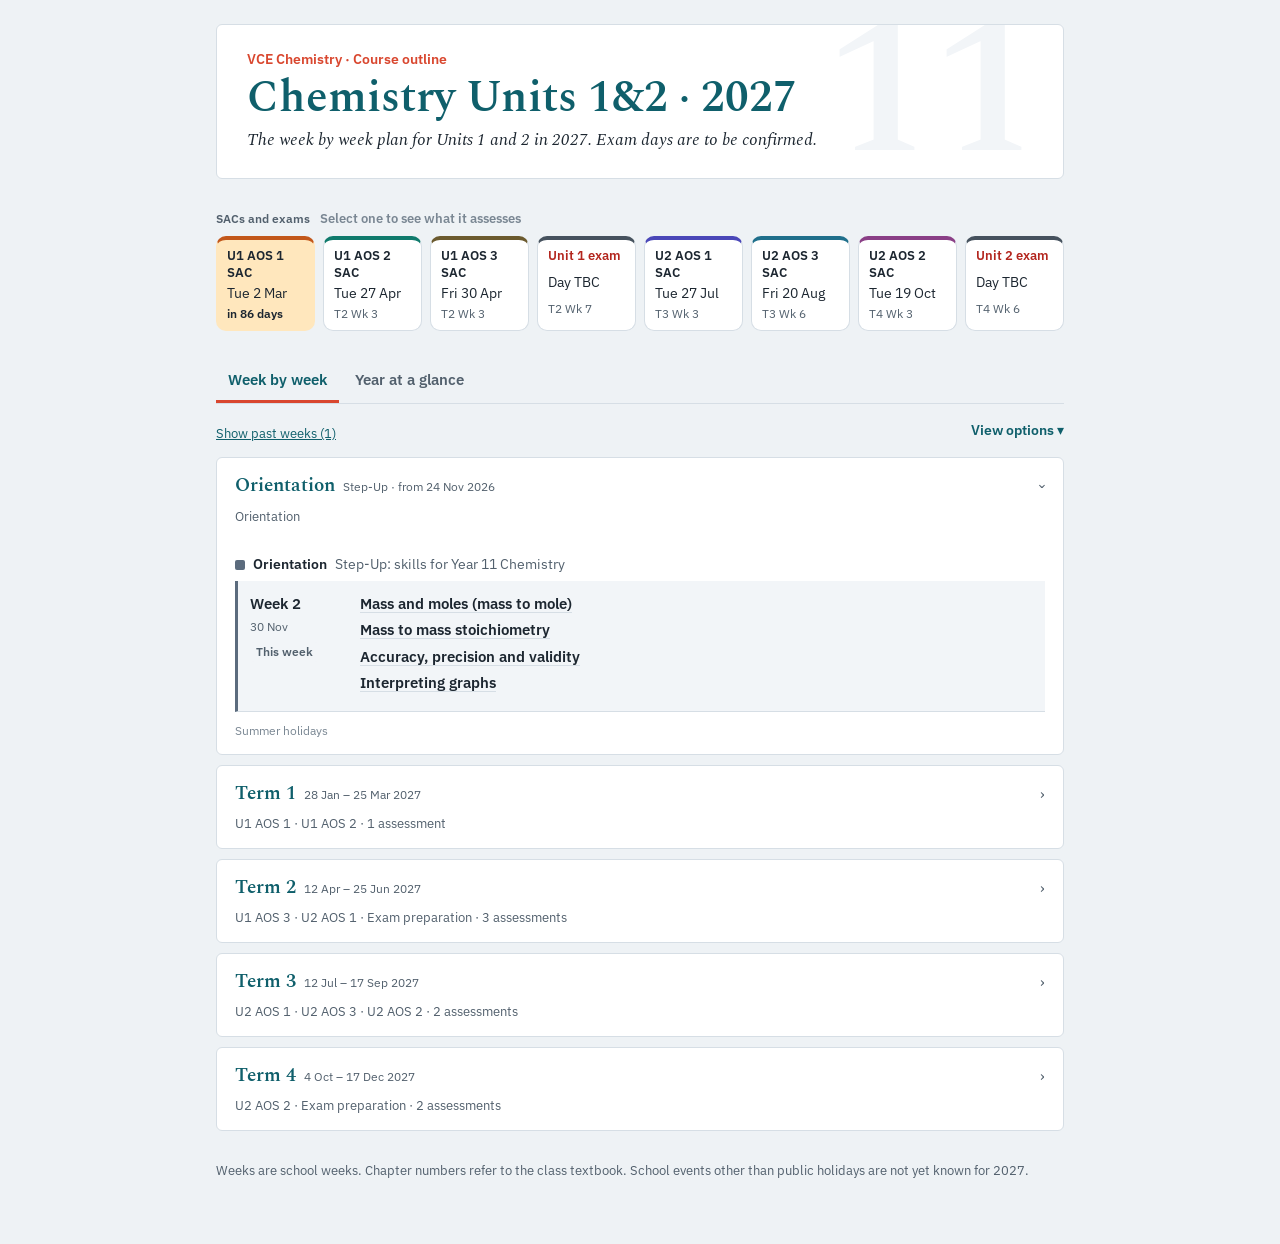
==== index.html @ 3f8f1bdf "Point resource links to the new Student and Teacher only folders" ====
<!doctype html><html><head><meta charset=utf8><meta name=viewport content="width=device-width,initial-scale=1,viewport-fit=cover"><style>:root{color-scheme:light;box-sizing:border-box;padding-top:env(safe-area-inset-top,0px);padding-bottom:env(safe-area-inset-bottom,0px)}html{scroll-padding-top:env(safe-area-inset-top,0px)}body{margin:0;padding:0;font:14px -apple-system,BlinkMacSystemFont,sans-serif;background:#fff;color:#000}img{max-width:100%}[hidden]:not([hidden=until-found i]){display:none!important}</style></head><body>
<title>Chemistry U1&amp;2 Course Outline 2027</title>
<meta name="robots" content="noindex">
<link rel="preconnect" href="https://fonts.googleapis.com">
<link rel="preconnect" href="https://fonts.gstatic.com" crossorigin>
<link rel="stylesheet" href="https://fonts.googleapis.com/css2?family=IBM+Plex+Sans:ital,wght@0,400;0,500;0,600;0,700;1,400&family=Spectral:ital,wght@0,400;0,600;1,400&display=swap">
<style>

:root{
  --bg:#f3f4f1; --surface:#ffffff; --ink:#1b2430; --muted:#5d6672; --faint:#9aa3ad; --line:#d9ddd6; --tint:#eceeea;
  --accent:#2c56c9; --accent-soft:#e3e9fa;
  --a31:#c2571a; --a31-bg:#fbe9dc; --a32:#0f7a6c; --a32-bg:#ddf1ec; --a41:#4a47b8; --a41-bg:#e8e7fa; --a42:#8a3f86; --a42-bg:#f4e4f2; --a43:#6b5a2e; --a43-bg:#f1ecda;
  --rev:#46525e; --rev-bg:#e7eaec;
  --sac:#9a5a00; --sac-bg:#ffe7bd; --exam:#b3261e; --exam-bg:#fbe1de;
  --on:#1f7a3d; --on-bg:#e1f2e6; --behind:#b4235a; --behind-bg:#fbe3ec; --ahead:#2c56c9; --ahead-bg:#e3e9fa;
  --display:"Bricolage Grotesque",ui-sans-serif,system-ui,sans-serif;
  --body:"IBM Plex Sans",ui-sans-serif,system-ui,sans-serif;
  --mono:"IBM Plex Mono",ui-monospace,SFMono-Regular,Menlo,monospace;
}
@media (prefers-color-scheme: dark){:root:not([data-theme="light"]){
  --bg:#12161c; --surface:#1a2028; --ink:#e7ebf0; --muted:#9aa4b0; --faint:#6b7580; --line:#2c3440; --tint:#222830; --accent:#86a5ff; --accent-soft:#25304a;
  --a31:#ff9d63; --a31-bg:#3a2416; --a32:#5fd1bf; --a32-bg:#15302c; --a41:#a7a4ff; --a41-bg:#24233f; --a42:#e29be0; --a42-bg:#3a2238; --a43:#d9c48a; --a43-bg:#2f2a1a;
  --rev:#b9c3cd; --rev-bg:#262d35; --sac:#ffc46b; --sac-bg:#3d2c10; --exam:#ff9a92; --exam-bg:#3f1d1b; --on:#7fd69a; --on-bg:#183323; --behind:#ff8fb6; --behind-bg:#3d1a28; --ahead:#86a5ff; --ahead-bg:#25304a; color-scheme:dark}}
:root[data-theme="dark"]{
  --bg:#12161c; --surface:#1a2028; --ink:#e7ebf0; --muted:#9aa4b0; --faint:#6b7580; --line:#2c3440; --tint:#222830; --accent:#86a5ff; --accent-soft:#25304a;
  --a31:#ff9d63; --a31-bg:#3a2416; --a32:#5fd1bf; --a32-bg:#15302c; --a41:#a7a4ff; --a41-bg:#24233f; --a42:#e29be0; --a42-bg:#3a2238; --a43:#d9c48a; --a43-bg:#2f2a1a;
  --rev:#b9c3cd; --rev-bg:#262d35; --sac:#ffc46b; --sac-bg:#3d2c10; --exam:#ff9a92; --exam-bg:#3f1d1b; --on:#7fd69a; --on-bg:#183323; --behind:#ff8fb6; --behind-bg:#3d1a28; --ahead:#86a5ff; --ahead-bg:#25304a; color-scheme:dark}
*{box-sizing:border-box}
body{background:var(--bg);color:var(--ink);font-family:var(--body);font-size:15px;line-height:1.5}
.wrap{max-width:880px;margin:0 auto;padding-left:max(16px,env(safe-area-inset-left,0px));padding-right:max(16px,env(safe-area-inset-right,0px));padding-block:24px 64px;display:grid;gap:30px}
.eyebrow{font-family:var(--mono);font-size:12px;letter-spacing:.08em;text-transform:uppercase;color:var(--muted)}
h1{font-family:var(--display);font-size:clamp(28px,5vw,38px);line-height:1.05;margin:4px 0 0;text-wrap:balance}
h2{font-family:var(--display);font-size:20px;margin:0}
a{color:var(--accent)}
:focus-visible{outline:2px solid var(--accent);outline-offset:2px}
section{display:grid;gap:12px}
.em{font-style:normal;flex:none;width:1.4em;text-align:center;line-height:1}

.next{background:var(--surface);border:1px solid var(--line);border-left:6px solid var(--sac);border-radius:12px;padding:18px 20px;display:grid;gap:4px}
.next.exam{border-left-color:var(--exam)}
.next .lab{font-family:var(--mono);font-size:12px;letter-spacing:.06em;text-transform:uppercase;color:var(--muted)}
.next .big{font-family:var(--display);font-size:clamp(22px,4vw,28px);line-height:1.15}
.next .sub{color:var(--muted)}
.counts{display:flex;flex-wrap:wrap;gap:6px 18px;font-size:14px;color:var(--muted)}
.counts span{display:inline-flex;gap:6px;align-items:center}
.counts b{color:var(--ink);font-variant-numeric:tabular-nums}

.dates{list-style:none;margin:0;padding:0;display:grid}
.dates li{display:grid;grid-template-columns:124px minmax(0,1fr) auto;gap:12px;align-items:baseline;padding:8px 0;border-bottom:1px solid var(--line)}
.dates li:last-child{border-bottom:0}
.dates .d{font-variant-numeric:tabular-nums;font-weight:600;color:var(--sac)}
.dates li.exam .d{color:var(--exam)}
.dates .w{font-family:var(--mono);font-size:12px;color:var(--muted)}
.dates li.past{color:var(--muted)} .dates li.past .d{font-weight:500;color:var(--muted)}
.dates li.upcoming{background:var(--sac-bg);margin:0 -10px;padding:8px 10px;border-radius:8px;border-bottom-color:transparent}
.dates li.upcoming.exam{background:var(--exam-bg)}
.dates .t{display:inline-flex;gap:8px;align-items:center}
.dates .aos{width:10px;height:10px;border-radius:3px;flex:none}

.stripwrap{overflow-x:auto;background:var(--surface);border:1px solid var(--line);border-radius:12px;padding:14px}
.strip{display:grid;gap:14px}
.term{display:grid;grid-template-columns:96px auto;gap:10px;align-items:center;padding-bottom:4px}
@media (max-width:640px){.term{grid-template-columns:1fr;gap:4px}}
.term .lab{font-family:var(--mono);font-size:11px;letter-spacing:.06em;text-transform:uppercase;color:var(--muted)}
.cells{display:flex;gap:3px}
.cell{appearance:none;border:0;width:28px;height:40px;border-radius:5px;position:relative;cursor:pointer;font-family:var(--mono);font-size:10px;color:var(--ink);display:flex;align-items:flex-end;justify-content:center;padding:0 0 3px;background:var(--rev-bg);box-shadow:inset 0 4px 0 var(--rev)}
.cell.a31{background:var(--a31-bg);box-shadow:inset 0 4px 0 var(--a31)} .cell.a32{background:var(--a32-bg);box-shadow:inset 0 4px 0 var(--a32)}
.cell.a41{background:var(--a41-bg);box-shadow:inset 0 4px 0 var(--a41)} .cell.a42{background:var(--a42-bg);box-shadow:inset 0 4px 0 var(--a42)}
.cell.a43{background:var(--a43-bg);box-shadow:inset 0 4px 0 var(--a43)}
.cell .mk{position:absolute;top:10px;left:50%;transform:translateX(-50%) rotate(45deg);width:10px;height:10px;background:var(--sac);border-radius:2px}
.cell .mk.exam{background:var(--exam)} .cell .mk.check{background:transparent;border:2px solid var(--muted)}
.cell .pr{position:absolute;bottom:-7px;left:50%;width:5px;height:5px;margin-left:-2.5px;border-radius:50%;background:var(--ink)}
.cell.now{outline:2px solid var(--ink);outline-offset:2px;font-weight:700}
.term .lab .nowl{display:block;font-size:10px;color:var(--ink);font-weight:600;letter-spacing:0;text-transform:none}
.cell.dim{opacity:.22}
.legend{display:flex;flex-wrap:wrap;gap:6px 14px;font-size:13px;color:var(--muted)}
.legend span{display:inline-flex;align-items:center;gap:6px}
.sw{width:12px;height:12px;border-radius:3px;display:inline-block}
.dia{width:10px;height:10px;transform:rotate(45deg);border-radius:2px;display:inline-block;margin:0 2px}

.filters{display:flex;flex-wrap:wrap;gap:6px;align-items:center}
.flab{font-family:var(--mono);font-size:12px;letter-spacing:.06em;text-transform:uppercase;color:var(--muted);margin-right:4px}
.fchip{appearance:none;font:inherit;font-size:13.5px;display:inline-flex;gap:6px;align-items:center;padding:5px 10px 5px 8px;border-radius:999px;border:1px solid var(--line);background:var(--surface);color:var(--faint);cursor:pointer}
.fchip[aria-pressed="true"]{color:var(--ink);border-color:var(--ink);background:var(--tint)}
.fchip.sac[aria-pressed="true"]{color:var(--sac);border-color:var(--sac);background:var(--sac-bg)}
.fchip.exam[aria-pressed="true"]{color:var(--exam);border-color:var(--exam);background:var(--exam-bg)}
.fchip[aria-pressed="false"] .em{filter:grayscale(1);opacity:.55}
.freset{appearance:none;font:inherit;font-size:13px;background:none;border:0;color:var(--accent);text-decoration:underline;cursor:pointer;padding:5px 4px}
.fnote{margin:0;font-size:13.5px;color:var(--muted)}

.toolbar{display:flex;justify-content:space-between;align-items:baseline;gap:10px;flex-wrap:wrap}
.btn{appearance:none;font:inherit;font-size:13px;font-weight:600;border:1px solid var(--line);background:var(--surface);color:var(--ink);border-radius:8px;padding:6px 10px;cursor:pointer}
details.term-d{background:var(--surface);border:1px solid var(--line);border-radius:12px}
details.term-d>summary{list-style:none;cursor:pointer;padding:14px 18px;display:grid;grid-template-columns:minmax(0,1fr) auto;gap:6px 12px;align-items:baseline}
details.term-d>summary::-webkit-details-marker{display:none}
summary .tn{font-family:var(--display);font-size:19px;font-weight:600}
summary .tn small{font-family:var(--mono);font-size:12px;font-weight:400;color:var(--muted);margin-left:8px}
summary .ts{grid-column:1/-1;font-size:13.5px;color:var(--muted);display:flex;flex-wrap:wrap;gap:4px 10px;align-items:center}
summary .chev{font-family:var(--mono);color:var(--muted);transition:transform .2s}
details[open] summary .chev{transform:rotate(90deg)}
.nowtag{font-family:var(--mono);font-size:11px;color:var(--ink);background:var(--tint);border-radius:4px;padding:1px 6px;margin-left:8px;font-weight:600}
.pill{display:inline-block;font-size:12px;padding:1px 8px;border-radius:999px;background:var(--rev-bg);color:var(--rev);font-weight:500}
.pill.a31{background:var(--a31-bg);color:var(--a31)} .pill.a32{background:var(--a32-bg);color:var(--a32)} .pill.a41{background:var(--a41-bg);color:var(--a41)} .pill.a42{background:var(--a42-bg);color:var(--a42)} .pill.a43{background:var(--a43-bg);color:var(--a43)}
.tbody{padding:0 18px 12px;display:grid}
.aoshead{font-size:13.5px;padding:7px 12px;margin:12px 0 4px;border-radius:8px;background:var(--rev-bg);color:var(--rev)}
.aoshead b{font-weight:600;margin-right:4px}
.aoshead.a31{background:var(--a31-bg);color:var(--a31)} .aoshead.a32{background:var(--a32-bg);color:var(--a32)} .aoshead.a41{background:var(--a41-bg);color:var(--a41)} .aoshead.a42{background:var(--a42-bg);color:var(--a42)} .aoshead.a43{background:var(--a43-bg);color:var(--a43)}
.wk{display:grid;grid-template-columns:96px minmax(0,1fr);gap:14px;padding:12px 0 12px 12px;border-bottom:1px solid var(--line);border-left:4px solid var(--rev);scroll-margin-top:16px}
.wk.a31{border-left-color:var(--a31)} .wk.a32{border-left-color:var(--a32)} .wk.a41{border-left-color:var(--a41)} .wk.a42{border-left-color:var(--a42)} .wk.a43{border-left-color:var(--a43)}
.wk:last-child{border-bottom:0}
.wk.now{background:var(--tint)}
.wk.flash{outline:2px solid var(--accent);outline-offset:-2px}
.wk .when b{display:block;font-weight:600}
.wk .when span{font-family:var(--mono);font-size:12px;color:var(--muted)}
.wk .when .nowtag{display:inline-block;margin:4px 0 0}
.items{list-style:none;margin:0;padding:0;display:grid;gap:4px}
.items li{display:flex;gap:8px;align-items:flex-start}
.items .code{font-family:var(--mono);font-size:12.5px;color:var(--muted);min-width:44px}
.items li.p .lbl,.items li.d .lbl{font-weight:600}
.items li.sac,.items li.exam,.items li.ox{font-weight:600}
.items li.sac{color:var(--sac)} .items li.exam{color:var(--exam)}
.items li .o{display:block;font-weight:400;font-size:13px;color:var(--muted)}
.items li.r,.items li.h{color:var(--muted)}
.empty{color:var(--faint);font-style:italic}
.ev{font-size:13px;color:var(--faint);margin-top:4px}
.hol{font-family:var(--mono);font-size:12px;color:var(--faint);padding:10px 0 2px}

.dates li{display:block;padding:0;border-bottom:1px solid var(--line)}
.dates details>summary{list-style:none;cursor:pointer;display:grid;grid-template-columns:124px minmax(0,1fr) auto 16px;gap:12px;align-items:baseline;padding:8px 0}
.dates details>summary::-webkit-details-marker{display:none}
.dates .chev{font-family:var(--mono);color:var(--muted);transition:transform .2s}
.dates details[open] .chev{transform:rotate(90deg)}
.dates li.upcoming>details>summary{background:var(--sac-bg);margin:0 -10px;padding:8px 10px;border-radius:8px}
.dates li.upcoming.exam>details>summary{background:var(--exam-bg)}
.dates li.upcoming{background:none;margin:0;padding:0;border-radius:0}
.cov{padding:4px 0 14px 136px;display:grid;gap:8px;font-size:14px}
.cov .lead{font-weight:600}
.cov .stmt{color:var(--muted);margin:0;max-width:65ch}
.cov h4{margin:4px 0 0;font-size:12px;font-family:var(--mono);letter-spacing:.06em;text-transform:uppercase;color:var(--muted);font-weight:500}
.cov ul{margin:0;padding-left:18px;display:grid;gap:5px;max-width:72ch}
.cov ul ul{margin-top:4px;list-style:circle}
.cov li{border:0;padding:0;display:list-item;line-height:1.45}
.cov .q{margin:0;font-style:italic}
.cov .src{margin:4px 0 0;font-size:12.5px;color:var(--faint)}
.cov sub,.cov sup{line-height:0}
.items li .cv{display:block;font-weight:400;font-size:13px;color:var(--muted)}
@media (max-width:640px){.dates details>summary{grid-template-columns:96px minmax(0,1fr) 16px}.dates .w{display:none}.cov{padding-left:0}}
details.gaps{font-size:14px;color:var(--muted);border-top:1px solid var(--line);padding-top:14px}
details.gaps summary{cursor:pointer;font-weight:600}
details.gaps ul{margin:8px 0 0;padding-left:18px;display:grid;gap:4px}
footer{font-size:13px;color:var(--muted);display:grid;gap:4px}
@media (max-width:640px){
  .wk{grid-template-columns:1fr;gap:6px}
  .wk .when{display:flex;gap:10px;align-items:baseline;flex-wrap:wrap}
  .dates li{grid-template-columns:100px minmax(0,1fr)}
  .dates .w{grid-column:2}
}
@media (prefers-reduced-motion:reduce){summary .chev{transition:none}}
</style>
<style>
:root{--ori:#5b6b7d;--ori-bg:#e6ebf0;--b23:#1f6f8b;--b23-bg:#dcedf3}
@media (prefers-color-scheme: dark){:root:not([data-theme="light"]){--ori:#a9b8c8;--ori-bg:#232b34;--b23:#6fc3df;--b23-bg:#142c35}}
:root[data-theme="dark"]{--ori:#a9b8c8;--ori-bg:#232b34;--b23:#6fc3df;--b23-bg:#142c35}
.pill.ori{background:var(--ori-bg);color:var(--ori)} .aoshead.ori{background:var(--ori-bg);color:var(--ori)} .wk.ori{border-left-color:var(--ori)}
.pill.b23{background:var(--b23-bg);color:var(--b23)} .aoshead.b23{background:var(--b23-bg);color:var(--b23)} .wk.b23{border-left-color:var(--b23)}
.pill.rev{background:var(--rev-bg);color:var(--rev)} .aoshead.rev{background:var(--rev-bg);color:var(--rev)} .wk.rev{border-left-color:var(--rev)}
.lede{margin:6px 0 0;color:var(--muted);font-size:14px;max-width:68ch}

.now2{display:grid;grid-template-columns:repeat(auto-fit,minmax(240px,1fr));gap:12px}
.nw{background:var(--surface);border:1px solid var(--line);border-radius:12px;padding:14px 16px;display:flex;flex-direction:column;gap:6px;min-width:0}
.nw .lab{font-family:var(--mono);font-size:11px;letter-spacing:.08em;text-transform:uppercase;color:var(--muted)}
.nw .ttl{font-weight:600}
.nw ul{margin:0;padding-left:18px;display:grid;gap:3px;font-size:14px}
.nw.sacbox{background:var(--sac-bg);border-color:transparent}
.nw.sacbox.exam{background:var(--exam-bg)}
.nw .big{font-family:var(--display);font-size:22px;font-weight:700;line-height:1.15}
.nw .sub{font-size:14px;color:var(--muted)}

.pacebox{background:var(--surface);border:1px solid var(--line);border-radius:12px;overflow:hidden}
.phead,.prow{display:grid;grid-template-columns:minmax(0,1.5fr) minmax(0,1fr) minmax(0,1fr);gap:4px 16px;align-items:baseline}
.phead{padding:10px 16px;font-family:var(--mono);font-size:11px;letter-spacing:.06em;text-transform:uppercase;color:var(--muted)}
.pacelist{list-style:none;margin:0;padding:0}
.pacelist>li{border-top:1px solid var(--line)}
.prow{padding:12px 16px}
.pacelist>li.now .prow{background:var(--accent-soft)}
.pname{display:flex;flex-direction:column;gap:2px;min-width:0}
.tog{all:unset;cursor:pointer;font-weight:600;display:inline-flex;align-items:center;gap:8px}
.tog:focus-visible{outline:2px solid var(--accent);outline-offset:2px;border-radius:4px}
.tog .sw{width:10px;height:10px;border-radius:2px;flex:none}
.tog .chev{color:var(--muted);transition:transform .15s}
.tog[aria-expanded="true"] .chev{transform:rotate(90deg)}
.pch,.pnote{font-size:13px;color:var(--muted);padding-left:18px}
.pwhen{font-variant-numeric:tabular-nums;min-width:0}
.pwhen a{color:inherit;text-decoration:underline;text-decoration-color:var(--line);text-underline-offset:3px}
.pwhen a:hover{text-decoration-color:currentColor}
.pwhen .wks{color:var(--muted)}
.pwhen .pnote{display:block;padding-left:0}
.psac{font-variant-numeric:tabular-nums;min-width:0}
.psac .none{color:var(--faint)}
.pacelist>li.soon .psac b{color:var(--sac)}
.pacelist .nowtag{margin-left:8px}
.pacelist .cov{margin:0 16px 14px;border-radius:10px}
@media (max-width:640px){.phead{display:none}.prow{grid-template-columns:1fr;gap:4px}.pwhen,.psac{padding-left:18px;font-size:14px}}

.seg{display:inline-flex;border:1px solid var(--line);border-radius:8px;overflow:hidden;background:var(--surface)}
.seg button{all:unset;cursor:pointer;padding:6px 12px;font-size:13px;font-weight:600;color:var(--muted)}
.seg button+button{border-left:1px solid var(--line)}
.seg button[aria-pressed="true"]{background:var(--accent-soft);color:var(--ink)}
.seg button:focus-visible{outline:2px solid var(--accent);outline-offset:-2px}
.calbox{overflow-x:auto;background:var(--surface);border:1px solid var(--line);border-radius:12px;padding:12px 0}
.cal{display:grid;grid-template-columns:170px repeat(var(--cols),minmax(16px,1fr));min-width:calc(170px + var(--cols)*16px);row-gap:6px;position:relative;padding-right:12px}
.cal .lab{position:sticky;left:0;z-index:2;background:var(--surface);padding:0 10px 0 14px;font-size:13px;font-weight:600;display:flex;align-items:center;gap:8px;min-height:30px;line-height:1.2}
.cal .lab .sw{width:10px;height:10px;border-radius:2px;flex:none}
.cal .th{font-family:var(--mono);font-size:11px;letter-spacing:.06em;text-transform:uppercase;color:var(--muted);border-left:2px solid var(--line);padding:0 6px;white-space:nowrap;overflow:hidden}
.cal .wn{font-family:var(--mono);font-size:9.5px;color:var(--faint);text-align:center;border-left:1px solid var(--line)}
.cal .wn.ts{border-left:2px solid var(--line)}
.cal .wn.now{color:var(--accent);font-weight:600}
.cal .gl{border-left:1px solid var(--tint);min-height:30px}
.cal .gl.ts{border-left:2px solid var(--line)}
.cal .gl.now{background:var(--accent-soft)}
.cal .bar{align-self:center;height:22px;border-radius:5px;margin:0 1px;cursor:pointer;position:relative;z-index:1;border:0;padding:0}
.cal .bar:focus-visible{outline:2px solid var(--accent);outline-offset:2px}
.cal .mk{align-self:center;justify-self:center;width:13px;height:13px;transform:rotate(45deg);border-radius:2px;background:var(--sac);z-index:3;box-shadow:0 0 0 2px var(--surface)}
.cal .mk.exam{background:var(--exam)}
.cal .mk.ox{background:var(--surface);border:2px solid var(--muted);width:11px;height:11px}
.calkey{display:flex;flex-wrap:wrap;gap:6px 16px;font-size:13px;color:var(--muted);margin-top:8px}
.calkey i{display:inline-block;width:11px;height:11px;transform:rotate(45deg);border-radius:2px;margin-right:6px;vertical-align:-1px}

.ico{width:16px;height:16px;fill:none;stroke:currentColor;stroke-width:1.8;stroke-linecap:round;stroke-linejoin:round;vertical-align:-3px}
.sr{position:absolute;width:1px;height:1px;overflow:hidden;clip:rect(0 0 0 0);white-space:nowrap}
.cue{color:var(--accent);margin-right:6px;display:inline-flex}
.nw .cue{margin-right:4px}
.nw .sacl{color:var(--sac)}
.aosb{display:flex;align-items:baseline;gap:8px;padding:14px 0 6px;font-size:13.5px;color:var(--muted)}
.aosb .sw{width:10px;height:10px;border-radius:2px;flex:none;align-self:center}
.aosb b{color:var(--ink);font-weight:600;white-space:nowrap}
.tbody .wk{border-left:3px solid var(--c)}
.items li{grid-template-columns:62px minmax(0,1fr)!important}
.items li>.em{display:none}
.items .code{font-family:var(--mono);font-size:12px;color:var(--muted)}
.items li.p .lbl,.items li.d .lbl{font-weight:500;color:var(--ink)}
.items li.h .lbl,.items li.r .lbl{color:var(--muted)}
.items li.as{background:var(--sac-bg);border-radius:6px;padding:3px 6px;margin:0 -6px}
.items li.as.exam{background:var(--exam-bg)}
.items li.as .code,.items li.as .lbl{color:var(--sac);font-weight:600}
.items li.as.exam .code,.items li.as.exam .lbl{color:var(--exam)}
.items .lbl a{color:inherit;text-decoration:underline;text-decoration-color:var(--line);text-underline-offset:3px}
.items .lbl a:hover{text-decoration-color:currentColor}
.hwlab{margin:6px 0 2px;font-family:var(--mono);font-size:11px;text-transform:uppercase;letter-spacing:.04em;color:var(--muted)}
summary .ts{color:var(--muted);font-size:13px}

.items li.rline .lbl{color:var(--muted)}
.hwl{display:inline-block;font-family:var(--mono);font-size:10.5px;letter-spacing:.04em;text-transform:uppercase;color:var(--muted);border:1px solid var(--line);border-radius:4px;padding:0 5px;margin-left:6px;vertical-align:1px;white-space:nowrap}
.items details summary{cursor:pointer;list-style:none}
.items details summary::-webkit-details-marker{display:none}
.items details summary .more{font-size:12.5px;color:var(--accent);margin-left:6px;white-space:nowrap}
.items details ul{margin:6px 0 2px;padding-left:18px;font-size:13.5px;color:var(--ink);display:grid;gap:4px}
.items details ul sub,.items details ul sup{font-size:.75em}
.tag{display:inline-flex;align-items:center;gap:4px;font-size:12px;font-weight:600;line-height:1;padding:3px 7px 3px 5px;border-radius:999px;margin-right:6px;vertical-align:1px;white-space:nowrap}
.tag .ico{width:14px;height:14px;vertical-align:0}
.tag.d{background:#fff1b8;color:#7a5600}
.tag.p{background:#d8f2dc;color:#1d6b33}
@media (prefers-color-scheme: dark){:root:not([data-theme="light"]) .tag.d{background:#3d3210;color:#ffd866}:root:not([data-theme="light"]) .tag.p{background:#173322;color:#86dca0}}
:root[data-theme="dark"] .tag.d{background:#3d3210;color:#ffd866}
:root[data-theme="dark"] .tag.p{background:#173322;color:#86dca0}
.terms-wrap.hidepast .wk.past,.terms-wrap.hidepast .aosb.past,.terms-wrap.hidepast details.term-d.past{display:none}
.pastbtn{appearance:none;font:inherit;font-size:13px;background:none;border:0;color:var(--accent);text-decoration:underline;cursor:pointer;padding:4px 0;justify-self:start}

.sr{position:absolute;width:1px;height:1px;overflow:hidden;clip:rect(0 0 0 0);white-space:nowrap}
.sacstrip{display:grid;grid-template-columns:repeat(auto-fit,minmax(94px,1fr));gap:8px}
.sc{appearance:none;font:inherit;text-align:left;cursor:pointer;background:var(--surface);border:1px solid var(--line);border-top:4px solid var(--c);border-radius:10px;padding:8px 10px;display:grid;gap:2px;color:var(--ink)}
.sc:hover{border-color:var(--muted);border-top-color:var(--c)}
.sc .sct{font-weight:600;font-size:13px;line-height:1.25}
.sc .scd{font-variant-numeric:tabular-nums;font-size:13.5px}
.sc .scw{font-family:var(--mono);font-size:11.5px;color:var(--muted)}
.sc.exam .sct{color:var(--exam)}
.sc.nx{background:var(--sac-bg);border-color:transparent;border-top-color:var(--c)}
.sc.nx .scw{color:var(--ink);font-weight:600}
.sc.past{opacity:.5}
.sc[aria-expanded="true"]{outline:2px solid var(--ink);outline-offset:1px}
.sackk{background:var(--surface);border:1px solid var(--line);border-radius:12px;padding:12px 16px}
.sackk .kkhead{display:flex;flex-wrap:wrap;gap:4px 8px;align-items:baseline;font-size:14px;color:var(--muted);padding-bottom:6px}
.sackk .kkhead b{color:var(--ink);font-size:15px}
.sackk .kkx{margin-left:auto;appearance:none;border:0;background:none;font-size:22px;line-height:1;color:var(--muted);cursor:pointer;padding:0 4px}
.sackk .cov{padding:0;margin:0;background:none}
.vtabs{display:flex;gap:4px;border-bottom:1px solid var(--line);margin-bottom:-14px}
.vtabs button{appearance:none;font:inherit;font-weight:600;font-size:15px;background:none;border:0;border-bottom:3px solid transparent;padding:8px 12px;color:var(--muted);cursor:pointer}
.vtabs button[aria-selected="true"]{color:var(--ink);border-bottom-color:var(--accent)}
.wkbar{display:flex;justify-content:space-between;align-items:flex-start;gap:10px;flex-wrap:wrap}
details.opts{margin-left:auto;font-size:14px}
.wkbar .optbody{position:absolute;right:0;z-index:5;min-width:280px;box-shadow:0 8px 24px rgb(0 0 0/.12)}
.wkbar details.opts{position:relative}
details.opts>summary{cursor:pointer;color:var(--accent);font-weight:600;list-style:none;text-align:right}
details.opts>summary::-webkit-details-marker{display:none}
details.opts>summary::after{content:" ▾"}
details.opts[open]>summary::after{content:" ▴"}
.optbody{margin-top:8px;background:var(--surface);border:1px solid var(--line);border-radius:10px;padding:12px;display:grid;gap:10px}
.optrow{display:flex;flex-wrap:wrap;gap:10px;align-items:center}
#panel-wk{display:grid;gap:10px}
#panel-wk[hidden]{display:none}
.items .cc{font-family:var(--mono);font-size:11.5px;color:var(--faint);margin-left:8px;white-space:nowrap}
.astag{display:inline-block;font-family:var(--mono);font-size:11px;font-weight:600;letter-spacing:.04em;text-transform:uppercase;margin-right:8px;padding:1px 6px;border-radius:4px;background:var(--surface)}
.hwline{display:flex;gap:8px;align-items:baseline;margin-top:6px;font-size:13.5px;color:var(--muted)}
.hwlab2{font-family:var(--mono);font-size:11px;letter-spacing:.05em;text-transform:uppercase;flex:none}
.hwitems{gap:2px}
.hwitems li{color:var(--muted)}
.items li{gap:0}
#sachead.stlab{font-family:var(--mono);font-size:12px;font-weight:500;letter-spacing:.08em;text-transform:uppercase;color:var(--muted);margin:0 0 -4px;display:flex;flex-wrap:wrap;gap:4px 10px;align-items:baseline}
#sachead.stlab span{font-family:var(--body);font-size:13px;letter-spacing:0;text-transform:none;color:var(--faint)}
@media (max-width:640px){.sacstrip{grid-template-columns:repeat(2,minmax(0,1fr))}.hwline{flex-direction:column;gap:2px}details.opts{justify-self:stretch}details.opts>summary{text-align:left}}
</style>
<style>
:root{--bg:#eef2f5;--surface:#ffffff;--ink:#1c2630;--muted:#52606d;--faint:#7a8793;--line:#d6dee5;--tint:#f2f5f8;--accent:#0f5f6b;--accent-soft:#dfeef0;--tomato:#d9472f;--display:"Spectral",Georgia,serif;--body:"IBM Plex Sans",ui-sans-serif,system-ui,sans-serif;--mono:"IBM Plex Sans",ui-sans-serif,system-ui,sans-serif}
@media (prefers-color-scheme: dark){:root:not([data-theme="light"]){--bg:#151d26;--surface:#1e2934;--ink:#eef3f6;--muted:#aab7c3;--faint:#8593a0;--line:#33424f;--tint:#25333f;--accent:#5cc8cc;--accent-soft:#1f3c43;--tomato:#ff7d61;color-scheme:dark}}
:root[data-theme="dark"]{--bg:#151d26;--surface:#1e2934;--ink:#eef3f6;--muted:#aab7c3;--faint:#8593a0;--line:#33424f;--tint:#25333f;--accent:#5cc8cc;--accent-soft:#1f3c43;--tomato:#ff7d61;color-scheme:dark}
.eyebrow,
.next .lab,
.term .lab,
.flab,
.cov h4,
.nw .lab,
.phead,
.cal .th,
.hwlab,
.hwl,
.astag,
.hwlab2,
#sachead.stlab{text-transform:none!important;letter-spacing:0!important;font-weight:600}
.next,
.stripwrap,
details.term-d,
.nw,
.pacebox,
.calbox,
.sackk{border-radius:6px}
h1,h2,summary .tn,.next .big,.nw .big{font-family:var(--display);font-weight:600;color:var(--accent)}
h1{font-size:clamp(32px,5vw,44px);line-height:1.1}
header{background:var(--surface);border:1px solid var(--line);border-radius:6px;padding:24px clamp(18px,3vw,30px);position:relative;overflow:hidden}
header::after{content:"11";position:absolute;right:24px;top:-34px;font-family:var(--display);font-weight:600;font-size:200px;line-height:1;color:var(--tint);pointer-events:none}
header>*{position:relative;z-index:1}
header .eyebrow{color:var(--tomato);font-size:14px}
header .lede{font-family:var(--display);font-style:italic;font-size:17px;color:var(--ink)}
@media (max-width:640px){header::after{font-size:130px;top:-16px}}
.vtabs button[aria-selected="true"]{color:var(--accent);border-bottom-color:var(--tomato)}
.items a{color:var(--accent);font-weight:600}
</style>

<div class="wrap">
  <header>
    <div class="eyebrow">VCE Chemistry · Course outline</div>
    <h1>Chemistry Units 1&amp;2 · 2027</h1>
    <p class="lede">The week by week plan for Units 1 and 2 in 2027. Exam days are to be confirmed.</p>
  </header>

  <section aria-labelledby="sachead">
    <h2 id="sachead" class="stlab">SACs and exams <span>Select one to see what it assesses</span></h2>
    <div class="sacstrip" id="sacstrip"></div>
    <div class="sackk" id="sackk" hidden></div>
  </section>

  <div class="vtabs" role="tablist" aria-label="View">
    <button type="button" role="tab" id="vt-wk" data-tab="wk" aria-selected="true">Week by week</button>
    <button type="button" role="tab" id="vt-yr" data-tab="yr" aria-selected="false">Year at a glance</button>
  </div>

  <section id="panel-yr" hidden>
    <div class="toolbar"><h2>Pacing and SACs</h2><div class="seg" role="group" aria-label="View"><button type="button" data-view="list" aria-pressed="true">List</button><button type="button" data-view="cal" aria-pressed="false">Calendar</button></div></div>
    <p class="lede" id="paceLede">Select an area of study to see its key knowledge.</p>
    <div class="calbox" id="calbox" hidden><div class="cal" id="cal"></div></div>
    <div class="calkey" id="calkey" hidden><span><i style="background:var(--sac)"></i>SAC</span><span><i style="background:var(--exam)"></i>Exam (day TBC)</span><span>Select a bar to open its first week</span></div>
    <div class="pacebox" id="pacebox"><div class="phead" aria-hidden="true"><span>Area of study</span><span>When</span><span>Assessed</span></div><ul class="pacelist" id="pace"></ul></div>
  </section>

  <section id="panel-wk">
    <div class="wkbar"><button class="pastbtn" id="pastBtn" type="button" hidden></button><details class="opts"><summary>View options</summary><div class="optbody">
    <div class="optrow"><button class="btn" id="toggleAll" type="button">Open all terms</button></div>
    <div class="filters" role="group" aria-label="Show only">
      <span class="flab">Show only</span>
      <button class="fchip" data-f="p" aria-pressed="false" type="button">Practicals and demos</button>
      <button class="fchip sac" data-f="sac" aria-pressed="false" type="button">SACs and exams</button>
      <button class="freset" id="freset" type="button" hidden>Show everything</button>
    </div></div></details></div>
    <p class="fnote" id="fnote" hidden></p>
    <div id="terms" style="display:grid;gap:10px"></div>
  </section>

  <footer>
    <span>Weeks are school weeks. Chapter numbers refer to the class textbook. School events other than public holidays are not yet known for 2027.</span>
  </footer>
</div>

<script>
(function(){
const TERMS=[{"name": "Orientation", "start": "2026-11-23", "range": "Step-Up · from 24 Nov 2026", "after": "Summer holidays", "weeks": [{"n": 1, "aos": "ori", "items": [{"c": "Ori", "t": "Orientation slides: Unit 1&2 Chemistry 2027", "k": "t", "u": "https://gamma.app/docs/Unit-12-Chemistry-2027-88hq5jxv5bsr544"}, {"c": "Ori", "t": "Welcome to Year 11 Chemistry", "k": "t", "u": "https://swsc-yr11chemistry.github.io/stepup/welcome/"}, {"c": "Ori", "t": "Unit conversions", "k": "t", "u": "https://swsc-yr11chemistry.github.io/stepup/lesson-1/"}, {"c": "Ori", "t": "Significant figures and rounding", "k": "t", "u": "https://swsc-yr11chemistry.github.io/stepup/lesson-2/"}, {"c": "Ori", "t": "Rearranging equations", "k": "t", "u": "https://swsc-yr11chemistry.github.io/stepup/lesson-3/"}, {"c": "Ori", "t": "Balancing equations", "k": "t", "u": "https://swsc-yr11chemistry.github.io/stepup/lesson-4/"}], "ev": ["No classes (Mon 23 Nov)", "Step-Up starts (Tue 24 Nov)"], "as": []}, {"n": 2, "aos": "ori", "items": [{"c": "Ori", "t": "Mass and moles (mass to mole)", "k": "t", "u": "https://swsc-yr11chemistry.github.io/stepup/lesson-5/"}, {"c": "Ori", "t": "Mass to mass stoichiometry", "k": "t", "u": "https://swsc-yr11chemistry.github.io/stepup/lesson-6/"}, {"c": "Ori", "t": "Accuracy, precision and validity", "k": "t", "u": "https://swsc-yr11chemistry.github.io/stepup/lesson-7/"}, {"c": "Ori", "t": "Interpreting graphs", "k": "t", "u": "https://swsc-yr11chemistry.github.io/stepup/lesson-8/"}], "ev": [], "as": []}]}, {"name": "Term 1", "start": "2027-01-25", "range": "28 Jan – 25 Mar 2027", "after": "Term 1 holidays", "weeks": [{"n": 1, "aos": "a31", "items": [{"c": "", "t": "Lesson to be planned", "k": "t"}, {"c": "Prac", "t": "Paper chromatography with R<sub>f</sub> values", "k": "p"}], "ev": ["Australia Day (Tue 26 Jan)", "Students start (Thu 28 Jan)"], "as": []}, {"n": 2, "aos": "a31", "items": [{"c": "2B", "t": "Electronegativity and polar bonds", "k": "t", "u": "https://eduvic.sharepoint.com/:f:/r/sites/ScienceFaculty567/Shared%20Documents/Chemistry%20Units%201%2C2/Student/1%20U1%20AOS1%20Materials/2B%20Polarity%20and%20intermolecular%20bonding"}, {"c": "2A", "t": "Lewis structures", "k": "t", "u": "https://eduvic.sharepoint.com/:f:/r/sites/ScienceFaculty567/Shared%20Documents/Chemistry%20Units%201%2C2/Student/1%20U1%20AOS1%20Materials/2A%20Covalent%20substances%20and%20shapes"}, {"c": "2A", "t": "Shapes of molecules (VSEPR)", "k": "t", "u": "https://eduvic.sharepoint.com/:f:/r/sites/ScienceFaculty567/Shared%20Documents/Chemistry%20Units%201%2C2/Student/1%20U1%20AOS1%20Materials/2A%20Covalent%20substances%20and%20shapes"}], "ev": [], "as": []}, {"n": 3, "aos": "a31", "items": [{"c": "2B", "t": "Polar and non-polar molecules", "k": "t", "u": "https://eduvic.sharepoint.com/:f:/r/sites/ScienceFaculty567/Shared%20Documents/Chemistry%20Units%201%2C2/Student/1%20U1%20AOS1%20Materials/2B%20Polarity%20and%20intermolecular%20bonding"}, {"c": "2B", "t": "Intermolecular forces", "k": "t", "u": "https://eduvic.sharepoint.com/:f:/r/sites/ScienceFaculty567/Shared%20Documents/Chemistry%20Units%201%2C2/Student/1%20U1%20AOS1%20Materials/2B%20Polarity%20and%20intermolecular%20bonding"}, {"c": "5A", "t": "Solubility and R<sub>f</sub> values explained", "k": "t", "u": "https://eduvic.sharepoint.com/:f:/r/sites/ScienceFaculty567/Shared%20Documents/Chemistry%20Units%201%2C2/Student/1%20U1%20AOS1%20Materials/5A%20Investigating%20solubility"}, {"c": "Prac", "t": "Chromatography with a different solvent", "k": "p"}], "ev": [], "as": []}, {"n": 4, "aos": "a31", "items": [{"c": "2B", "t": "Melting and boiling points of molecular substances", "k": "t", "u": "https://eduvic.sharepoint.com/:f:/r/sites/ScienceFaculty567/Shared%20Documents/Chemistry%20Units%201%2C2/Student/1%20U1%20AOS1%20Materials/2B%20Polarity%20and%20intermolecular%20bonding"}, {"c": "2C", "t": "Diamond and graphite", "k": "t", "u": "https://eduvic.sharepoint.com/:f:/r/sites/ScienceFaculty567/Shared%20Documents/Chemistry%20Units%201%2C2/Student/1%20U1%20AOS1%20Materials/2C%20Molecular%20substances%20%28HW%29"}, {"c": "4A", "t": "Ionic bonding", "k": "t", "u": "https://eduvic.sharepoint.com/:f:/r/sites/ScienceFaculty567/Shared%20Documents/Chemistry%20Units%201%2C2/Student/1%20U1%20AOS1%20Materials/4A%20Ionic%20bonding"}, {"c": "4B", "t": "Ionic compounds, formulas and polyatomic ions", "k": "t", "u": "https://eduvic.sharepoint.com/:f:/r/sites/ScienceFaculty567/Shared%20Documents/Chemistry%20Units%201%2C2/Student/1%20U1%20AOS1%20Materials/4B%20Ionic%20compounds%20and%20equations"}], "ev": [], "as": []}, {"n": 5, "aos": "a31", "items": [{"c": "4C", "t": "Precipitation and ionic equations", "k": "t", "u": "https://eduvic.sharepoint.com/:f:/r/sites/ScienceFaculty567/Shared%20Documents/Chemistry%20Units%201%2C2/Student/1%20U1%20AOS1%20Materials/4C%20Precipitation%20and%20ionic%20equations"}, {"c": "", "t": "Lesson to be planned", "k": "t"}, {"c": "Rev", "t": "U1 AOS 1 revision", "k": "r", "u": "https://eduvic.sharepoint.com/:f:/r/sites/ScienceFaculty567/Shared%20Documents/Chemistry%20Units%201%2C2/Student/1%20U1%20AOS1%20Materials/Revision"}], "ev": [], "as": []}, {"n": 6, "aos": "a32", "items": [{"c": "6A", "t": "Relative mass", "k": "t", "u": "https://eduvic.sharepoint.com/:f:/r/sites/ScienceFaculty567/Shared%20Documents/Chemistry%20Units%201%2C2/Student/2%20U1%20AOS2%20Quantifying/6A%20Relative%20mass"}, {"c": "6B", "t": "Avogadro's constant and the mole", "k": "t", "u": "https://eduvic.sharepoint.com/:f:/r/sites/ScienceFaculty567/Shared%20Documents/Chemistry%20Units%201%2C2/Student/2%20U1%20AOS2%20Quantifying/6B%20Avogadro%27s%20constant%20and%20the%20mole"}], "ev": [], "as": [{"t": "U1 AOS 1 SAC", "d": "Tue 2 Mar", "iso": "2027-03-02", "aos": "a31", "u": "https://eduvic.sharepoint.com/:f:/r/sites/ScienceFaculty567/Shared%20Documents/Chemistry%20Units%201%2C2/Teacher%20only/1%20U1%20AOS1%20Materials"}]}, {"n": 7, "aos": "a32", "items": [{"c": "6B", "t": "Avogadro's constant and the mole", "k": "t", "u": "https://eduvic.sharepoint.com/:f:/r/sites/ScienceFaculty567/Shared%20Documents/Chemistry%20Units%201%2C2/Student/2%20U1%20AOS2%20Quantifying/6B%20Avogadro%27s%20constant%20and%20the%20mole"}, {"c": "Prac", "t": "Experimentally determining the empirical formula of a compound", "k": "p", "u": "https://eduvic.sharepoint.com/:f:/r/sites/ScienceFaculty567/Shared%20Documents/Chemistry%20Units%201%2C2/Student/2%20U1%20AOS2%20Quantifying/6%20Prac%20Empirical%20formula%20of%20a%20compound"}], "ev": ["Labour Day (Mon 8 Mar)"], "as": []}, {"n": 8, "aos": "a32", "items": [{"c": "6C", "t": "Calculations involving mass", "k": "t", "u": "https://eduvic.sharepoint.com/:f:/r/sites/ScienceFaculty567/Shared%20Documents/Chemistry%20Units%201%2C2/Student/2%20U1%20AOS2%20Quantifying/6C%20Calculations%20involving%20mass"}, {"c": "7A/7B", "t": "Grouping hydrocarbons and nomenclature", "k": "t", "u": "https://eduvic.sharepoint.com/:f:/r/sites/ScienceFaculty567/Shared%20Documents/Chemistry%20Units%201%2C2/Student/2%20U1%20AOS2%20Quantifying/7A-7B%20Hydrocarbons%20and%20nomenclature"}], "ev": [], "as": []}, {"n": 9, "aos": "a32", "items": [{"c": "7C", "t": "Functional groups", "k": "t", "u": "https://eduvic.sharepoint.com/:f:/r/sites/ScienceFaculty567/Shared%20Documents/Chemistry%20Units%201%2C2/Student/2%20U1%20AOS2%20Quantifying/7C%20Functional%20groups"}, {"c": "Rev", "t": "U1 AOS 2 revision (Chapters 6 and 7)", "k": "r", "u": "https://eduvic.sharepoint.com/:f:/r/sites/ScienceFaculty567/Shared%20Documents/Chemistry%20Units%201%2C2/Student/2%20U1%20AOS2%20Quantifying/Revision"}], "ev": ["Last day of term (Thu 25 Mar)", "Good Friday (26 Mar)"], "as": []}]}, {"name": "Term 2", "start": "2027-04-12", "range": "12 Apr – 25 Jun 2027", "after": "Term 2 holidays", "weeks": [{"n": 1, "aos": "a43", "items": [{"c": "Inv", "t": "Understanding the task", "k": "t", "u": "https://eduvic.sharepoint.com/:f:/r/sites/ScienceFaculty567/Shared%20Documents/Chemistry%20Units%201%2C2/Student/3%20U1%20AOS3%20Research%20investigation/Understanding%20the%20task"}, {"c": "Rev", "t": "U1 AOS 2 revision", "k": "r", "u": "https://eduvic.sharepoint.com/:f:/r/sites/ScienceFaculty567/Shared%20Documents/Chemistry%20Units%201%2C2/Student/2%20U1%20AOS2%20Quantifying/Revision"}], "ev": [], "as": []}, {"n": 2, "aos": "a43", "items": [{"c": "Inv", "t": "Research investigation (in class)", "k": "t", "u": "https://eduvic.sharepoint.com/:f:/r/sites/ScienceFaculty567/Shared%20Documents/Chemistry%20Units%201%2C2/Student/3%20U1%20AOS3%20Research%20investigation/Research%20investigation"}, {"c": "Rev", "t": "Revision", "k": "r", "u": "https://eduvic.sharepoint.com/:f:/r/sites/ScienceFaculty567/Shared%20Documents/Chemistry%20Units%201%2C2/Student/2%20U1%20AOS2%20Quantifying/Revision"}], "ev": [], "as": []}, {"n": 3, "aos": "a41", "items": [{"c": "9A", "t": "Physical and thermal properties of water", "k": "t", "u": "https://eduvic.sharepoint.com/:f:/r/sites/ScienceFaculty567/Shared%20Documents/Chemistry%20Units%201%2C2/Student/5%20U2%20AOS1%20Water%2C%20acids%20and%20redox/9A%20Properties%20of%20water"}, {"c": "9A.1", "t": "How much energy is in junk food?", "k": "p", "u": "https://eduvic.sharepoint.com/:f:/r/sites/ScienceFaculty567/Shared%20Documents/Chemistry%20Units%201%2C2/Student/5%20U2%20AOS1%20Water%2C%20acids%20and%20redox/9A.1%20Prac%20How%20much%20energy%20is%20in%20junk%20food"}], "ev": [], "as": [{"t": "U1 AOS 2 SAC", "d": "Tue 27 Apr", "iso": "2027-04-27", "aos": "a32", "u": "https://eduvic.sharepoint.com/:f:/r/sites/ScienceFaculty567/Shared%20Documents/Chemistry%20Units%201%2C2/Teacher%20only/2%20U1%20AOS2%20Quantifying"}, {"t": "U1 AOS 3 SAC", "d": "Fri 30 Apr", "iso": "2027-04-30", "aos": "a43", "o": "Research investigation · response due", "u": "https://eduvic.sharepoint.com/:f:/r/sites/ScienceFaculty567/Shared%20Documents/Chemistry%20Units%201%2C2/Teacher%20only/3%20U1%20AOS3%20Research%20investigation"}]}, {"n": 4, "aos": "a41", "items": [{"c": "9A", "t": "Physical and thermal properties of water", "k": "t", "u": "https://eduvic.sharepoint.com/:f:/r/sites/ScienceFaculty567/Shared%20Documents/Chemistry%20Units%201%2C2/Student/5%20U2%20AOS1%20Water%2C%20acids%20and%20redox/9A%20Properties%20of%20water"}, {"c": "10A", "t": "Brønsted–Lowry acids and bases", "k": "t", "u": "https://eduvic.sharepoint.com/:f:/r/sites/ScienceFaculty567/Shared%20Documents/Chemistry%20Units%201%2C2/Student/5%20U2%20AOS1%20Water%2C%20acids%20and%20redox/10A%20Br%C3%B8nsted-Lowry%20acids%20and%20bases"}, {"c": "10B", "t": "Reactions of acids and bases", "k": "t", "u": "https://eduvic.sharepoint.com/:f:/r/sites/ScienceFaculty567/Shared%20Documents/Chemistry%20Units%201%2C2/Student/5%20U2%20AOS1%20Water%2C%20acids%20and%20redox/10B%20Reactions%20of%20acids%20and%20bases"}], "ev": [], "as": []}, {"n": 5, "aos": "a41", "items": [{"c": "11A", "t": "Redox reactions and equations", "k": "t", "u": "https://eduvic.sharepoint.com/:f:/r/sites/ScienceFaculty567/Shared%20Documents/Chemistry%20Units%201%2C2/Student/5%20U2%20AOS1%20Water%2C%20acids%20and%20redox/11A%20Redox%20reactions%20and%20equations"}, {"c": "Demo", "t": "Redox reactions", "k": "d", "u": "https://eduvic.sharepoint.com/:f:/r/sites/ScienceFaculty567/Shared%20Documents/Chemistry%20Units%201%2C2/Student/5%20U2%20AOS1%20Water%2C%20acids%20and%20redox/11A%20Demo%20Redox%20reactions"}, {"c": "11B", "t": "Reactivity of metals", "k": "t", "u": "https://eduvic.sharepoint.com/:f:/r/sites/ScienceFaculty567/Shared%20Documents/Chemistry%20Units%201%2C2/Student/5%20U2%20AOS1%20Water%2C%20acids%20and%20redox/11B%20Reactivity%20of%20metals"}], "ev": ["Last day for Unit 1 assessments (Fri)"], "as": []}, {"n": 6, "aos": "rev", "items": [{"c": "11B", "t": "Reactivity of metals", "k": "t", "u": "https://eduvic.sharepoint.com/:f:/r/sites/ScienceFaculty567/Shared%20Documents/Chemistry%20Units%201%2C2/Student/5%20U2%20AOS1%20Water%2C%20acids%20and%20redox/11B%20Reactivity%20of%20metals"}, {"c": "Rev", "t": "Unit 1 exam revision", "k": "r", "u": "https://eduvic.sharepoint.com/:f:/r/sites/ScienceFaculty567/Shared%20Documents/Chemistry%20Units%201%2C2/Student/4%20Unit%201%20exam/Revision"}], "ev": [], "as": []}, {"n": 7, "aos": "rev", "items": [{"c": "Rev", "t": "Unit 1 exam revision", "k": "r", "u": "https://eduvic.sharepoint.com/:f:/r/sites/ScienceFaculty567/Shared%20Documents/Chemistry%20Units%201%2C2/Student/4%20Unit%201%20exam/Revision"}], "ev": [], "as": [{"t": "Unit 1 exam", "d": "Exam period from Wk 7", "iso": "2027-05-26", "exam": true, "aos": "rev", "o": "Exam day to be confirmed", "u": "https://eduvic.sharepoint.com/:f:/r/sites/ScienceFaculty567/Shared%20Documents/Chemistry%20Units%201%2C2/Teacher%20only/4%20Unit%201%20exam"}]}, {"n": 8, "aos": "rev", "items": [], "ev": ["Unit 1 exams continue"], "as": []}, {"n": 9, "aos": "a41", "items": [{"c": "11C", "t": "Applications of redox reactions in society", "k": "t", "u": "https://eduvic.sharepoint.com/:f:/r/sites/ScienceFaculty567/Shared%20Documents/Chemistry%20Units%201%2C2/Student/5%20U2%20AOS1%20Water%2C%20acids%20and%20redox/11C%20Applications%20of%20redox%20reactions"}, {"c": "11C.3", "t": "How can half-cells turn chemical energy into electrical energy?", "k": "p", "u": "https://eduvic.sharepoint.com/:f:/r/sites/ScienceFaculty567/Shared%20Documents/Chemistry%20Units%201%2C2/Student/5%20U2%20AOS1%20Water%2C%20acids%20and%20redox/11C.3%20Prac%20Half-cells"}], "ev": [], "as": []}, {"n": 10, "aos": "a41", "items": [{"c": "11C", "t": "Applications of redox reactions in society", "k": "t", "u": "https://eduvic.sharepoint.com/:f:/r/sites/ScienceFaculty567/Shared%20Documents/Chemistry%20Units%201%2C2/Student/5%20U2%20AOS1%20Water%2C%20acids%20and%20redox/11C%20Applications%20of%20redox%20reactions"}, {"c": "Rev", "t": "U2 AOS 1 revision", "k": "r", "u": "https://eduvic.sharepoint.com/:f:/r/sites/ScienceFaculty567/Shared%20Documents/Chemistry%20Units%201%2C2/Student/5%20U2%20AOS1%20Water%2C%20acids%20and%20redox/Revision"}], "ev": [], "as": []}, {"n": 11, "aos": "a41", "items": [{"c": "Rev", "t": "U2 AOS 1 revision", "k": "r", "u": "https://eduvic.sharepoint.com/:f:/r/sites/ScienceFaculty567/Shared%20Documents/Chemistry%20Units%201%2C2/Student/5%20U2%20AOS1%20Water%2C%20acids%20and%20redox/Revision"}], "ev": ["This week is spare."], "as": []}]}, {"name": "Term 3", "start": "2027-07-12", "range": "12 Jul – 17 Sep 2027", "after": "Term 3 holidays", "weeks": [{"n": 1, "aos": "a41", "items": [{"c": "Rev", "t": "U2 AOS 1 review", "k": "r", "u": "https://eduvic.sharepoint.com/:f:/r/sites/ScienceFaculty567/Shared%20Documents/Chemistry%20Units%201%2C2/Student/5%20U2%20AOS1%20Water%2C%20acids%20and%20redox/Revision"}, {"c": "Rev", "t": "U2 AOS 1 revision", "k": "r", "u": "https://eduvic.sharepoint.com/:f:/r/sites/ScienceFaculty567/Shared%20Documents/Chemistry%20Units%201%2C2/Student/5%20U2%20AOS1%20Water%2C%20acids%20and%20redox/Revision"}], "ev": [], "as": []}, {"n": 2, "aos": "b23", "items": [{"c": "Rev", "t": "U2 AOS 1 revision", "k": "r", "u": "https://eduvic.sharepoint.com/:f:/r/sites/ScienceFaculty567/Shared%20Documents/Chemistry%20Units%201%2C2/Student/5%20U2%20AOS1%20Water%2C%20acids%20and%20redox/Revision"}, {"c": "Ch 16", "t": "Science investigation skills", "k": "t", "u": "https://eduvic.sharepoint.com/:f:/r/sites/ScienceFaculty567/Shared%20Documents/Chemistry%20Units%201%2C2/Student/7%20U2%20AOS3%20Investigation/16%20Science%20investigation%20skills"}], "ev": [], "as": []}, {"n": 3, "aos": "b23", "items": [{"c": "Ch 16", "t": "Science investigation skills", "k": "t", "u": "https://eduvic.sharepoint.com/:f:/r/sites/ScienceFaculty567/Shared%20Documents/Chemistry%20Units%201%2C2/Student/7%20U2%20AOS3%20Investigation/16%20Science%20investigation%20skills"}], "ev": [], "as": [{"t": "U2 AOS 1 SAC", "d": "Tue 27 Jul", "iso": "2027-07-27", "aos": "a41", "u": "https://eduvic.sharepoint.com/:f:/r/sites/ScienceFaculty567/Shared%20Documents/Chemistry%20Units%201%2C2/Teacher%20only/5%20U2%20AOS1%20Water%2C%20acids%20and%20redox"}]}, {"n": 4, "aos": "b23", "items": [{"c": "Inv", "t": "Understanding the task", "k": "p", "u": "https://eduvic.sharepoint.com/:f:/r/sites/ScienceFaculty567/Shared%20Documents/Chemistry%20Units%201%2C2/Student/7%20U2%20AOS3%20Investigation/Aluminium-air%20cell%20investigation"}, {"c": "Inv", "t": "Planning the investigation", "k": "p", "u": "https://eduvic.sharepoint.com/:f:/r/sites/ScienceFaculty567/Shared%20Documents/Chemistry%20Units%201%2C2/Student/7%20U2%20AOS3%20Investigation/Aluminium-air%20cell%20investigation"}], "ev": ["Parent–teacher interviews (date TBC)"], "as": []}, {"n": 5, "aos": "b23", "items": [{"c": "Inv", "t": "Conducting the investigation: aluminium–air cell", "k": "p", "u": "https://eduvic.sharepoint.com/:f:/r/sites/ScienceFaculty567/Shared%20Documents/Chemistry%20Units%201%2C2/Student/7%20U2%20AOS3%20Investigation/Aluminium-air%20cell%20investigation"}], "ev": [], "as": []}, {"n": 6, "aos": "b23", "items": [{"c": "Inv", "t": "Writing up the investigation", "k": "p", "u": "https://eduvic.sharepoint.com/:f:/r/sites/ScienceFaculty567/Shared%20Documents/Chemistry%20Units%201%2C2/Student/7%20U2%20AOS3%20Investigation/Aluminium-air%20cell%20investigation"}, {"c": "12A", "t": "Measuring solutions", "k": "t", "u": "https://eduvic.sharepoint.com/:f:/r/sites/ScienceFaculty567/Shared%20Documents/Chemistry%20Units%201%2C2/Student/6%20U2%20AOS2%20Measuring%20and%20analysing/12A%20Measuring%20solutions"}], "ev": [], "as": [{"t": "U2 AOS 3 SAC", "d": "Fri 20 Aug", "iso": "2027-08-20", "aos": "b23", "o": "Student-adapted or student-designed investigation · report due", "u": "https://eduvic.sharepoint.com/:f:/r/sites/ScienceFaculty567/Shared%20Documents/Chemistry%20Units%201%2C2/Teacher%20only/7%20U2%20AOS3%20Investigation"}]}, {"n": 7, "aos": "a42", "items": [{"c": "12A", "t": "Measuring solutions", "k": "t", "u": "https://eduvic.sharepoint.com/:f:/r/sites/ScienceFaculty567/Shared%20Documents/Chemistry%20Units%201%2C2/Student/6%20U2%20AOS2%20Measuring%20and%20analysing/12A%20Measuring%20solutions"}, {"c": "12B", "t": "Predicting solubility", "k": "t", "u": "https://eduvic.sharepoint.com/:f:/r/sites/ScienceFaculty567/Shared%20Documents/Chemistry%20Units%201%2C2/Student/6%20U2%20AOS2%20Measuring%20and%20analysing/12B%20Predicting%20solubility"}, {"c": "Demo", "t": "Supersaturated solution of sodium acetate", "k": "d", "u": "https://eduvic.sharepoint.com/:f:/r/sites/ScienceFaculty567/Shared%20Documents/Chemistry%20Units%201%2C2/Student/6%20U2%20AOS2%20Measuring%20and%20analysing/12B%20Demo%20Supersaturated%20sodium%20acetate"}], "ev": [], "as": []}, {"n": 8, "aos": "a42", "items": [{"c": "12B", "t": "Predicting solubility", "k": "t", "u": "https://eduvic.sharepoint.com/:f:/r/sites/ScienceFaculty567/Shared%20Documents/Chemistry%20Units%201%2C2/Student/6%20U2%20AOS2%20Measuring%20and%20analysing/12B%20Predicting%20solubility"}, {"c": "13A", "t": "Volumetric analysis", "k": "t", "u": "https://eduvic.sharepoint.com/:f:/r/sites/ScienceFaculty567/Shared%20Documents/Chemistry%20Units%201%2C2/Student/6%20U2%20AOS2%20Measuring%20and%20analysing/13A%20Volumetric%20analysis"}], "ev": [], "as": []}, {"n": 9, "aos": "a42", "items": [{"c": "Rev", "t": "Consolidation: Chapters 12 and 13", "k": "r", "u": "https://eduvic.sharepoint.com/:f:/r/sites/ScienceFaculty567/Shared%20Documents/Chemistry%20Units%201%2C2/Student/6%20U2%20AOS2%20Measuring%20and%20analysing/13%20Consolidation%20Chapters%2012%20and%2013"}, {"c": "13A.1", "t": "Preparing a standard solution and using it to find the concentration of an unknown", "k": "p", "u": "https://eduvic.sharepoint.com/:f:/r/sites/ScienceFaculty567/Shared%20Documents/Chemistry%20Units%201%2C2/Student/6%20U2%20AOS2%20Measuring%20and%20analysing/13A.1%20Prac%20Standard%20solution%20and%20unknown%20concentration"}], "ev": [], "as": []}, {"n": 10, "aos": "a42", "items": [{"c": "14A", "t": "Gases", "k": "t", "u": "https://eduvic.sharepoint.com/:f:/r/sites/ScienceFaculty567/Shared%20Documents/Chemistry%20Units%201%2C2/Student/6%20U2%20AOS2%20Measuring%20and%20analysing/14A%20Gases"}], "ev": [], "as": []}]}, {"name": "Term 4", "start": "2027-10-04", "range": "4 Oct – 17 Dec 2027", "after": "Year 12 Step-Up from late November", "weeks": [{"n": 1, "aos": "a42", "items": [{"c": "15B", "t": "Analysing ions using light", "k": "t", "u": "https://eduvic.sharepoint.com/:f:/r/sites/ScienceFaculty567/Shared%20Documents/Chemistry%20Units%201%2C2/Student/6%20U2%20AOS2%20Measuring%20and%20analysing/15B%20Analysing%20ions%20using%20light"}], "ev": [], "as": []}, {"n": 2, "aos": "a42", "items": [{"c": "Rev", "t": "Consolidation: Chapters 14 and 15", "k": "r", "u": "https://eduvic.sharepoint.com/:f:/r/sites/ScienceFaculty567/Shared%20Documents/Chemistry%20Units%201%2C2/Student/6%20U2%20AOS2%20Measuring%20and%20analysing/15%20Consolidation%20Chapters%2014%20and%2015"}, {"c": "Rev", "t": "U2 AOS 2 revision", "k": "r", "u": "https://eduvic.sharepoint.com/:f:/r/sites/ScienceFaculty567/Shared%20Documents/Chemistry%20Units%201%2C2/Student/6%20U2%20AOS2%20Measuring%20and%20analysing/Revision"}], "ev": [], "as": []}, {"n": 3, "aos": "rev", "items": [{"c": "Rev", "t": "Unit 2 exam revision", "k": "r", "u": "https://eduvic.sharepoint.com/:f:/r/sites/ScienceFaculty567/Shared%20Documents/Chemistry%20Units%201%2C2/Student/8%20Unit%202%20exam/Revision"}], "ev": [], "as": [{"t": "U2 AOS 2 SAC", "d": "Tue 19 Oct", "iso": "2027-10-19", "aos": "a42", "u": "https://eduvic.sharepoint.com/:f:/r/sites/ScienceFaculty567/Shared%20Documents/Chemistry%20Units%201%2C2/Teacher%20only/6%20U2%20AOS2%20Measuring%20and%20analysing"}]}, {"n": 4, "aos": "rev", "items": [{"c": "Rev", "t": "Unit 2 exam revision", "k": "r", "u": "https://eduvic.sharepoint.com/:f:/r/sites/ScienceFaculty567/Shared%20Documents/Chemistry%20Units%201%2C2/Student/8%20Unit%202%20exam/Revision"}], "ev": ["Last day for Unit 2 assessments (Fri 29 Oct)"], "as": []}, {"n": 5, "aos": "rev", "items": [{"c": "Rev", "t": "Unit 2 exam revision", "k": "r", "u": "https://eduvic.sharepoint.com/:f:/r/sites/ScienceFaculty567/Shared%20Documents/Chemistry%20Units%201%2C2/Student/8%20Unit%202%20exam/Revision"}], "ev": ["Melbourne Cup Day (Tue 2 Nov)"], "as": []}, {"n": 6, "aos": "rev", "items": [{"c": "Rev", "t": "Unit 2 exam revision", "k": "r", "u": "https://eduvic.sharepoint.com/:f:/r/sites/ScienceFaculty567/Shared%20Documents/Chemistry%20Units%201%2C2/Student/8%20Unit%202%20exam/Revision"}], "ev": [], "as": [{"t": "Unit 2 exam", "d": "Exam period from Wk 6", "iso": "2027-11-11", "exam": true, "aos": "rev", "o": "Exam day to be confirmed", "u": "https://eduvic.sharepoint.com/:f:/r/sites/ScienceFaculty567/Shared%20Documents/Chemistry%20Units%201%2C2/Teacher%20only/8%20Unit%202%20exam"}]}, {"n": 7, "aos": "rev", "items": [], "ev": ["Unit 2 exams continue"], "as": []}]}];
const KK={"a31": {"label": "Unit 1 Outcome 1", "q": "How do the chemical structures of materials explain their properties and reactions?", "ch": "Chapters 1–5", "stmt": "On completion of this unit the student should be able to explain how elements form carbon compounds, metallic lattices and ionic compounds, experimentally investigate and model the properties of different materials, and use chromatography to separate the components of mixtures.", "sec": [["Elements and the periodic table", [{"t": "the definitions of elements, isotopes and ions, including appropriate notation: atomic number; mass number; and number of protons, neutrons and electrons", "sub": []}, {"t": "the periodic table as an organisational tool to identify patterns and trends in, and relationships between, the structures (including shell and subshell electronic configurations and atomic radii) and properties (including electronegativity, first ionisation energy, metallic and non-metallic character and reactivity) of elements", "sub": []}, {"t": "critical elements (for example, helium, phosphorus, rare-earth elements and post-transition metals and metalloids) and the importance of recycling processes for element recovery", "sub": []}]], ["Covalent substances", [{"t": "the use of Lewis (electron dot) structures, structural formulas and molecular formulas to model the following molecules: hydrogen, oxygen, chlorine, nitrogen, hydrogen chloride, carbon dioxide, water, ammonia, methane, ethane and ethene", "sub": []}, {"t": "shapes of molecules (linear, bent, pyramidal, and tetrahedral, excluding bond angles) as determined by the repulsion of electron pairs according to valence shell electron pair repulsion (VSEPR) theory", "sub": []}, {"t": "polar and non-polar character with reference to the shape of the molecule", "sub": []}, {"t": "the relative strengths of intramolecular bonding (covalent bonding) and intermolecular forces (dispersion forces, dipole-dipole attraction and hydrogen bonding)", "sub": []}, {"t": "physical properties of molecular substances (including melting points and boiling points and non-conduction of electricity) with reference to their structure and bonding", "sub": []}, {"t": "the structure and bonding of diamond and graphite that explain their properties (including heat conductivity and electrical conductivity and hardness) and their suitability for diverse applications", "sub": []}]], ["Reactions of metals", [{"t": "the common properties of metals (lustre, malleability, ductility, melting point, heat conductivity and electrical conductivity) with reference to the nature of metallic bonding and the existence of metallic crystals", "sub": []}, {"t": "experimental determination of a reactivity series of metals based on their relative ability to undergo oxidation with water, acids and oxygen", "sub": []}, {"t": "metal recycling as an example of a circular economy where metal is mined, refined, made into a product, used, disposed of via recycling and then reprocessed as the same original product or repurposed as a new product", "sub": []}]], ["Reactions of ionic compounds", [{"t": "the common properties of ionic compounds (brittleness, hardness, melting point, difference in electrical conductivity in solid and molten liquid states), with reference to the nature of ionic bonding and crystal structure", "sub": []}, {"t": "deduction of the formula and name of an ionic compound from its component ions, including polyatomic ions (NH<sub>4</sub><sup>+</sup>, OH<sup>‾</sup>, NO<sub>3</sub><sup>‾</sup>, HCO<sub>3</sub><sup>‾</sup>, CO<sub>3</sub><sup>2‾</sup>, SO<sub>4</sub><sup>2‾</sup> and PO<sub>4</sub><sup>3‾</sup>)", "sub": []}, {"t": "the formation of ionic compounds through the transfer of electrons from metals to non-metals, and the writing of ionic compound formulas, including those containing polyatomic ions and transition metal ions", "sub": []}, {"t": "the use of solubility tables to predict and identify precipitation reactions between ions in solution, represented by balanced full and ionic equations including the state symbols: (s), (l), (aq) and (g)", "sub": []}]], ["Separation and identification of the components of mixtures", [{"t": "polar and non-polar character with reference to the solubility of polar solutes dissolving in polar solvents, and non-polar solutes dissolving in non-polar solvents", "sub": []}, {"t": "experimental application of chromatography as a technique to determine the composition and purity of different types of substances, including calculation of R<sub>f</sub> values", "sub": []}]]], "n": 18}, "a32": {"label": "Unit 1 Outcome 2", "q": "How are materials quantified and classified?", "ch": "Chapters 6–8", "stmt": "On completion of this unit the student should be able to calculate mole quantities, use systematic nomenclature to name organic compounds, explain how polymers can be designed for a purpose, and evaluate the consequences for human health and the environment of the production of organic materials and polymers.", "sec": [["Quantifying atoms and compounds", [{"t": "the relative isotopic masses of isotopes of elements and their values on the scale in which the relative isotopic mass of the carbon-12 isotope is assigned a value of 12 exactly", "sub": []}, {"t": "determination of the relative atomic mass of an element using mass spectrometry (details of instrument not required)", "sub": []}, {"t": "Avogadro’s constant as the number 6.02 × 10<sup>23</sup> indicating the number of atoms or molecules in a mole of any substance; determination of the amount, in moles, of atoms (or molecules) in a pure sample of known mass", "sub": []}, {"t": "determination of the molar mass of compounds, the percentage composition by mass of covalent compounds, and the empirical and molecular formula of a compound from its percentage composition by mass", "sub": []}]], ["Families of organic compounds", [{"t": "the grouping of hydrocarbon compounds into families (alkanes, haloalkanes, alkenes, alcohols, carboxylic acids) based upon similarities in their physical and chemical properties, including general formulas and general uses based on their properties", "sub": []}, {"t": "representations of organic compounds (structural formulas, semi-structural formulas) and naming according to the International Union of Pure and Applied Chemistry (IUPAC) systematic nomenclature (limited to non-cyclic compounds up to C<sub>8</sub>, and structural isomers up to C<sub>5</sub>)", "sub": []}, {"t": "plant-based biomass as an alternative renewable source of organic chemicals (for example, solvents, pharmaceuticals, adhesives, dyes and paints) traditionally derived from fossil fuels", "sub": []}, {"t": "materials and products used in everyday life that are made from organic compounds (for example, synthetic fabrics, foods, natural medicines, pesticides, cosmetics, organic solvents, car parts, artificial hearts), the benefits of those products for society, and the health and/or environmental hazards they pose", "sub": []}]], ["Polymers and society", [{"t": "the differences between addition and condensation reactions as processes for producing natural and manufactured polymers from monomers", "sub": []}, {"t": "the formation of addition polymers by the polymerisation of alkene monomers", "sub": []}, {"t": "the distinction between linear (thermoplastic) and cross-linked (thermosetting) addition polymers with reference to structure and properties", "sub": []}, {"t": "the features of linear addition polymers designed for a particular purpose, including the selection of a suitable monomer (structure and properties), chain length and degree of branching", "sub": []}, {"t": "the categorisation of different plastics as fossil fuel based (HDPE, PVC, LDPE, PP, PS) and as bioplastics (PLA, Bio-PE, Bio-PP); plastic recycling (mechanical, chemical, organic), compostability, circularity and renewability of raw ingredients", "sub": []}, {"t": "innovations in polymer manufacture using condensation reactions, and the breakdown of polymers using hydrolysis reactions, contributing to the transition from a linear economy towards a circular economy", "sub": []}]]], "n": 14}, "a43": {"label": "Unit 1 Outcome 3", "q": "How can chemical principles be applied to create a more sustainable future?", "ch": "Research investigation", "stmt": "On completion of this unit the student should be able to investigate and explain how chemical knowledge is used to create a more sustainable future in relation to the production or use of a selected material.", "sec": [["Scientific evidence", [{"t": "the distinction between primary and secondary data", "sub": []}, {"t": "the nature of evidence and information: distinction between opinion, anecdote and evidence; and scientific and non-scientific ideas", "sub": []}, {"t": "the quality of evidence, including validity and authority of data and sources of possible errors or bias", "sub": []}, {"t": "methods of organising, analysing and evaluating secondary data", "sub": []}, {"t": "the use of a logbook to authenticate collated data", "sub": []}]], ["Sustainability", [{"t": "sustainability concepts and principles: green chemistry principles, sustainable development, and the transition from a linear economy towards a circular economy", "sub": []}, {"t": "identification of sustainability concepts and principles relevant to the selected research question", "sub": []}]], ["Scientific communication", [{"t": "chemical concepts specific to the investigation: definitions of key terms; and use of appropriate chemical terminology, conventions and representations", "sub": []}, {"t": "characteristics of effective science communication: accuracy of chemical information; clarity of explanation of chemical concepts, ideas and models; contextual clarity with reference to importance and implications of findings; conciseness and coherence; and appropriateness for purpose and audience", "sub": []}, {"t": "the use of data representations, models and theories in organising and explaining observed phenomena and chemical concepts, and their limitations", "sub": []}, {"t": "the influence of social, economic, legal and/or political factors relevant to the selected research question", "sub": []}, {"t": "conventions for referencing and acknowledging sources of information", "sub": []}]]], "n": 12}, "a41": {"label": "Unit 2 Outcome 1", "q": "How do chemicals interact with water?", "ch": "Chapters 9–11", "stmt": "On completion of this unit the student should be able to explain the properties of water in terms of structure and bonding, and experimentally investigate and analyse applications of acid-base and redox reactions in society.", "sec": [["Water as a unique chemical", [{"t": "the existence of water in all three states at Earth’s surface, including the distribution and proportion of available drinking water", "sub": []}, {"t": "explanation of the anomalous properties of H<sub>2</sub>O (ice and water), with reference to hydrogen bonding:", "sub": ["trends in the boiling points of Group 16 hydrides", "the density of solid ice compared with liquid water at low temperatures", "specific heat capacity of water including units and symbols", "the relatively high latent heat of vaporisation of water and its impact on the regulation of the temperature of the oceans and aquatic life"]}]], ["Acid-base (proton transfer) reactions", [{"t": "the Brønsted-Lowry theory of acids and bases, including polyprotic acids and amphiprotic species, and the writing of balanced ionic and full equations, with states, for their reactions in water", "sub": []}, {"t": "the distinction between strong and weak acids and strong and weak bases, and between concentrated and dilute acids and bases, including common examples", "sub": []}, {"t": "neutralisation reactions to produce salts:", "sub": ["reactions of acids with metal carbonates and hydroxides, including balanced full and ionic equations, with states", "types of antacids and their use in the neutralisation of stomach acid"]}, {"t": "use of the logarithmic pH scale to rank solutions from most acidic to most basic; calculation of pH for strong acid and strong base solutions of known concentration using the ionic product of water (<i>K</i><sub>w</sub> at a given temperature)", "sub": []}, {"t": "accuracy and precision in measurement as illustrated by the comparison of natural indicators, commercial indicators, and pH meters to determine the relative strengths of acidic and basic solutions", "sub": []}, {"t": "applications of acid-base reactions in society: for example, natural acidity of rain due to dissolved CO<sub>2</sub> and the distinction between the natural acidity of rain and acid rain, or the action of CO<sub>2</sub> forming a weak acid in oceans and the consequences for shell growth in marine invertebrates", "sub": []}]], ["Redox (electron transfer) reactions", [{"t": "oxidising and reducing agents, and redox reactions, including writing of balanced half and overall redox equations (including in acidic conditions), with states", "sub": []}, {"t": "the reactivity series of metals and metal displacement reactions, including balanced redox equations, with states", "sub": []}, {"t": "applications of redox reactions in society: for example, corrosion or the use of simple primary cells in the production of electrical energy from chemical energy", "sub": []}]]], "n": 11}, "a42": {"label": "Unit 2 Outcome 2", "q": "How are chemicals measured and analysed?", "ch": "Chapters 12–15", "stmt": "On completion of this unit the student should be able to calculate solution concentrations and predict solubilities, use volumetric analysis and instrumental techniques to analyse for acids, bases and salts, and apply stoichiometry to calculate chemical quantities.", "sec": [["Measuring solubility and concentration", [{"t": "solution concentration as a measure of the quantity of solute dissolved in a given mass or volume of solution (mol L<sup>-1</sup>, g L<sup>-1</sup>, %(m/v), %(v/v), ppm), including unit conversions", "sub": []}, {"t": "the use of solubility tables and solubility graphs to predict experimental determination of ionic compound solubility; the effect of temperature on the solubility of a given solid, liquid or gas in water", "sub": []}, {"t": "the use of precipitation reactions to remove impurities from water", "sub": []}]], ["Analysis for acids and bases", [{"t": "volume-volume stoichiometry (solutions only) and application of volumetric analysis, including the use of indicators, calculations related to the preparation of standard solutions, dilution of solutions, and use of acid-base titrations (excluding back titrations) to determine the concentration of an acid or a base in a water sample", "sub": []}]], ["Measuring gases", [{"t": "CO<sub>2</sub>, CH<sub>4</sub> and H<sub>2</sub>O as three of the major gases that contribute to the natural and enhanced greenhouse effects due to their ability to absorb infrared radiation", "sub": []}, {"t": "the definitions of gas pressure and standard laboratory conditions (SLC) at 25 °C and 100 kPa", "sub": []}, {"t": "calculations using the ideal gas equation (<i>pV</i> = <i>nRT</i>), limited to the units kPa, Pa, atm, mL, L ,°C, and K (including unit conversions)", "sub": []}, {"t": "the use of stoichiometry to solve calculations related to chemical reactions involving gases (including moles, mass and volume of gases)", "sub": []}, {"t": "calculations of the molar volume or molar mass of a gas produced by a chemical reaction", "sub": []}]], ["Analysis for salts", [{"t": "sources of salts found in water or soil (which may include minerals, heavy metals, organo-metallic substances) and the use of electrical conductivity to assess the salinity and quality of water or soil samples", "sub": []}, {"t": "quantitative analysis of salts:", "sub": ["molar ratio of water of hydration for an ionic compound", "the application of mass-mass stoichiometry to determine the mass present of an ionic compound", "the application of colorimetry and/or UV-visible spectroscopy, including the use of a calibration curve to determine the concentration of ions or complexes in a water or soil sample"]}]]], "n": 11}, "b23": {"label": "Unit 2 Outcome 3", "q": "How do quantitative scientific investigations develop our understanding of chemical reactions?", "ch": "Chapter 16 + investigation", "stmt": "On completion of this unit the student should be able to draw an evidence-based conclusion from primary data generated from a student-adapted or student-designed scientific investigation related to the production of gases, acid-base or redox reactions or the analysis of substances in water.", "sec": [["Investigation design", [{"t": "chemical science concepts specific to the selected scientific investigation and their significance, including the definition of key terms", "sub": []}, {"t": "scientific methodology relevant to the selected scientific investigation, selected from the following: classification and identification; controlled experiment; fieldwork; modelling; product, process or system development; or simulation", "sub": []}, {"t": "techniques of primary qualitative and quantitative data generation relevant to the investigation", "sub": []}, {"t": "accuracy, precision, repeatability, reproducibility, resolution, and validity of measurements in relation to the investigation", "sub": []}, {"t": "health, safety and ethical guidelines relevant to the selected scientific investigation", "sub": []}]], ["Scientific evidence", [{"t": "the distinction between an aim, a hypothesis, a model, a theory and a law", "sub": []}, {"t": "observations and investigations that are consistent with, or challenge, current scientific models or theories", "sub": []}, {"t": "the characteristics of primary data", "sub": []}, {"t": "ways of organising, analysing and evaluating generated primary data to identify patterns and relationships, and to identify sources of error", "sub": []}, {"t": "the use of a logbook to authenticate generated primary data", "sub": []}, {"t": "the limitations of investigation methodologies and methods, and of data generation and/or analysis", "sub": []}]], ["Science communication", [{"t": "the conventions of scientific report writing, including scientific terminology and representations, standard abbreviations and units of measurement", "sub": []}, {"t": "ways of presenting key findings and implications of the selected scientific investigation", "sub": []}]]], "n": 13}};
const HWK={"Ch 1, 3": {"kk": ["the definitions of elements, isotopes and ions, including appropriate notation: atomic number; mass number; and number of protons, neutrons and electrons", "the periodic table as an organisational tool to identify patterns and trends in, and relationships between, the structures (including shell and subshell electronic configurations and atomic radii) and properties (including electronegativity, first ionisation energy, metallic and non-metallic character and reactivity) of elements", "critical elements (for example, helium, phosphorus, rare-earth elements and post-transition metals and metalloids) and the importance of recycling processes for element recovery", "the common properties of metals (lustre, malleability, ductility, melting point, heat conductivity and electrical conductivity) with reference to the nature of metallic bonding and the existence of metallic crystals", "experimental determination of a reactivity series of metals based on their relative ability to undergo oxidation with water, acids and oxygen", "metal recycling as an example of a circular economy where metal is mined, refined, made into a product, used, disposed of via recycling and then reprocessed as the same original product or repurposed as a new product"], "lab": "Self-paced, not assessed in the U1 AOS 1 SAC. Electronegativity is taught in class. The reactivity series is taught in Unit 2 redox (11B).", "aos": "a31"}, "7D/7E": {"kk": ["plant-based biomass as an alternative renewable source of organic chemicals (for example, solvents, pharmaceuticals, adhesives, dyes and paints) traditionally derived from fossil fuels", "materials and products used in everyday life that are made from organic compounds (for example, synthetic fabrics, foods, natural medicines, pesticides, cosmetics, organic solvents, car parts, artificial hearts), the benefits of those products for society, and the health and/or environmental hazards they pose"], "lab": "Not taught in class", "aos": "a32"}, "Ch 8": {"kk": ["the differences between addition and condensation reactions as processes for producing natural and manufactured polymers from monomers", "the formation of addition polymers by the polymerisation of alkene monomers", "the distinction between linear (thermoplastic) and cross-linked (thermosetting) addition polymers with reference to structure and properties", "the features of linear addition polymers designed for a particular purpose, including the selection of a suitable monomer (structure and properties), chain length and degree of branching", "the categorisation of different plastics as fossil fuel based (HDPE, PVC, LDPE, PP, PS) and as bioplastics (PLA, Bio-PE, Bio-PP); plastic recycling (mechanical, chemical, organic), compostability, circularity and renewability of raw ingredients", "innovations in polymer manufacture using condensation reactions, and the breakdown of polymers using hydrolysis reactions, contributing to the transition from a linear economy towards a circular economy"], "lab": "Not taught in class", "aos": "a32"}, "9A": {"kk": ["the relatively high latent heat of vaporisation of water and its impact on the regulation of the temperature of the oceans and aquatic life"], "lab": "Not taught in class", "aos": "a41"}, "10C/10D": {"kk": ["use of the logarithmic pH scale to rank solutions from most acidic to most basic; calculation of pH for strong acid and strong base solutions of known concentration using the ionic product of water (<i>K</i><sub>w</sub> at a given temperature)", "accuracy and precision in measurement as illustrated by the comparison of natural indicators, commercial indicators, and pH meters to determine the relative strengths of acidic and basic solutions"], "lab": "Not taught in class", "aos": "a41"}, "10E": {"kk": ["applications of acid-base reactions in society: for example, natural acidity of rain due to dissolved CO<sub>2</sub> and the distinction between the natural acidity of rain and acid rain, or the action of CO<sub>2</sub> forming a weak acid in oceans and the consequences for shell growth in marine invertebrates"], "lab": "Not taught in class", "aos": "a41"}, "15A": {"kk": ["molar ratio of water of hydration for an ionic compound", "the application of mass-mass stoichiometry to determine the mass present of an ionic compound"], "lab": "Not taught in class", "aos": "a42"}, "15B": {"kk": ["the application of colorimetry and/or UV-visible spectroscopy, including the use of a calibration curve to determine the concentration of ions or complexes in a water or soil sample"], "lab": "Taught, not assessed", "aos": "a42"}, "12B": {"kk": ["the use of solubility tables and solubility graphs to predict experimental determination of ionic compound solubility; the effect of temperature on the solubility of a given solid, liquid or gas in water"], "lab": "Taught, not assessed", "aos": "a42"}};
const PACE=[{"aos": "ori", "name": "Orientation (Step-Up)", "short": "Orientation", "spans": [[0, 1, 2]], "ch": "Skills", "sac": "None"}, {"aos": "a31", "name": "U1 AOS 1 · Materials", "short": "U1 AOS 1 Materials", "spans": [[1, 1, 5]], "ch": "1–5", "sac": "Tue 2 Mar · T1 Wk 6"}, {"aos": "a32", "name": "U1 AOS 2 · Quantifying and classifying", "short": "U1 AOS 2 Quantifying", "spans": [[1, 6, 9], [2, 1, 2]], "ch": "6–8", "sac": "Tue 27 Apr · T2 Wk 3", "note": "T2 Wk 1–2 is revision"}, {"aos": "a43", "name": "U1 AOS 3 · Research investigation", "short": "U1 AOS 3 Research", "spans": [[2, 1, 3]], "ch": "Investigation", "sac": "Fri 30 Apr · T2 Wk 3"}, {"aos": "rev", "name": "Unit 1 exam revision", "short": "Unit 1 exam", "spans": [[2, 6, 8]], "ch": "1–8", "sac": "from T2 Wk 7 · day TBC"}, {"aos": "a41", "name": "U2 AOS 1 · Water, acids and redox", "short": "U2 AOS 1 Water", "spans": [[2, 3, 5], [2, 9, 11], [3, 1, 2]], "ch": "9–11", "sac": "Tue 27 Jul · T3 Wk 3", "note": "Paused for Unit 1 exams"}, {"aos": "b23", "name": "U2 AOS 3 · Investigation", "short": "U2 AOS 3 Investigation", "spans": [[3, 2, 6]], "ch": "Chapter 16 + investigation", "sac": "Fri 20 Aug · T3 Wk 6"}, {"aos": "a42", "name": "U2 AOS 2 · Measuring and analysing", "short": "U2 AOS 2 Measuring", "spans": [[3, 6, 10], [4, 1, 2]], "ch": "12–15", "sac": "Tue 19 Oct · T4 Wk 3"}, {"aos": "rev", "name": "Unit 2 exam revision", "short": "Unit 2 exam", "spans": [[4, 3, 7]], "ch": "9–15", "sac": "from T4 Wk 6 · day TBC"}];
const AOS={"ori": ["Orientation", "Step-Up: skills for Year 11 Chemistry"], "a31": ["U1 AOS 1", "How do the chemical structures of materials explain their properties and reactions?"], "a32": ["U1 AOS 2", "How are materials quantified and classified?"], "a43": ["U1 AOS 3", "Research investigation: a more sustainable future"], "a41": ["U2 AOS 1", "How do chemicals interact with water?"], "a42": ["U2 AOS 2", "How are chemicals measured and analysed?"], "b23": ["U2 AOS 3", "Student-adapted or student-designed investigation"], "rev": ["Exam preparation", "Revision and end-of-semester exams"]};
const MON=["Jan","Feb","Mar","Apr","May","Jun","Jul","Aug","Sep","Oct","Nov","Dec"];
const today=new Date();today.setHours(0,0,0,0);
const parse=s=>{const [y,m,d]=s.split("-").map(Number);return new Date(y,m-1,d);};
const fmt=d=>`${d.getDate()} ${MON[d.getMonth()]}`;
const ICON={p:`<svg class="ico" viewBox="0 0 24 24" aria-hidden="true"><path d="M2.5 10.5c0-1.4 1.1-2.5 2.5-2.5h14c1.4 0 2.5 1.1 2.5 2.5v3.2c0 1.8-1.5 3.3-3.3 3.3h-2.4c-1 0-1.8-.6-2.2-1.5l-.4-.9c-.3-.7-1.2-.7-1.5 0l-.4.9c-.4.9-1.2 1.5-2.2 1.5H5.8c-1.8 0-3.3-1.5-3.3-3.3z"/><path d="M2.5 11H1M21.5 11H23"/></svg>`,
  d:`<svg class="ico" viewBox="0 0 24 24" aria-hidden="true"><path d="M2 12s3.6-7 10-7 10 7 10 7-3.6 7-10 7S2 12 2 12z"/><circle cx="12" cy="12" r="3"/></svg>`};
const TAG=k=>ICON[k]?`<span class="tag ${k}">${ICON[k]}${k==="d"?"Demo":"Practical"}</span>`:"";
const TN=["Orientation","Term 1","Term 2","Term 3","Term 4"],TS=["Step-Up","T1","T2","T3","T4"];

const weeks=[];
TERMS.forEach((t,ti)=>{const s=parse(t.start);t.weeks.forEach(w=>{w.mon=new Date(s.getFullYear(),s.getMonth(),s.getDate()+7*(w.n-1));w.end=new Date(w.mon);w.end.setDate(w.end.getDate()+7);
  w.ti=ti;w.now=today>=w.mon&&today<w.end;w.id=`t${ti}-w${w.n}`;(w.as||[]).forEach(a=>{a.k=a.exam?"exam":a.check?"ox":"sac";});weeks.push(w);});});
const cur=weeks.findIndex(w=>w.now);const startIdx=cur>=0?cur:weeks.findIndex(w=>w.mon>today);

const formal=[];weeks.forEach(w=>(w.as||[]).forEach(a=>{if(!a.check)formal.push({...a,w});}));
const nextA=formal.find(a=>a.iso&&parse(a.iso)>=today);

const wkBox=(w,lab)=>{if(!w)return "";const t=TERMS[w.ti];
  const lines=[...(w.as||[]).map(a=>`<b class="sacl">${a.t} · ${a.d}</b>`),...w.items.map(x=>TAG(x.k)+(x.k==="h"?"HW: ":"")+x.t)];
  return `<div class="nw"><span class="lab">${lab} · ${t.name} Week ${w.n} · from ${fmt(w.mon)}</span><span class="ttl">${AOS[w.aos][0]}${w.aos!=="rev"&&w.aos!=="ori"?" · "+AOS[w.aos][1]:""}</span>${lines.length?`<ul>${lines.map(l=>`<li>${l}</li>`).join("")}</ul>`:`<span class="sub">${(w.ev||[]).join(" · ")||"No lessons planned"}</span>`}</div>`;};
let html="";
if(startIdx>=0){html+=wkBox(weeks[startIdx],cur>=0?"This week":"Next up");html+=wkBox(weeks[startIdx+1],cur>=0?"Next week":"Then");}
if(nextA){const days=Math.round((parse(nextA.iso)-today)/864e5);
  html+=`<div class="nw sacbox${nextA.exam?" exam":""}"><span class="lab">Next assessment</span><span class="big">${nextA.t}</span><span class="sub">${nextA.d} · ${TN[nextA.w.ti]} Week ${nextA.w.n} · ${days===0?"today":days===1?"tomorrow":"in "+days+" days"}</span></div>`;}
else html+=`<div class="nw"><span class="lab">2027</span><span class="big">All assessments complete</span></div>`;

setTimeout(()=>{
const sacs=document.getElementById("sacstrip"),kk=document.getElementById("sackk");
sacs.innerHTML=formal.map((a,i)=>{const past=a.iso&&parse(a.iso)<today,nx=a===nextA;
  const days=a.iso?Math.round((parse(a.iso)-today)/864e5):null;
  const when=nx&&days!==null?(days===0?"today":days===1?"tomorrow":"in "+days+" days"):`${TS[a.w.ti]} Wk ${a.w.n}`;
  return `<button type="button" class="sc${a.exam?" exam":""}${past?" past":""}${nx?" nx":""}" data-i="${i}" aria-expanded="false" style="--c:var(--${a.aos||"rev"})"><span class="sct">${a.t}</span><span class="scd">${a.exam?"Day TBC":a.d}</span><span class="scw">${when}</span></button>`;}).join("");
const rowFor=a=>PACE.find(r=>a.exam?(r.aos==="rev"&&r.name.startsWith(a.t)):r.sac.startsWith(a.d));
let openSac=-1;
sacs.querySelectorAll(".sc").forEach(b=>b.onclick=()=>{const i=+b.dataset.i;sacs.querySelectorAll(".sc").forEach(x=>x.setAttribute("aria-expanded","false"));
  if(openSac===i){openSac=-1;kk.hidden=true;return}
  openSac=i;b.setAttribute("aria-expanded","true");const a=formal[i],r=rowFor(a);
  kk.innerHTML=`<div class="kkhead"><b>${a.t}</b> · ${a.d} · ${TN[a.w.ti]} Week ${a.w.n}${a.u?` · <a href="${a.u}" target="_blank" rel="noopener">Teacher folder</a>`:""}<button type="button" class="kkx" aria-label="Close">×</button></div>${r?covHTML(r):""}`;
  kk.hidden=false;kk.querySelector(".kkx").onclick=()=>b.click();});
},0);


const covHTML=r=>{
  if(r.aos==="rev"){const ks=/Unit 1/.test(r.name)?["a31","a32"]:["a41","a42"];return `<div class="cov"><span class="lead">Covers ${ks.map(k=>KK[k].label).join(" and ")} key knowledge (Chapters ${r.ch})</span></div>`;}
  const k=KK[r.aos];if(!k)return `<div class="cov"><span class="lead">Skills taught during Step-Up: significant figures, accuracy and precision, graphing, green chemistry and circular economies.</span></div>`;
  return `<div class="cov"><span class="lead">${k.label} · all ${k.n} key knowledge points</span><p class="q">${k.q}</p><p class="stmt">${k.stmt}</p>${k.sec.map(s=>`<h4>${s[0]}</h4><ul>${s[1].map(x=>`<li>${x.t}${x.sub.length?`<ul>${x.sub.map(y=>`<li>${y}</li>`).join("")}</ul>`:""}</li>`).join("")}</ul>`).join("")}</div>`;};
const nextRow=nextA?PACE.findIndex(r=>r.sac.startsWith(nextA.d)||(nextA.exam&&r.aos==="rev"&&r.name.startsWith(nextA.t))):-1;
document.getElementById("pace").innerHTML=PACE.map((r,i)=>{
  let n=0,now=false;const parts=r.spans.map(([ti,a,b])=>{n+=b-a+1;TERMS[ti].weeks.forEach(w=>{if(w.now&&w.n>=a&&w.n<=b)now=true;});return `${TS[ti]} Wk ${a}${b>a?"–"+b:""}`;});
  const go=`t${r.spans[0][0]}-w${r.spans[0][1]}`;
  const ch=/^\d/.test(r.ch)?`Chapters ${r.ch}`:r.ch;
  const kind=r.aos==="rev"?"Exam":"SAC";
  const sac=r.sac==="None"?`<span class="none">Not assessed</span>`:`<b>${kind}</b> ${r.sac}`;
  return `<li class="${now?"now ":""}${i===nextRow?"soon":""}"><div class="prow"><div class="pname"><button class="tog" type="button" aria-expanded="false" aria-controls="kk${i}"><i class="sw" style="background:var(--${r.aos})"></i>${r.name}<span class="chev">›</span></button><span class="pch">${ch}</span></div><div class="pwhen"><a href="#${go}" data-go="${go}">${parts.join(", ")}</a> <span class="wks">· ${n} wk${n>1?"s":""}</span>${now?`<span class="nowtag">Now</span>`:""}${r.note?`<span class="pnote">${r.note}</span>`:""}</div><div class="psac">${sac}</div></div><div class="kkrow" id="kk${i}" hidden>${covHTML(r)}</div></li>`;}).join("");
document.querySelectorAll("#pace .tog").forEach(b=>b.onclick=()=>{const row=document.getElementById(b.getAttribute("aria-controls"));const open=b.getAttribute("aria-expanded")!=="true";b.setAttribute("aria-expanded",open);row.hidden=!open;});


(function(){
  const cols=[];TERMS.forEach((t,ti)=>t.weeks.forEach(w=>cols.push({ti,w})));
  const colOf=(ti,n)=>cols.findIndex(c=>c.ti===ti&&c.w.n===n);
  const cal=document.getElementById("cal");cal.style.setProperty("--cols",cols.length);
  let h=`<div class="lab" style="grid-row:1;grid-column:1"></div>`;
  TERMS.forEach((t,ti)=>{const a=colOf(ti,t.weeks[0].n),b=colOf(ti,t.weeks[t.weeks.length-1].n);h+=`<div class="th" style="grid-row:1;grid-column:${a+2}/${b+3}">${ti===0?"2026":t.name}</div>`;});
  h+=`<div class="lab" style="grid-row:2;grid-column:1"></div>`;
  cols.forEach((c,i)=>{const ts=c.w.n===TERMS[c.ti].weeks[0].n;h+=`<div class="wn${ts?" ts":""}${c.w.now?" now":""}" style="grid-row:2;grid-column:${i+2}" title="${TERMS[c.ti].name} Week ${c.w.n} · ${fmt(c.w.mon)}">${c.w.n}</div>`;});
  const asOf=r=>{const out=[];cols.forEach((c,i)=>(c.w.as||[]).forEach(a=>{const ok=r.aos==="rev"?(a.exam&&r.name.startsWith(a.t)):(a.aos===r.aos);if(ok)out.push({a,i});}));return out;};
  PACE.forEach((r,ri)=>{const row=ri+3;
    h+=`<div class="lab" style="grid-row:${row};grid-column:1"><i class="sw" style="background:var(--${r.aos})"></i><span title="${r.name}">${r.short||r.name}</span></div>`;
    cols.forEach((c,i)=>{const ts=c.w.n===TERMS[c.ti].weeks[0].n;h+=`<div class="gl${ts?" ts":""}${c.w.now?" now":""}" style="grid-row:${row};grid-column:${i+2}"></div>`;});
    r.spans.forEach(([ti,a,b])=>{const s1=colOf(ti,a),s2=colOf(ti,b);h+=`<button type="button" class="bar" data-go="t${ti}-w${a}" style="grid-row:${row};grid-column:${s1+2}/${s2+3};background:var(--${r.aos})" title="${r.name}: ${TS[ti]} Wk ${a}${b>a?"–"+b:""}" aria-label="${r.name}, ${TERMS[ti].name} weeks ${a} to ${b}"></button>`;});
    asOf(r).forEach(({a,i})=>{h+=`<span class="mk ${a.k==="sac"?"":a.k}" style="grid-row:${row};grid-column:${i+2}" title="${a.t} · ${a.d}"></span>`;});
  });
  cal.innerHTML=h;
  cal.querySelectorAll("[data-go]").forEach(b=>b.onclick=e=>{const el=document.getElementById(b.dataset.go);if(!el)return;showTab("wk");revealPast(el);el.closest("details").open=true;el.scrollIntoView({behavior:"smooth",block:"center"});el.classList.add("flash");setTimeout(()=>el.classList.remove("flash"),1800);});
  const btns=[...document.querySelectorAll(".seg button")];
  const setView=v=>{btns.forEach(b=>b.setAttribute("aria-pressed",b.dataset.view===v?"true":"false"));
    document.getElementById("calbox").hidden=v!=="cal";document.getElementById("calkey").hidden=v!=="cal";document.getElementById("pacebox").hidden=v==="cal";
    document.getElementById("paceLede").textContent=v==="cal"?"Each lane is an area of study across the school year. Diamonds mark SACs and exams.":"Select an area of study to see its key knowledge.";
    try{localStorage.setItem("paceView",v);}catch(e){}};
  btns.forEach(b=>b.onclick=()=>setView(b.dataset.view));
  let v="list";try{v=localStorage.getItem("paceView")||"list";}catch(e){}
  setView(v);
})();

const KIND={p:"Practical",d:"Demo"};
const ttl=(x,t)=>x.u?`<a href="${x.u}" target="_blank" rel="noopener">${t}</a>`:t;
const itemHTML=x=>{
  if(x.k==="h"&&HWK[x.c]){const h=HWK[x.c];return `<li class="h" data-k="h"><span class="lbl"><details><summary>${ttl(x,x.c+" "+x.t)}<span class="more">Dot points</span></summary><p class="hwlab">${h.lab}</p><ul>${h.kk.map(y=>`<li>${y}</li>`).join("")}</ul></details></span></li>`;}
  if(x.k==="h")return `<li class="h" data-k="h"><span class="lbl">${ttl(x,x.t)}</span></li>`;
  const f=x.k==="d"?"p":x.k;const cue=TAG(x.k);
  const cc=x.k==="r"||!x.c||/^(Ori|Rev|Prac|Demo)$/.test(x.c)?"":`<span class="cc">${x.c}</span>`;
  return `<li class="${x.k}" data-k="${f}"><span class="lbl">${cue}${ttl(x,x.t)}${cc}</span></li>`;};
const asHTML=a=>`<li class="${a.k} as" data-k="sac"><span class="lbl"><span class="astag">${a.k==="sac"?"SAC":"Exam"}</span>${ttl(a,a.t+" · "+a.d)}${a.o?`<span class="o">${a.o}</span>`:""}</span></li>`;
const cur2=cur>=0?weeks[cur]:null;
document.getElementById("terms").innerHTML=TERMS.map((t,ti)=>{
  const pills=[...new Set(t.weeks.map(w=>w.aos))].map(a=>AOS[a][0]).join(" · ");
  const nAs=t.weeks.reduce((n,w)=>n+(w.as||[]).filter(a=>!a.check).length,0);
  const isOpen=cur2?cur2.ti===ti:(startIdx>=0&&weeks[startIdx].ti===ti);let last=null;
  const rows=t.weeks.map(w=>{
    let head="";if(w.aos!==last){head=`<div class="aosb"><i class="sw" style="background:var(--${w.aos})"></i><b>${AOS[w.aos][0]}</b><span>${AOS[w.aos][1]}</span></div>`;last=w.aos;}
    const revOnly=w.items.length&&w.items.every(x=>x.k==="r");
    const hw=w.items.filter(x=>x.k==="h"),cls=w.items.filter(x=>x.k!=="h");
    const its=revOnly?`<li class="r rline" data-k="r"><span class="lbl">${ttl(w.items[0],[...new Set(w.items.map(x=>x.t))].join("; "))}</span></li>`:cls.map(itemHTML).join("");
    const hwh=hw.length&&!revOnly?`<div class="hwline"><span class="hwlab2">Homework</span><ul class="items hwitems">${hw.map(itemHTML).join("")}</ul></div>`:"";
    const all=(w.as||[]).map(asHTML).join("")+its;
    const ev=w.ev?`<div class="ev">${w.ev.join(" · ")}</div>`:"";
    return head+`<article class="wk${w.now?" now":""}${w.end<=today?" past":""}" style="--c:var(--${w.aos})" id="${w.id}"><div class="when"><b>Week ${w.n}</b><span>${fmt(w.mon)}</span>${w.now?`<span class="nowtag">This week</span>`:""}</div><div>${all?`<ul class="items">${all}</ul>`:`<span class="empty">No lessons planned</span>`}${hwh}${ev}</div></article>`;}).join("");
  return `<details class="term-d${t.weeks.every(w=>w.end<=today)?" past":""}" id="term-${ti}"${isOpen?" open":""}><summary><span class="tn">${t.name}<small>${t.range}</small></span><span class="chev">›</span><span class="ts"><span>${pills}${nAs?` · ${nAs} assessment${nAs>1?"s":""}`:""}</span></span></summary><div class="tbody">${rows}${t.after?`<div class="hol">${t.after}</div>`:""}</div></details>`;}).join("");


const termsEl=document.getElementById("terms");termsEl.classList.add("terms-wrap");
termsEl.querySelectorAll(".aosb").forEach(h=>{let n=h.nextElementSibling,all=true,any=false;while(n&&!n.classList.contains("aosb")){if(n.classList.contains("wk")){any=true;if(!n.classList.contains("past"))all=false;}n=n.nextElementSibling;}if(any&&all)h.classList.add("past");});
const nPast=termsEl.querySelectorAll(".wk.past").length,pb=document.getElementById("pastBtn");
let hidePast=true;try{hidePast=localStorage.getItem("showPast")!=="1";}catch(e){}
const setPast=h=>{hidePast=h;termsEl.classList.toggle("hidepast",h);pb.textContent=h?`Show past weeks (${nPast})`:"Hide past weeks";try{localStorage.setItem("showPast",h?"0":"1");}catch(e){}};
if(nPast){pb.hidden=false;pb.onclick=()=>setPast(!hidePast);setPast(hidePast);}
function revealPast(el){if(el.classList.contains("past")&&hidePast)setPast(false);}
function showTab(t){["wk","yr"].forEach(k=>{document.getElementById("panel-"+k).hidden=k!==t;document.getElementById("vt-"+k).setAttribute("aria-selected",k===t?"true":"false")});try{localStorage.setItem("outlineTab",t)}catch(e){}}
document.querySelectorAll(".vtabs [data-tab]").forEach(b=>b.onclick=()=>showTab(b.dataset.tab));
{let t="wk";try{t=localStorage.getItem("outlineTab")||"wk"}catch(e){}showTab(t==="yr"?"yr":"wk");}
const reduce=!!(window.matchMedia&&matchMedia("(prefers-reduced-motion: reduce)").matches);
document.querySelectorAll("[data-go]").forEach(b=>b.onclick=e=>{e.preventDefault();const el=document.getElementById(b.dataset.go);if(!el)return;showTab("wk");revealPast(el);el.closest("details").open=true;
  el.scrollIntoView({behavior:reduce?"auto":"smooth",block:"center"});el.classList.add("flash");setTimeout(()=>el.classList.remove("flash"),1800);});
const tg=document.getElementById("toggleAll");
tg.onclick=()=>{const ds=[...document.querySelectorAll("details.term-d")];const open=!ds.every(d=>d.open);ds.forEach(d=>d.open=open);tg.textContent=open?"Close all terms":"Open all terms";};

let active=new Set();const chips=[...document.querySelectorAll(".fchip")];
function apply(){const all=active.size===0;chips.forEach(c=>c.setAttribute("aria-pressed",active.has(c.dataset.f)?"true":"false"));document.getElementById("freset").hidden=all;let shown=0;
  document.querySelectorAll("details.term-d").forEach(d=>{let any=false;const kids=[...d.querySelectorAll(".tbody > *")];
    kids.forEach(el=>{if(!el.classList.contains("wk"))return;let m=false;el.querySelectorAll("li[data-k]").forEach(li=>{const on=all||active.has(li.dataset.k);li.hidden=!on;if(on)m=true;});
      el.hidden=!all&&!m;if(!el.hidden){any=true;if(m)shown++;}});
    kids.forEach((el,i)=>{if(el.classList.contains("aosb")){let vis=false;for(let j=i+1;j<kids.length&&!kids[j].classList.contains("aosb");j++){if(kids[j].classList.contains("wk")&&!kids[j].hidden){vis=true;break;}}el.hidden=!vis;}if(el.classList.contains("hol"))el.hidden=!all;});
    d.hidden=!any;if(!all&&any)d.open=true;});
  const fn=document.getElementById("fnote");fn.hidden=all;if(!all)fn.textContent=shown?`${shown} week${shown>1?"s":""} match.`:"Nothing matches.";}
chips.forEach(c=>c.onclick=()=>{const f=c.dataset.f;active.has(f)?active.delete(f):active.add(f);apply();});
document.getElementById("freset").onclick=()=>{active=new Set();apply();};
apply();
})();
</script>
</body></html>
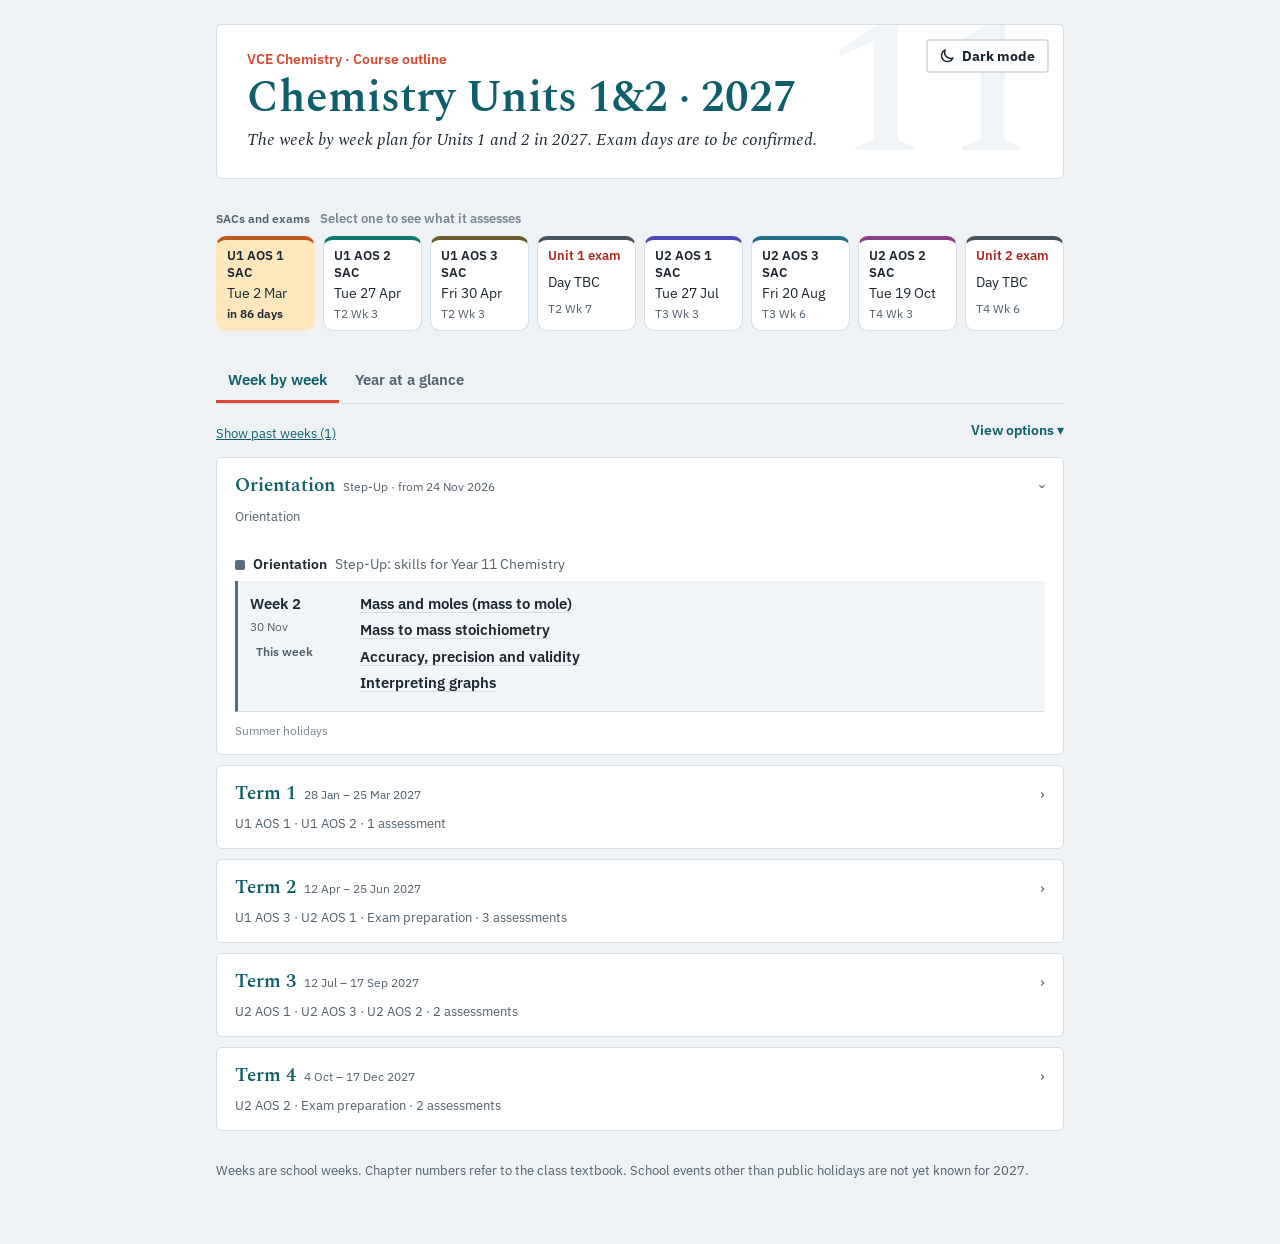
==== commit cd0b343d: "Add light and dark mode switch to every page" ====
--- a/index.html
+++ b/index.html
@@ -1,4 +1,4 @@
-<!doctype html><html><head><meta charset=utf8><meta name=viewport content="width=device-width,initial-scale=1,viewport-fit=cover"><style>:root{color-scheme:light;box-sizing:border-box;padding-top:env(safe-area-inset-top,0px);padding-bottom:env(safe-area-inset-bottom,0px)}html{scroll-padding-top:env(safe-area-inset-top,0px)}body{margin:0;padding:0;font:14px -apple-system,BlinkMacSystemFont,sans-serif;background:#fff;color:#000}img{max-width:100%}[hidden]:not([hidden=until-found i]){display:none!important}</style></head><body>
+<!doctype html><html><head><meta charset=utf8><meta name=viewport content="width=device-width,initial-scale=1,viewport-fit=cover"><style>:root{color-scheme:light;box-sizing:border-box;padding-top:env(safe-area-inset-top,0px);padding-bottom:env(safe-area-inset-bottom,0px)}html{scroll-padding-top:env(safe-area-inset-top,0px)}body{margin:0;padding:0;font:14px -apple-system,BlinkMacSystemFont,sans-serif;background:#fff;color:#000}img{max-width:100%}[hidden]:not([hidden=until-found i]){display:none!important}</style><script src="assets/theme.js?v=1"></script></head><body>
 <title>Chemistry U1&amp;2 Course Outline 2027</title>
 <meta name="robots" content="noindex">
 <link rel="preconnect" href="https://fonts.googleapis.com">
@@ -391,7 +391,7 @@
 
 <script>
 (function(){
-const TERMS=[{"name": "Orientation", "start": "2026-11-23", "range": "Step-Up · from 24 Nov 2026", "after": "Summer holidays", "weeks": [{"n": 1, "aos": "ori", "items": [{"c": "Ori", "t": "Orientation slides: Unit 1&2 Chemistry 2027", "k": "t", "u": "https://gamma.app/docs/Unit-12-Chemistry-2027-88hq5jxv5bsr544"}, {"c": "Ori", "t": "Welcome to Year 11 Chemistry", "k": "t", "u": "https://swsc-yr11chemistry.github.io/stepup/welcome/"}, {"c": "Ori", "t": "Unit conversions", "k": "t", "u": "https://swsc-yr11chemistry.github.io/stepup/lesson-1/"}, {"c": "Ori", "t": "Significant figures and rounding", "k": "t", "u": "https://swsc-yr11chemistry.github.io/stepup/lesson-2/"}, {"c": "Ori", "t": "Rearranging equations", "k": "t", "u": "https://swsc-yr11chemistry.github.io/stepup/lesson-3/"}, {"c": "Ori", "t": "Balancing equations", "k": "t", "u": "https://swsc-yr11chemistry.github.io/stepup/lesson-4/"}], "ev": ["No classes (Mon 23 Nov)", "Step-Up starts (Tue 24 Nov)"], "as": []}, {"n": 2, "aos": "ori", "items": [{"c": "Ori", "t": "Mass and moles (mass to mole)", "k": "t", "u": "https://swsc-yr11chemistry.github.io/stepup/lesson-5/"}, {"c": "Ori", "t": "Mass to mass stoichiometry", "k": "t", "u": "https://swsc-yr11chemistry.github.io/stepup/lesson-6/"}, {"c": "Ori", "t": "Accuracy, precision and validity", "k": "t", "u": "https://swsc-yr11chemistry.github.io/stepup/lesson-7/"}, {"c": "Ori", "t": "Interpreting graphs", "k": "t", "u": "https://swsc-yr11chemistry.github.io/stepup/lesson-8/"}], "ev": [], "as": []}]}, {"name": "Term 1", "start": "2027-01-25", "range": "28 Jan – 25 Mar 2027", "after": "Term 1 holidays", "weeks": [{"n": 1, "aos": "a31", "items": [{"c": "", "t": "Lesson to be planned", "k": "t"}, {"c": "Prac", "t": "Paper chromatography with R<sub>f</sub> values", "k": "p"}], "ev": ["Australia Day (Tue 26 Jan)", "Students start (Thu 28 Jan)"], "as": []}, {"n": 2, "aos": "a31", "items": [{"c": "2B", "t": "Electronegativity and polar bonds", "k": "t", "u": "https://eduvic.sharepoint.com/:f:/r/sites/ScienceFaculty567/Shared%20Documents/Chemistry%20Units%201%2C2/Student/1%20U1%20AOS1%20Materials/2B%20Polarity%20and%20intermolecular%20bonding"}, {"c": "2A", "t": "Lewis structures", "k": "t", "u": "https://eduvic.sharepoint.com/:f:/r/sites/ScienceFaculty567/Shared%20Documents/Chemistry%20Units%201%2C2/Student/1%20U1%20AOS1%20Materials/2A%20Covalent%20substances%20and%20shapes"}, {"c": "2A", "t": "Shapes of molecules (VSEPR)", "k": "t", "u": "https://eduvic.sharepoint.com/:f:/r/sites/ScienceFaculty567/Shared%20Documents/Chemistry%20Units%201%2C2/Student/1%20U1%20AOS1%20Materials/2A%20Covalent%20substances%20and%20shapes"}], "ev": [], "as": []}, {"n": 3, "aos": "a31", "items": [{"c": "2B", "t": "Polar and non-polar molecules", "k": "t", "u": "https://eduvic.sharepoint.com/:f:/r/sites/ScienceFaculty567/Shared%20Documents/Chemistry%20Units%201%2C2/Student/1%20U1%20AOS1%20Materials/2B%20Polarity%20and%20intermolecular%20bonding"}, {"c": "2B", "t": "Intermolecular forces", "k": "t", "u": "https://eduvic.sharepoint.com/:f:/r/sites/ScienceFaculty567/Shared%20Documents/Chemistry%20Units%201%2C2/Student/1%20U1%20AOS1%20Materials/2B%20Polarity%20and%20intermolecular%20bonding"}, {"c": "5A", "t": "Solubility and R<sub>f</sub> values explained", "k": "t", "u": "https://eduvic.sharepoint.com/:f:/r/sites/ScienceFaculty567/Shared%20Documents/Chemistry%20Units%201%2C2/Student/1%20U1%20AOS1%20Materials/5A%20Investigating%20solubility"}, {"c": "Prac", "t": "Chromatography with a different solvent", "k": "p"}], "ev": [], "as": []}, {"n": 4, "aos": "a31", "items": [{"c": "2B", "t": "Melting and boiling points of molecular substances", "k": "t", "u": "https://eduvic.sharepoint.com/:f:/r/sites/ScienceFaculty567/Shared%20Documents/Chemistry%20Units%201%2C2/Student/1%20U1%20AOS1%20Materials/2B%20Polarity%20and%20intermolecular%20bonding"}, {"c": "2C", "t": "Diamond and graphite", "k": "t", "u": "https://eduvic.sharepoint.com/:f:/r/sites/ScienceFaculty567/Shared%20Documents/Chemistry%20Units%201%2C2/Student/1%20U1%20AOS1%20Materials/2C%20Molecular%20substances%20%28HW%29"}, {"c": "4A", "t": "Ionic bonding", "k": "t", "u": "https://eduvic.sharepoint.com/:f:/r/sites/ScienceFaculty567/Shared%20Documents/Chemistry%20Units%201%2C2/Student/1%20U1%20AOS1%20Materials/4A%20Ionic%20bonding"}, {"c": "4B", "t": "Ionic compounds, formulas and polyatomic ions", "k": "t", "u": "https://eduvic.sharepoint.com/:f:/r/sites/ScienceFaculty567/Shared%20Documents/Chemistry%20Units%201%2C2/Student/1%20U1%20AOS1%20Materials/4B%20Ionic%20compounds%20and%20equations"}], "ev": [], "as": []}, {"n": 5, "aos": "a31", "items": [{"c": "4C", "t": "Precipitation and ionic equations", "k": "t", "u": "https://eduvic.sharepoint.com/:f:/r/sites/ScienceFaculty567/Shared%20Documents/Chemistry%20Units%201%2C2/Student/1%20U1%20AOS1%20Materials/4C%20Precipitation%20and%20ionic%20equations"}, {"c": "", "t": "Lesson to be planned", "k": "t"}, {"c": "Rev", "t": "U1 AOS 1 revision", "k": "r", "u": "https://eduvic.sharepoint.com/:f:/r/sites/ScienceFaculty567/Shared%20Documents/Chemistry%20Units%201%2C2/Student/1%20U1%20AOS1%20Materials/Revision"}], "ev": [], "as": []}, {"n": 6, "aos": "a32", "items": [{"c": "6A", "t": "Relative mass", "k": "t", "u": "https://eduvic.sharepoint.com/:f:/r/sites/ScienceFaculty567/Shared%20Documents/Chemistry%20Units%201%2C2/Student/2%20U1%20AOS2%20Quantifying/6A%20Relative%20mass"}, {"c": "6B", "t": "Avogadro's constant and the mole", "k": "t", "u": "https://eduvic.sharepoint.com/:f:/r/sites/ScienceFaculty567/Shared%20Documents/Chemistry%20Units%201%2C2/Student/2%20U1%20AOS2%20Quantifying/6B%20Avogadro%27s%20constant%20and%20the%20mole"}], "ev": [], "as": [{"t": "U1 AOS 1 SAC", "d": "Tue 2 Mar", "iso": "2027-03-02", "aos": "a31", "u": "https://eduvic.sharepoint.com/:f:/r/sites/ScienceFaculty567/Shared%20Documents/Chemistry%20Units%201%2C2/Teacher%20only/1%20U1%20AOS1%20Materials"}]}, {"n": 7, "aos": "a32", "items": [{"c": "6B", "t": "Avogadro's constant and the mole", "k": "t", "u": "https://eduvic.sharepoint.com/:f:/r/sites/ScienceFaculty567/Shared%20Documents/Chemistry%20Units%201%2C2/Student/2%20U1%20AOS2%20Quantifying/6B%20Avogadro%27s%20constant%20and%20the%20mole"}, {"c": "Prac", "t": "Experimentally determining the empirical formula of a compound", "k": "p", "u": "https://eduvic.sharepoint.com/:f:/r/sites/ScienceFaculty567/Shared%20Documents/Chemistry%20Units%201%2C2/Student/2%20U1%20AOS2%20Quantifying/6%20Prac%20Empirical%20formula%20of%20a%20compound"}], "ev": ["Labour Day (Mon 8 Mar)"], "as": []}, {"n": 8, "aos": "a32", "items": [{"c": "6C", "t": "Calculations involving mass", "k": "t", "u": "https://eduvic.sharepoint.com/:f:/r/sites/ScienceFaculty567/Shared%20Documents/Chemistry%20Units%201%2C2/Student/2%20U1%20AOS2%20Quantifying/6C%20Calculations%20involving%20mass"}, {"c": "7A/7B", "t": "Grouping hydrocarbons and nomenclature", "k": "t", "u": "https://eduvic.sharepoint.com/:f:/r/sites/ScienceFaculty567/Shared%20Documents/Chemistry%20Units%201%2C2/Student/2%20U1%20AOS2%20Quantifying/7A-7B%20Hydrocarbons%20and%20nomenclature"}], "ev": [], "as": []}, {"n": 9, "aos": "a32", "items": [{"c": "7C", "t": "Functional groups", "k": "t", "u": "https://eduvic.sharepoint.com/:f:/r/sites/ScienceFaculty567/Shared%20Documents/Chemistry%20Units%201%2C2/Student/2%20U1%20AOS2%20Quantifying/7C%20Functional%20groups"}, {"c": "Rev", "t": "U1 AOS 2 revision (Chapters 6 and 7)", "k": "r", "u": "https://eduvic.sharepoint.com/:f:/r/sites/ScienceFaculty567/Shared%20Documents/Chemistry%20Units%201%2C2/Student/2%20U1%20AOS2%20Quantifying/Revision"}], "ev": ["Last day of term (Thu 25 Mar)", "Good Friday (26 Mar)"], "as": []}]}, {"name": "Term 2", "start": "2027-04-12", "range": "12 Apr – 25 Jun 2027", "after": "Term 2 holidays", "weeks": [{"n": 1, "aos": "a43", "items": [{"c": "Inv", "t": "Understanding the task", "k": "t", "u": "https://eduvic.sharepoint.com/:f:/r/sites/ScienceFaculty567/Shared%20Documents/Chemistry%20Units%201%2C2/Student/3%20U1%20AOS3%20Research%20investigation/Understanding%20the%20task"}, {"c": "Rev", "t": "U1 AOS 2 revision", "k": "r", "u": "https://eduvic.sharepoint.com/:f:/r/sites/ScienceFaculty567/Shared%20Documents/Chemistry%20Units%201%2C2/Student/2%20U1%20AOS2%20Quantifying/Revision"}], "ev": [], "as": []}, {"n": 2, "aos": "a43", "items": [{"c": "Inv", "t": "Research investigation (in class)", "k": "t", "u": "https://eduvic.sharepoint.com/:f:/r/sites/ScienceFaculty567/Shared%20Documents/Chemistry%20Units%201%2C2/Student/3%20U1%20AOS3%20Research%20investigation/Research%20investigation"}, {"c": "Rev", "t": "Revision", "k": "r", "u": "https://eduvic.sharepoint.com/:f:/r/sites/ScienceFaculty567/Shared%20Documents/Chemistry%20Units%201%2C2/Student/2%20U1%20AOS2%20Quantifying/Revision"}], "ev": [], "as": []}, {"n": 3, "aos": "a41", "items": [{"c": "9A", "t": "Physical and thermal properties of water", "k": "t", "u": "https://eduvic.sharepoint.com/:f:/r/sites/ScienceFaculty567/Shared%20Documents/Chemistry%20Units%201%2C2/Student/5%20U2%20AOS1%20Water%2C%20acids%20and%20redox/9A%20Properties%20of%20water"}, {"c": "9A.1", "t": "How much energy is in junk food?", "k": "p", "u": "https://eduvic.sharepoint.com/:f:/r/sites/ScienceFaculty567/Shared%20Documents/Chemistry%20Units%201%2C2/Student/5%20U2%20AOS1%20Water%2C%20acids%20and%20redox/9A.1%20Prac%20How%20much%20energy%20is%20in%20junk%20food"}], "ev": [], "as": [{"t": "U1 AOS 2 SAC", "d": "Tue 27 Apr", "iso": "2027-04-27", "aos": "a32", "u": "https://eduvic.sharepoint.com/:f:/r/sites/ScienceFaculty567/Shared%20Documents/Chemistry%20Units%201%2C2/Teacher%20only/2%20U1%20AOS2%20Quantifying"}, {"t": "U1 AOS 3 SAC", "d": "Fri 30 Apr", "iso": "2027-04-30", "aos": "a43", "o": "Research investigation · response due", "u": "https://eduvic.sharepoint.com/:f:/r/sites/ScienceFaculty567/Shared%20Documents/Chemistry%20Units%201%2C2/Teacher%20only/3%20U1%20AOS3%20Research%20investigation"}]}, {"n": 4, "aos": "a41", "items": [{"c": "9A", "t": "Physical and thermal properties of water", "k": "t", "u": "https://eduvic.sharepoint.com/:f:/r/sites/ScienceFaculty567/Shared%20Documents/Chemistry%20Units%201%2C2/Student/5%20U2%20AOS1%20Water%2C%20acids%20and%20redox/9A%20Properties%20of%20water"}, {"c": "10A", "t": "Brønsted–Lowry acids and bases", "k": "t", "u": "https://eduvic.sharepoint.com/:f:/r/sites/ScienceFaculty567/Shared%20Documents/Chemistry%20Units%201%2C2/Student/5%20U2%20AOS1%20Water%2C%20acids%20and%20redox/10A%20Br%C3%B8nsted-Lowry%20acids%20and%20bases"}, {"c": "10B", "t": "Reactions of acids and bases", "k": "t", "u": "https://eduvic.sharepoint.com/:f:/r/sites/ScienceFaculty567/Shared%20Documents/Chemistry%20Units%201%2C2/Student/5%20U2%20AOS1%20Water%2C%20acids%20and%20redox/10B%20Reactions%20of%20acids%20and%20bases"}], "ev": [], "as": []}, {"n": 5, "aos": "a41", "items": [{"c": "11A", "t": "Redox reactions and equations", "k": "t", "u": "https://eduvic.sharepoint.com/:f:/r/sites/ScienceFaculty567/Shared%20Documents/Chemistry%20Units%201%2C2/Student/5%20U2%20AOS1%20Water%2C%20acids%20and%20redox/11A%20Redox%20reactions%20and%20equations"}, {"c": "Demo", "t": "Redox reactions", "k": "d", "u": "https://eduvic.sharepoint.com/:f:/r/sites/ScienceFaculty567/Shared%20Documents/Chemistry%20Units%201%2C2/Student/5%20U2%20AOS1%20Water%2C%20acids%20and%20redox/11A%20Demo%20Redox%20reactions"}, {"c": "11B", "t": "Reactivity of metals", "k": "t", "u": "https://eduvic.sharepoint.com/:f:/r/sites/ScienceFaculty567/Shared%20Documents/Chemistry%20Units%201%2C2/Student/5%20U2%20AOS1%20Water%2C%20acids%20and%20redox/11B%20Reactivity%20of%20metals"}], "ev": ["Last day for Unit 1 assessments (Fri)"], "as": []}, {"n": 6, "aos": "rev", "items": [{"c": "11B", "t": "Reactivity of metals", "k": "t", "u": "https://eduvic.sharepoint.com/:f:/r/sites/ScienceFaculty567/Shared%20Documents/Chemistry%20Units%201%2C2/Student/5%20U2%20AOS1%20Water%2C%20acids%20and%20redox/11B%20Reactivity%20of%20metals"}, {"c": "Rev", "t": "Unit 1 exam revision", "k": "r", "u": "https://eduvic.sharepoint.com/:f:/r/sites/ScienceFaculty567/Shared%20Documents/Chemistry%20Units%201%2C2/Student/4%20Unit%201%20exam/Revision"}], "ev": [], "as": []}, {"n": 7, "aos": "rev", "items": [{"c": "Rev", "t": "Unit 1 exam revision", "k": "r", "u": "https://eduvic.sharepoint.com/:f:/r/sites/ScienceFaculty567/Shared%20Documents/Chemistry%20Units%201%2C2/Student/4%20Unit%201%20exam/Revision"}], "ev": [], "as": [{"t": "Unit 1 exam", "d": "Exam period from Wk 7", "iso": "2027-05-26", "exam": true, "aos": "rev", "o": "Exam day to be confirmed", "u": "https://eduvic.sharepoint.com/:f:/r/sites/ScienceFaculty567/Shared%20Documents/Chemistry%20Units%201%2C2/Teacher%20only/4%20Unit%201%20exam"}]}, {"n": 8, "aos": "rev", "items": [], "ev": ["Unit 1 exams continue"], "as": []}, {"n": 9, "aos": "a41", "items": [{"c": "11C", "t": "Applications of redox reactions in society", "k": "t", "u": "https://eduvic.sharepoint.com/:f:/r/sites/ScienceFaculty567/Shared%20Documents/Chemistry%20Units%201%2C2/Student/5%20U2%20AOS1%20Water%2C%20acids%20and%20redox/11C%20Applications%20of%20redox%20reactions"}, {"c": "11C.3", "t": "How can half-cells turn chemical energy into electrical energy?", "k": "p", "u": "https://eduvic.sharepoint.com/:f:/r/sites/ScienceFaculty567/Shared%20Documents/Chemistry%20Units%201%2C2/Student/5%20U2%20AOS1%20Water%2C%20acids%20and%20redox/11C.3%20Prac%20Half-cells"}], "ev": [], "as": []}, {"n": 10, "aos": "a41", "items": [{"c": "11C", "t": "Applications of redox reactions in society", "k": "t", "u": "https://eduvic.sharepoint.com/:f:/r/sites/ScienceFaculty567/Shared%20Documents/Chemistry%20Units%201%2C2/Student/5%20U2%20AOS1%20Water%2C%20acids%20and%20redox/11C%20Applications%20of%20redox%20reactions"}, {"c": "Rev", "t": "U2 AOS 1 revision", "k": "r", "u": "https://eduvic.sharepoint.com/:f:/r/sites/ScienceFaculty567/Shared%20Documents/Chemistry%20Units%201%2C2/Student/5%20U2%20AOS1%20Water%2C%20acids%20and%20redox/Revision"}], "ev": [], "as": []}, {"n": 11, "aos": "a41", "items": [{"c": "Rev", "t": "U2 AOS 1 revision", "k": "r", "u": "https://eduvic.sharepoint.com/:f:/r/sites/ScienceFaculty567/Shared%20Documents/Chemistry%20Units%201%2C2/Student/5%20U2%20AOS1%20Water%2C%20acids%20and%20redox/Revision"}], "ev": ["This week is spare."], "as": []}]}, {"name": "Term 3", "start": "2027-07-12", "range": "12 Jul – 17 Sep 2027", "after": "Term 3 holidays", "weeks": [{"n": 1, "aos": "a41", "items": [{"c": "Rev", "t": "U2 AOS 1 review", "k": "r", "u": "https://eduvic.sharepoint.com/:f:/r/sites/ScienceFaculty567/Shared%20Documents/Chemistry%20Units%201%2C2/Student/5%20U2%20AOS1%20Water%2C%20acids%20and%20redox/Revision"}, {"c": "Rev", "t": "U2 AOS 1 revision", "k": "r", "u": "https://eduvic.sharepoint.com/:f:/r/sites/ScienceFaculty567/Shared%20Documents/Chemistry%20Units%201%2C2/Student/5%20U2%20AOS1%20Water%2C%20acids%20and%20redox/Revision"}], "ev": [], "as": []}, {"n": 2, "aos": "b23", "items": [{"c": "Rev", "t": "U2 AOS 1 revision", "k": "r", "u": "https://eduvic.sharepoint.com/:f:/r/sites/ScienceFaculty567/Shared%20Documents/Chemistry%20Units%201%2C2/Student/5%20U2%20AOS1%20Water%2C%20acids%20and%20redox/Revision"}, {"c": "Ch 16", "t": "Science investigation skills", "k": "t", "u": "https://eduvic.sharepoint.com/:f:/r/sites/ScienceFaculty567/Shared%20Documents/Chemistry%20Units%201%2C2/Student/7%20U2%20AOS3%20Investigation/16%20Science%20investigation%20skills"}], "ev": [], "as": []}, {"n": 3, "aos": "b23", "items": [{"c": "Ch 16", "t": "Science investigation skills", "k": "t", "u": "https://eduvic.sharepoint.com/:f:/r/sites/ScienceFaculty567/Shared%20Documents/Chemistry%20Units%201%2C2/Student/7%20U2%20AOS3%20Investigation/16%20Science%20investigation%20skills"}], "ev": [], "as": [{"t": "U2 AOS 1 SAC", "d": "Tue 27 Jul", "iso": "2027-07-27", "aos": "a41", "u": "https://eduvic.sharepoint.com/:f:/r/sites/ScienceFaculty567/Shared%20Documents/Chemistry%20Units%201%2C2/Teacher%20only/5%20U2%20AOS1%20Water%2C%20acids%20and%20redox"}]}, {"n": 4, "aos": "b23", "items": [{"c": "Inv", "t": "Understanding the task", "k": "p", "u": "https://eduvic.sharepoint.com/:f:/r/sites/ScienceFaculty567/Shared%20Documents/Chemistry%20Units%201%2C2/Student/7%20U2%20AOS3%20Investigation/Aluminium-air%20cell%20investigation"}, {"c": "Inv", "t": "Planning the investigation", "k": "p", "u": "https://eduvic.sharepoint.com/:f:/r/sites/ScienceFaculty567/Shared%20Documents/Chemistry%20Units%201%2C2/Student/7%20U2%20AOS3%20Investigation/Aluminium-air%20cell%20investigation"}], "ev": ["Parent–teacher interviews (date TBC)"], "as": []}, {"n": 5, "aos": "b23", "items": [{"c": "Inv", "t": "Conducting the investigation: aluminium–air cell", "k": "p", "u": "https://eduvic.sharepoint.com/:f:/r/sites/ScienceFaculty567/Shared%20Documents/Chemistry%20Units%201%2C2/Student/7%20U2%20AOS3%20Investigation/Aluminium-air%20cell%20investigation"}], "ev": [], "as": []}, {"n": 6, "aos": "b23", "items": [{"c": "Inv", "t": "Writing up the investigation", "k": "p", "u": "https://eduvic.sharepoint.com/:f:/r/sites/ScienceFaculty567/Shared%20Documents/Chemistry%20Units%201%2C2/Student/7%20U2%20AOS3%20Investigation/Aluminium-air%20cell%20investigation"}, {"c": "12A", "t": "Measuring solutions", "k": "t", "u": "https://eduvic.sharepoint.com/:f:/r/sites/ScienceFaculty567/Shared%20Documents/Chemistry%20Units%201%2C2/Student/6%20U2%20AOS2%20Measuring%20and%20analysing/12A%20Measuring%20solutions"}], "ev": [], "as": [{"t": "U2 AOS 3 SAC", "d": "Fri 20 Aug", "iso": "2027-08-20", "aos": "b23", "o": "Student-adapted or student-designed investigation · report due", "u": "https://eduvic.sharepoint.com/:f:/r/sites/ScienceFaculty567/Shared%20Documents/Chemistry%20Units%201%2C2/Teacher%20only/7%20U2%20AOS3%20Investigation"}]}, {"n": 7, "aos": "a42", "items": [{"c": "12A", "t": "Measuring solutions", "k": "t", "u": "https://eduvic.sharepoint.com/:f:/r/sites/ScienceFaculty567/Shared%20Documents/Chemistry%20Units%201%2C2/Student/6%20U2%20AOS2%20Measuring%20and%20analysing/12A%20Measuring%20solutions"}, {"c": "12B", "t": "Predicting solubility", "k": "t", "u": "https://eduvic.sharepoint.com/:f:/r/sites/ScienceFaculty567/Shared%20Documents/Chemistry%20Units%201%2C2/Student/6%20U2%20AOS2%20Measuring%20and%20analysing/12B%20Predicting%20solubility"}, {"c": "Demo", "t": "Supersaturated solution of sodium acetate", "k": "d", "u": "https://eduvic.sharepoint.com/:f:/r/sites/ScienceFaculty567/Shared%20Documents/Chemistry%20Units%201%2C2/Student/6%20U2%20AOS2%20Measuring%20and%20analysing/12B%20Demo%20Supersaturated%20sodium%20acetate"}], "ev": [], "as": []}, {"n": 8, "aos": "a42", "items": [{"c": "12B", "t": "Predicting solubility", "k": "t", "u": "https://eduvic.sharepoint.com/:f:/r/sites/ScienceFaculty567/Shared%20Documents/Chemistry%20Units%201%2C2/Student/6%20U2%20AOS2%20Measuring%20and%20analysing/12B%20Predicting%20solubility"}, {"c": "13A", "t": "Volumetric analysis", "k": "t", "u": "https://eduvic.sharepoint.com/:f:/r/sites/ScienceFaculty567/Shared%20Documents/Chemistry%20Units%201%2C2/Student/6%20U2%20AOS2%20Measuring%20and%20analysing/13A%20Volumetric%20analysis"}], "ev": [], "as": []}, {"n": 9, "aos": "a42", "items": [{"c": "Rev", "t": "Consolidation: Chapters 12 and 13", "k": "r", "u": "https://eduvic.sharepoint.com/:f:/r/sites/ScienceFaculty567/Shared%20Documents/Chemistry%20Units%201%2C2/Student/6%20U2%20AOS2%20Measuring%20and%20analysing/13%20Consolidation%20Chapters%2012%20and%2013"}, {"c": "13A.1", "t": "Preparing a standard solution and using it to find the concentration of an unknown", "k": "p", "u": "https://eduvic.sharepoint.com/:f:/r/sites/ScienceFaculty567/Shared%20Documents/Chemistry%20Units%201%2C2/Student/6%20U2%20AOS2%20Measuring%20and%20analysing/13A.1%20Prac%20Standard%20solution%20and%20unknown%20concentration"}], "ev": [], "as": []}, {"n": 10, "aos": "a42", "items": [{"c": "14A", "t": "Gases", "k": "t", "u": "https://eduvic.sharepoint.com/:f:/r/sites/ScienceFaculty567/Shared%20Documents/Chemistry%20Units%201%2C2/Student/6%20U2%20AOS2%20Measuring%20and%20analysing/14A%20Gases"}], "ev": [], "as": []}]}, {"name": "Term 4", "start": "2027-10-04", "range": "4 Oct – 17 Dec 2027", "after": "Year 12 Step-Up from late November", "weeks": [{"n": 1, "aos": "a42", "items": [{"c": "15B", "t": "Analysing ions using light", "k": "t", "u": "https://eduvic.sharepoint.com/:f:/r/sites/ScienceFaculty567/Shared%20Documents/Chemistry%20Units%201%2C2/Student/6%20U2%20AOS2%20Measuring%20and%20analysing/15B%20Analysing%20ions%20using%20light"}], "ev": [], "as": []}, {"n": 2, "aos": "a42", "items": [{"c": "Rev", "t": "Consolidation: Chapters 14 and 15", "k": "r", "u": "https://eduvic.sharepoint.com/:f:/r/sites/ScienceFaculty567/Shared%20Documents/Chemistry%20Units%201%2C2/Student/6%20U2%20AOS2%20Measuring%20and%20analysing/15%20Consolidation%20Chapters%2014%20and%2015"}, {"c": "Rev", "t": "U2 AOS 2 revision", "k": "r", "u": "https://eduvic.sharepoint.com/:f:/r/sites/ScienceFaculty567/Shared%20Documents/Chemistry%20Units%201%2C2/Student/6%20U2%20AOS2%20Measuring%20and%20analysing/Revision"}], "ev": [], "as": []}, {"n": 3, "aos": "rev", "items": [{"c": "Rev", "t": "Unit 2 exam revision", "k": "r", "u": "https://eduvic.sharepoint.com/:f:/r/sites/ScienceFaculty567/Shared%20Documents/Chemistry%20Units%201%2C2/Student/8%20Unit%202%20exam/Revision"}], "ev": [], "as": [{"t": "U2 AOS 2 SAC", "d": "Tue 19 Oct", "iso": "2027-10-19", "aos": "a42", "u": "https://eduvic.sharepoint.com/:f:/r/sites/ScienceFaculty567/Shared%20Documents/Chemistry%20Units%201%2C2/Teacher%20only/6%20U2%20AOS2%20Measuring%20and%20analysing"}]}, {"n": 4, "aos": "rev", "items": [{"c": "Rev", "t": "Unit 2 exam revision", "k": "r", "u": "https://eduvic.sharepoint.com/:f:/r/sites/ScienceFaculty567/Shared%20Documents/Chemistry%20Units%201%2C2/Student/8%20Unit%202%20exam/Revision"}], "ev": ["Last day for Unit 2 assessments (Fri 29 Oct)"], "as": []}, {"n": 5, "aos": "rev", "items": [{"c": "Rev", "t": "Unit 2 exam revision", "k": "r", "u": "https://eduvic.sharepoint.com/:f:/r/sites/ScienceFaculty567/Shared%20Documents/Chemistry%20Units%201%2C2/Student/8%20Unit%202%20exam/Revision"}], "ev": ["Melbourne Cup Day (Tue 2 Nov)"], "as": []}, {"n": 6, "aos": "rev", "items": [{"c": "Rev", "t": "Unit 2 exam revision", "k": "r", "u": "https://eduvic.sharepoint.com/:f:/r/sites/ScienceFaculty567/Shared%20Documents/Chemistry%20Units%201%2C2/Student/8%20Unit%202%20exam/Revision"}], "ev": [], "as": [{"t": "Unit 2 exam", "d": "Exam period from Wk 6", "iso": "2027-11-11", "exam": true, "aos": "rev", "o": "Exam day to be confirmed", "u": "https://eduvic.sharepoint.com/:f:/r/sites/ScienceFaculty567/Shared%20Documents/Chemistry%20Units%201%2C2/Teacher%20only/8%20Unit%202%20exam"}]}, {"n": 7, "aos": "rev", "items": [], "ev": ["Unit 2 exams continue"], "as": []}]}];
+const TERMS=[{"name": "Orientation", "start": "2026-11-23", "range": "Step-Up · from 24 Nov 2026", "after": "Summer holidays", "weeks": [{"n": 1, "aos": "ori", "items": [{"c": "Ori", "t": "Orientation slides: Unit 1&2 Chemistry 2027", "k": "t", "u": "https://gamma.app/docs/Unit-12-Chemistry-2027-88hq5jxv5bsr544"}, {"c": "Ori", "t": "Welcome to Year 11 Chemistry", "k": "t", "u": "https://swsc-yr11chemistry.github.io/stepup/welcome/"}, {"c": "Ori", "t": "Getting to know you", "k": "t", "u": "https://swsc-yr11chemistry.github.io/stepup/getting-to-know-you/"}, {"c": "Ori", "t": "Unit conversions", "k": "t", "u": "https://swsc-yr11chemistry.github.io/stepup/lesson-1/"}, {"c": "Ori", "t": "Significant figures and rounding", "k": "t", "u": "https://swsc-yr11chemistry.github.io/stepup/lesson-2/"}, {"c": "Ori", "t": "Rearranging equations", "k": "t", "u": "https://swsc-yr11chemistry.github.io/stepup/lesson-3/"}, {"c": "Ori", "t": "Balancing equations", "k": "t", "u": "https://swsc-yr11chemistry.github.io/stepup/lesson-4/"}], "ev": ["No classes (Mon 23 Nov)", "Step-Up starts (Tue 24 Nov)"], "as": []}, {"n": 2, "aos": "ori", "items": [{"c": "Ori", "t": "Mass and moles (mass to mole)", "k": "t", "u": "https://swsc-yr11chemistry.github.io/stepup/lesson-5/"}, {"c": "Ori", "t": "Mass to mass stoichiometry", "k": "t", "u": "https://swsc-yr11chemistry.github.io/stepup/lesson-6/"}, {"c": "Ori", "t": "Accuracy, precision and validity", "k": "t", "u": "https://swsc-yr11chemistry.github.io/stepup/lesson-7/"}, {"c": "Ori", "t": "Interpreting graphs", "k": "t", "u": "https://swsc-yr11chemistry.github.io/stepup/lesson-8/"}], "ev": [], "as": []}]}, {"name": "Term 1", "start": "2027-01-25", "range": "28 Jan – 25 Mar 2027", "after": "Term 1 holidays", "weeks": [{"n": 1, "aos": "a31", "items": [{"c": "", "t": "Lesson to be planned", "k": "t"}, {"c": "Prac", "t": "Paper chromatography with R<sub>f</sub> values", "k": "p"}], "ev": ["Australia Day (Tue 26 Jan)", "Students start (Thu 28 Jan)"], "as": []}, {"n": 2, "aos": "a31", "items": [{"c": "2B", "t": "Electronegativity and polar bonds", "k": "t", "u": "https://eduvic.sharepoint.com/:f:/r/sites/202711CHESWSC/Class%20Materials/1%20U1%20AOS1%20Materials/2B%20Polarity%20and%20intermolecular%20bonding"}, {"c": "2A", "t": "Lewis structures", "k": "t", "u": "https://eduvic.sharepoint.com/:f:/r/sites/202711CHESWSC/Class%20Materials/1%20U1%20AOS1%20Materials/2A%20Covalent%20substances%20and%20shapes"}, {"c": "2A", "t": "Shapes of molecules (VSEPR)", "k": "t", "u": "https://eduvic.sharepoint.com/:f:/r/sites/202711CHESWSC/Class%20Materials/1%20U1%20AOS1%20Materials/2A%20Covalent%20substances%20and%20shapes"}], "ev": [], "as": []}, {"n": 3, "aos": "a31", "items": [{"c": "2B", "t": "Polar and non-polar molecules", "k": "t", "u": "https://eduvic.sharepoint.com/:f:/r/sites/202711CHESWSC/Class%20Materials/1%20U1%20AOS1%20Materials/2B%20Polarity%20and%20intermolecular%20bonding"}, {"c": "2B", "t": "Intermolecular forces", "k": "t", "u": "https://eduvic.sharepoint.com/:f:/r/sites/202711CHESWSC/Class%20Materials/1%20U1%20AOS1%20Materials/2B%20Polarity%20and%20intermolecular%20bonding"}, {"c": "5A", "t": "Solubility and R<sub>f</sub> values explained", "k": "t", "u": "https://eduvic.sharepoint.com/:f:/r/sites/202711CHESWSC/Class%20Materials/1%20U1%20AOS1%20Materials/5A%20Investigating%20solubility"}, {"c": "Prac", "t": "Chromatography with a different solvent", "k": "p"}], "ev": [], "as": []}, {"n": 4, "aos": "a31", "items": [{"c": "2B", "t": "Melting and boiling points of molecular substances", "k": "t", "u": "https://eduvic.sharepoint.com/:f:/r/sites/202711CHESWSC/Class%20Materials/1%20U1%20AOS1%20Materials/2B%20Polarity%20and%20intermolecular%20bonding"}, {"c": "2C", "t": "Diamond and graphite", "k": "t", "u": "https://eduvic.sharepoint.com/:f:/r/sites/202711CHESWSC/Class%20Materials/1%20U1%20AOS1%20Materials/2C%20Molecular%20substances%20%28HW%29"}, {"c": "4A", "t": "Ionic bonding", "k": "t", "u": "https://eduvic.sharepoint.com/:f:/r/sites/202711CHESWSC/Class%20Materials/1%20U1%20AOS1%20Materials/4A%20Ionic%20bonding"}, {"c": "4B", "t": "Ionic compounds, formulas and polyatomic ions", "k": "t", "u": "https://eduvic.sharepoint.com/:f:/r/sites/202711CHESWSC/Class%20Materials/1%20U1%20AOS1%20Materials/4B%20Ionic%20compounds%20and%20equations"}], "ev": [], "as": []}, {"n": 5, "aos": "a31", "items": [{"c": "4C", "t": "Precipitation and ionic equations", "k": "t", "u": "https://eduvic.sharepoint.com/:f:/r/sites/202711CHESWSC/Class%20Materials/1%20U1%20AOS1%20Materials/4C%20Precipitation%20and%20ionic%20equations"}, {"c": "", "t": "Lesson to be planned", "k": "t"}, {"c": "Rev", "t": "U1 AOS 1 revision", "k": "r", "u": "https://eduvic.sharepoint.com/:f:/r/sites/202711CHESWSC/Class%20Materials/1%20U1%20AOS1%20Materials/Revision"}], "ev": [], "as": []}, {"n": 6, "aos": "a32", "items": [{"c": "6A", "t": "Relative mass", "k": "t", "u": "https://eduvic.sharepoint.com/:f:/r/sites/202711CHESWSC/Class%20Materials/2%20U1%20AOS2%20Quantifying/6A%20Relative%20mass"}, {"c": "6B", "t": "Avogadro's constant and the mole", "k": "t", "u": "https://eduvic.sharepoint.com/:f:/r/sites/202711CHESWSC/Class%20Materials/2%20U1%20AOS2%20Quantifying/6B%20Avogadro%27s%20constant%20and%20the%20mole"}], "ev": [], "as": [{"t": "U1 AOS 1 SAC", "d": "Tue 2 Mar", "iso": "2027-03-02", "aos": "a31", "u": "https://eduvic.sharepoint.com/:f:/r/sites/ScienceFaculty567/Shared%20Documents/Chemistry%20Units%201%2C2/Teacher%20only/1%20U1%20AOS1%20Materials"}]}, {"n": 7, "aos": "a32", "items": [{"c": "6B", "t": "Avogadro's constant and the mole", "k": "t", "u": "https://eduvic.sharepoint.com/:f:/r/sites/202711CHESWSC/Class%20Materials/2%20U1%20AOS2%20Quantifying/6B%20Avogadro%27s%20constant%20and%20the%20mole"}, {"c": "Prac", "t": "Experimentally determining the empirical formula of a compound", "k": "p", "u": "https://eduvic.sharepoint.com/:f:/r/sites/202711CHESWSC/Class%20Materials/2%20U1%20AOS2%20Quantifying/6%20Prac%20Empirical%20formula%20of%20a%20compound"}], "ev": ["Labour Day (Mon 8 Mar)"], "as": []}, {"n": 8, "aos": "a32", "items": [{"c": "6C", "t": "Calculations involving mass", "k": "t", "u": "https://eduvic.sharepoint.com/:f:/r/sites/202711CHESWSC/Class%20Materials/2%20U1%20AOS2%20Quantifying/6C%20Calculations%20involving%20mass"}, {"c": "7A/7B", "t": "Grouping hydrocarbons and nomenclature", "k": "t", "u": "https://eduvic.sharepoint.com/:f:/r/sites/202711CHESWSC/Class%20Materials/2%20U1%20AOS2%20Quantifying/7A-7B%20Hydrocarbons%20and%20nomenclature"}], "ev": [], "as": []}, {"n": 9, "aos": "a32", "items": [{"c": "7C", "t": "Functional groups", "k": "t", "u": "https://eduvic.sharepoint.com/:f:/r/sites/202711CHESWSC/Class%20Materials/2%20U1%20AOS2%20Quantifying/7C%20Functional%20groups"}, {"c": "Rev", "t": "U1 AOS 2 revision (Chapters 6 and 7)", "k": "r", "u": "https://eduvic.sharepoint.com/:f:/r/sites/202711CHESWSC/Class%20Materials/2%20U1%20AOS2%20Quantifying/Revision"}], "ev": ["Last day of term (Thu 25 Mar)", "Good Friday (26 Mar)"], "as": []}]}, {"name": "Term 2", "start": "2027-04-12", "range": "12 Apr – 25 Jun 2027", "after": "Term 2 holidays", "weeks": [{"n": 1, "aos": "a43", "items": [{"c": "Inv", "t": "Understanding the task", "k": "t", "u": "https://eduvic.sharepoint.com/:f:/r/sites/202711CHESWSC/Class%20Materials/3%20U1%20AOS3%20Research%20investigation/Understanding%20the%20task"}, {"c": "Rev", "t": "U1 AOS 2 revision", "k": "r", "u": "https://eduvic.sharepoint.com/:f:/r/sites/202711CHESWSC/Class%20Materials/2%20U1%20AOS2%20Quantifying/Revision"}], "ev": [], "as": []}, {"n": 2, "aos": "a43", "items": [{"c": "Inv", "t": "Research investigation (in class)", "k": "t", "u": "https://eduvic.sharepoint.com/:f:/r/sites/202711CHESWSC/Class%20Materials/3%20U1%20AOS3%20Research%20investigation/Research%20investigation"}, {"c": "Rev", "t": "Revision", "k": "r", "u": "https://eduvic.sharepoint.com/:f:/r/sites/202711CHESWSC/Class%20Materials/2%20U1%20AOS2%20Quantifying/Revision"}], "ev": [], "as": []}, {"n": 3, "aos": "a41", "items": [{"c": "9A", "t": "Physical and thermal properties of water", "k": "t", "u": "https://eduvic.sharepoint.com/:f:/r/sites/202711CHESWSC/Class%20Materials/5%20U2%20AOS1%20Water%2C%20acids%20and%20redox/9A%20Properties%20of%20water"}, {"c": "9A.1", "t": "How much energy is in junk food?", "k": "p", "u": "https://eduvic.sharepoint.com/:f:/r/sites/202711CHESWSC/Class%20Materials/5%20U2%20AOS1%20Water%2C%20acids%20and%20redox/9A.1%20Prac%20How%20much%20energy%20is%20in%20junk%20food"}], "ev": [], "as": [{"t": "U1 AOS 2 SAC", "d": "Tue 27 Apr", "iso": "2027-04-27", "aos": "a32", "u": "https://eduvic.sharepoint.com/:f:/r/sites/ScienceFaculty567/Shared%20Documents/Chemistry%20Units%201%2C2/Teacher%20only/2%20U1%20AOS2%20Quantifying"}, {"t": "U1 AOS 3 SAC", "d": "Fri 30 Apr", "iso": "2027-04-30", "aos": "a43", "o": "Research investigation · response due", "u": "https://eduvic.sharepoint.com/:f:/r/sites/ScienceFaculty567/Shared%20Documents/Chemistry%20Units%201%2C2/Teacher%20only/3%20U1%20AOS3%20Research%20investigation"}]}, {"n": 4, "aos": "a41", "items": [{"c": "9A", "t": "Physical and thermal properties of water", "k": "t", "u": "https://eduvic.sharepoint.com/:f:/r/sites/202711CHESWSC/Class%20Materials/5%20U2%20AOS1%20Water%2C%20acids%20and%20redox/9A%20Properties%20of%20water"}, {"c": "10A", "t": "Brønsted–Lowry acids and bases", "k": "t", "u": "https://eduvic.sharepoint.com/:f:/r/sites/202711CHESWSC/Class%20Materials/5%20U2%20AOS1%20Water%2C%20acids%20and%20redox/10A%20Br%C3%B8nsted-Lowry%20acids%20and%20bases"}, {"c": "10B", "t": "Reactions of acids and bases", "k": "t", "u": "https://eduvic.sharepoint.com/:f:/r/sites/202711CHESWSC/Class%20Materials/5%20U2%20AOS1%20Water%2C%20acids%20and%20redox/10B%20Reactions%20of%20acids%20and%20bases"}], "ev": [], "as": []}, {"n": 5, "aos": "a41", "items": [{"c": "11A", "t": "Redox reactions and equations", "k": "t", "u": "https://eduvic.sharepoint.com/:f:/r/sites/202711CHESWSC/Class%20Materials/5%20U2%20AOS1%20Water%2C%20acids%20and%20redox/11A%20Redox%20reactions%20and%20equations"}, {"c": "Demo", "t": "Redox reactions", "k": "d", "u": "https://eduvic.sharepoint.com/:f:/r/sites/202711CHESWSC/Class%20Materials/5%20U2%20AOS1%20Water%2C%20acids%20and%20redox/11A%20Demo%20Redox%20reactions"}, {"c": "11B", "t": "Reactivity of metals", "k": "t", "u": "https://eduvic.sharepoint.com/:f:/r/sites/202711CHESWSC/Class%20Materials/5%20U2%20AOS1%20Water%2C%20acids%20and%20redox/11B%20Reactivity%20of%20metals"}], "ev": ["Last day for Unit 1 assessments (Fri)"], "as": []}, {"n": 6, "aos": "rev", "items": [{"c": "11B", "t": "Reactivity of metals", "k": "t", "u": "https://eduvic.sharepoint.com/:f:/r/sites/202711CHESWSC/Class%20Materials/5%20U2%20AOS1%20Water%2C%20acids%20and%20redox/11B%20Reactivity%20of%20metals"}, {"c": "Rev", "t": "Unit 1 exam revision", "k": "r", "u": "https://eduvic.sharepoint.com/:f:/r/sites/202711CHESWSC/Class%20Materials/4%20Unit%201%20exam/Revision"}], "ev": [], "as": []}, {"n": 7, "aos": "rev", "items": [{"c": "Rev", "t": "Unit 1 exam revision", "k": "r", "u": "https://eduvic.sharepoint.com/:f:/r/sites/202711CHESWSC/Class%20Materials/4%20Unit%201%20exam/Revision"}], "ev": [], "as": [{"t": "Unit 1 exam", "d": "Exam period from Wk 7", "iso": "2027-05-26", "exam": true, "aos": "rev", "o": "Exam day to be confirmed", "u": "https://eduvic.sharepoint.com/:f:/r/sites/ScienceFaculty567/Shared%20Documents/Chemistry%20Units%201%2C2/Teacher%20only/4%20Unit%201%20exam"}]}, {"n": 8, "aos": "rev", "items": [], "ev": ["Unit 1 exams continue"], "as": []}, {"n": 9, "aos": "a41", "items": [{"c": "11C", "t": "Applications of redox reactions in society", "k": "t", "u": "https://eduvic.sharepoint.com/:f:/r/sites/202711CHESWSC/Class%20Materials/5%20U2%20AOS1%20Water%2C%20acids%20and%20redox/11C%20Applications%20of%20redox%20reactions"}, {"c": "11C.3", "t": "How can half-cells turn chemical energy into electrical energy?", "k": "p", "u": "https://eduvic.sharepoint.com/:f:/r/sites/202711CHESWSC/Class%20Materials/5%20U2%20AOS1%20Water%2C%20acids%20and%20redox/11C.3%20Prac%20Half-cells"}], "ev": [], "as": []}, {"n": 10, "aos": "a41", "items": [{"c": "11C", "t": "Applications of redox reactions in society", "k": "t", "u": "https://eduvic.sharepoint.com/:f:/r/sites/202711CHESWSC/Class%20Materials/5%20U2%20AOS1%20Water%2C%20acids%20and%20redox/11C%20Applications%20of%20redox%20reactions"}, {"c": "Rev", "t": "U2 AOS 1 revision", "k": "r", "u": "https://eduvic.sharepoint.com/:f:/r/sites/202711CHESWSC/Class%20Materials/5%20U2%20AOS1%20Water%2C%20acids%20and%20redox/Revision"}], "ev": [], "as": []}, {"n": 11, "aos": "a41", "items": [{"c": "Rev", "t": "U2 AOS 1 revision", "k": "r", "u": "https://eduvic.sharepoint.com/:f:/r/sites/202711CHESWSC/Class%20Materials/5%20U2%20AOS1%20Water%2C%20acids%20and%20redox/Revision"}], "ev": ["This week is spare."], "as": []}]}, {"name": "Term 3", "start": "2027-07-12", "range": "12 Jul – 17 Sep 2027", "after": "Term 3 holidays", "weeks": [{"n": 1, "aos": "a41", "items": [{"c": "Rev", "t": "U2 AOS 1 review", "k": "r", "u": "https://eduvic.sharepoint.com/:f:/r/sites/202711CHESWSC/Class%20Materials/5%20U2%20AOS1%20Water%2C%20acids%20and%20redox/Revision"}, {"c": "Rev", "t": "U2 AOS 1 revision", "k": "r", "u": "https://eduvic.sharepoint.com/:f:/r/sites/202711CHESWSC/Class%20Materials/5%20U2%20AOS1%20Water%2C%20acids%20and%20redox/Revision"}], "ev": [], "as": []}, {"n": 2, "aos": "b23", "items": [{"c": "Rev", "t": "U2 AOS 1 revision", "k": "r", "u": "https://eduvic.sharepoint.com/:f:/r/sites/202711CHESWSC/Class%20Materials/5%20U2%20AOS1%20Water%2C%20acids%20and%20redox/Revision"}, {"c": "Ch 16", "t": "Science investigation skills", "k": "t", "u": "https://eduvic.sharepoint.com/:f:/r/sites/202711CHESWSC/Class%20Materials/7%20U2%20AOS3%20Investigation/16%20Science%20investigation%20skills"}], "ev": [], "as": []}, {"n": 3, "aos": "b23", "items": [{"c": "Ch 16", "t": "Science investigation skills", "k": "t", "u": "https://eduvic.sharepoint.com/:f:/r/sites/202711CHESWSC/Class%20Materials/7%20U2%20AOS3%20Investigation/16%20Science%20investigation%20skills"}], "ev": [], "as": [{"t": "U2 AOS 1 SAC", "d": "Tue 27 Jul", "iso": "2027-07-27", "aos": "a41", "u": "https://eduvic.sharepoint.com/:f:/r/sites/ScienceFaculty567/Shared%20Documents/Chemistry%20Units%201%2C2/Teacher%20only/5%20U2%20AOS1%20Water%2C%20acids%20and%20redox"}]}, {"n": 4, "aos": "b23", "items": [{"c": "Inv", "t": "Understanding the task", "k": "p", "u": "https://eduvic.sharepoint.com/:f:/r/sites/202711CHESWSC/Class%20Materials/7%20U2%20AOS3%20Investigation/Aluminium-air%20cell%20investigation"}, {"c": "Inv", "t": "Planning the investigation", "k": "p", "u": "https://eduvic.sharepoint.com/:f:/r/sites/202711CHESWSC/Class%20Materials/7%20U2%20AOS3%20Investigation/Aluminium-air%20cell%20investigation"}], "ev": ["Parent–teacher interviews (date TBC)"], "as": []}, {"n": 5, "aos": "b23", "items": [{"c": "Inv", "t": "Conducting the investigation: aluminium–air cell", "k": "p", "u": "https://eduvic.sharepoint.com/:f:/r/sites/202711CHESWSC/Class%20Materials/7%20U2%20AOS3%20Investigation/Aluminium-air%20cell%20investigation"}], "ev": [], "as": []}, {"n": 6, "aos": "b23", "items": [{"c": "Inv", "t": "Writing up the investigation", "k": "p", "u": "https://eduvic.sharepoint.com/:f:/r/sites/202711CHESWSC/Class%20Materials/7%20U2%20AOS3%20Investigation/Aluminium-air%20cell%20investigation"}, {"c": "12A", "t": "Measuring solutions", "k": "t", "u": "https://eduvic.sharepoint.com/:f:/r/sites/202711CHESWSC/Class%20Materials/6%20U2%20AOS2%20Measuring%20and%20analysing/12A%20Measuring%20solutions"}], "ev": [], "as": [{"t": "U2 AOS 3 SAC", "d": "Fri 20 Aug", "iso": "2027-08-20", "aos": "b23", "o": "Student-adapted or student-designed investigation · report due", "u": "https://eduvic.sharepoint.com/:f:/r/sites/ScienceFaculty567/Shared%20Documents/Chemistry%20Units%201%2C2/Teacher%20only/7%20U2%20AOS3%20Investigation"}]}, {"n": 7, "aos": "a42", "items": [{"c": "12A", "t": "Measuring solutions", "k": "t", "u": "https://eduvic.sharepoint.com/:f:/r/sites/202711CHESWSC/Class%20Materials/6%20U2%20AOS2%20Measuring%20and%20analysing/12A%20Measuring%20solutions"}, {"c": "12B", "t": "Predicting solubility", "k": "t", "u": "https://eduvic.sharepoint.com/:f:/r/sites/202711CHESWSC/Class%20Materials/6%20U2%20AOS2%20Measuring%20and%20analysing/12B%20Predicting%20solubility"}, {"c": "Demo", "t": "Supersaturated solution of sodium acetate", "k": "d", "u": "https://eduvic.sharepoint.com/:f:/r/sites/202711CHESWSC/Class%20Materials/6%20U2%20AOS2%20Measuring%20and%20analysing/12B%20Demo%20Supersaturated%20sodium%20acetate"}], "ev": [], "as": []}, {"n": 8, "aos": "a42", "items": [{"c": "12B", "t": "Predicting solubility", "k": "t", "u": "https://eduvic.sharepoint.com/:f:/r/sites/202711CHESWSC/Class%20Materials/6%20U2%20AOS2%20Measuring%20and%20analysing/12B%20Predicting%20solubility"}, {"c": "13A", "t": "Volumetric analysis", "k": "t", "u": "https://eduvic.sharepoint.com/:f:/r/sites/202711CHESWSC/Class%20Materials/6%20U2%20AOS2%20Measuring%20and%20analysing/13A%20Volumetric%20analysis"}], "ev": [], "as": []}, {"n": 9, "aos": "a42", "items": [{"c": "Rev", "t": "Consolidation: Chapters 12 and 13", "k": "r", "u": "https://eduvic.sharepoint.com/:f:/r/sites/202711CHESWSC/Class%20Materials/6%20U2%20AOS2%20Measuring%20and%20analysing/13%20Consolidation%20Chapters%2012%20and%2013"}, {"c": "13A.1", "t": "Preparing a standard solution and using it to find the concentration of an unknown", "k": "p", "u": "https://eduvic.sharepoint.com/:f:/r/sites/202711CHESWSC/Class%20Materials/6%20U2%20AOS2%20Measuring%20and%20analysing/13A.1%20Prac%20Standard%20solution%20and%20unknown%20concentration"}], "ev": [], "as": []}, {"n": 10, "aos": "a42", "items": [{"c": "14A", "t": "Gases", "k": "t", "u": "https://eduvic.sharepoint.com/:f:/r/sites/202711CHESWSC/Class%20Materials/6%20U2%20AOS2%20Measuring%20and%20analysing/14A%20Gases"}], "ev": [], "as": []}]}, {"name": "Term 4", "start": "2027-10-04", "range": "4 Oct – 17 Dec 2027", "after": "Year 12 Step-Up from late November", "weeks": [{"n": 1, "aos": "a42", "items": [{"c": "15B", "t": "Analysing ions using light", "k": "t", "u": "https://eduvic.sharepoint.com/:f:/r/sites/202711CHESWSC/Class%20Materials/6%20U2%20AOS2%20Measuring%20and%20analysing/15B%20Analysing%20ions%20using%20light"}], "ev": [], "as": []}, {"n": 2, "aos": "a42", "items": [{"c": "Rev", "t": "Consolidation: Chapters 14 and 15", "k": "r", "u": "https://eduvic.sharepoint.com/:f:/r/sites/202711CHESWSC/Class%20Materials/6%20U2%20AOS2%20Measuring%20and%20analysing/15%20Consolidation%20Chapters%2014%20and%2015"}, {"c": "Rev", "t": "U2 AOS 2 revision", "k": "r", "u": "https://eduvic.sharepoint.com/:f:/r/sites/202711CHESWSC/Class%20Materials/6%20U2%20AOS2%20Measuring%20and%20analysing/Revision"}], "ev": [], "as": []}, {"n": 3, "aos": "rev", "items": [{"c": "Rev", "t": "Unit 2 exam revision", "k": "r", "u": "https://eduvic.sharepoint.com/:f:/r/sites/202711CHESWSC/Class%20Materials/8%20Unit%202%20exam/Revision"}], "ev": [], "as": [{"t": "U2 AOS 2 SAC", "d": "Tue 19 Oct", "iso": "2027-10-19", "aos": "a42", "u": "https://eduvic.sharepoint.com/:f:/r/sites/ScienceFaculty567/Shared%20Documents/Chemistry%20Units%201%2C2/Teacher%20only/6%20U2%20AOS2%20Measuring%20and%20analysing"}]}, {"n": 4, "aos": "rev", "items": [{"c": "Rev", "t": "Unit 2 exam revision", "k": "r", "u": "https://eduvic.sharepoint.com/:f:/r/sites/202711CHESWSC/Class%20Materials/8%20Unit%202%20exam/Revision"}], "ev": ["Last day for Unit 2 assessments (Fri 29 Oct)"], "as": []}, {"n": 5, "aos": "rev", "items": [{"c": "Rev", "t": "Unit 2 exam revision", "k": "r", "u": "https://eduvic.sharepoint.com/:f:/r/sites/202711CHESWSC/Class%20Materials/8%20Unit%202%20exam/Revision"}], "ev": ["Melbourne Cup Day (Tue 2 Nov)"], "as": []}, {"n": 6, "aos": "rev", "items": [{"c": "Rev", "t": "Unit 2 exam revision", "k": "r", "u": "https://eduvic.sharepoint.com/:f:/r/sites/202711CHESWSC/Class%20Materials/8%20Unit%202%20exam/Revision"}], "ev": [], "as": [{"t": "Unit 2 exam", "d": "Exam period from Wk 6", "iso": "2027-11-11", "exam": true, "aos": "rev", "o": "Exam day to be confirmed", "u": "https://eduvic.sharepoint.com/:f:/r/sites/ScienceFaculty567/Shared%20Documents/Chemistry%20Units%201%2C2/Teacher%20only/8%20Unit%202%20exam"}]}, {"n": 7, "aos": "rev", "items": [], "ev": ["Unit 2 exams continue"], "as": []}]}];
 const KK={"a31": {"label": "Unit 1 Outcome 1", "q": "How do the chemical structures of materials explain their properties and reactions?", "ch": "Chapters 1–5", "stmt": "On completion of this unit the student should be able to explain how elements form carbon compounds, metallic lattices and ionic compounds, experimentally investigate and model the properties of different materials, and use chromatography to separate the components of mixtures.", "sec": [["Elements and the periodic table", [{"t": "the definitions of elements, isotopes and ions, including appropriate notation: atomic number; mass number; and number of protons, neutrons and electrons", "sub": []}, {"t": "the periodic table as an organisational tool to identify patterns and trends in, and relationships between, the structures (including shell and subshell electronic configurations and atomic radii) and properties (including electronegativity, first ionisation energy, metallic and non-metallic character and reactivity) of elements", "sub": []}, {"t": "critical elements (for example, helium, phosphorus, rare-earth elements and post-transition metals and metalloids) and the importance of recycling processes for element recovery", "sub": []}]], ["Covalent substances", [{"t": "the use of Lewis (electron dot) structures, structural formulas and molecular formulas to model the following molecules: hydrogen, oxygen, chlorine, nitrogen, hydrogen chloride, carbon dioxide, water, ammonia, methane, ethane and ethene", "sub": []}, {"t": "shapes of molecules (linear, bent, pyramidal, and tetrahedral, excluding bond angles) as determined by the repulsion of electron pairs according to valence shell electron pair repulsion (VSEPR) theory", "sub": []}, {"t": "polar and non-polar character with reference to the shape of the molecule", "sub": []}, {"t": "the relative strengths of intramolecular bonding (covalent bonding) and intermolecular forces (dispersion forces, dipole-dipole attraction and hydrogen bonding)", "sub": []}, {"t": "physical properties of molecular substances (including melting points and boiling points and non-conduction of electricity) with reference to their structure and bonding", "sub": []}, {"t": "the structure and bonding of diamond and graphite that explain their properties (including heat conductivity and electrical conductivity and hardness) and their suitability for diverse applications", "sub": []}]], ["Reactions of metals", [{"t": "the common properties of metals (lustre, malleability, ductility, melting point, heat conductivity and electrical conductivity) with reference to the nature of metallic bonding and the existence of metallic crystals", "sub": []}, {"t": "experimental determination of a reactivity series of metals based on their relative ability to undergo oxidation with water, acids and oxygen", "sub": []}, {"t": "metal recycling as an example of a circular economy where metal is mined, refined, made into a product, used, disposed of via recycling and then reprocessed as the same original product or repurposed as a new product", "sub": []}]], ["Reactions of ionic compounds", [{"t": "the common properties of ionic compounds (brittleness, hardness, melting point, difference in electrical conductivity in solid and molten liquid states), with reference to the nature of ionic bonding and crystal structure", "sub": []}, {"t": "deduction of the formula and name of an ionic compound from its component ions, including polyatomic ions (NH<sub>4</sub><sup>+</sup>, OH<sup>‾</sup>, NO<sub>3</sub><sup>‾</sup>, HCO<sub>3</sub><sup>‾</sup>, CO<sub>3</sub><sup>2‾</sup>, SO<sub>4</sub><sup>2‾</sup> and PO<sub>4</sub><sup>3‾</sup>)", "sub": []}, {"t": "the formation of ionic compounds through the transfer of electrons from metals to non-metals, and the writing of ionic compound formulas, including those containing polyatomic ions and transition metal ions", "sub": []}, {"t": "the use of solubility tables to predict and identify precipitation reactions between ions in solution, represented by balanced full and ionic equations including the state symbols: (s), (l), (aq) and (g)", "sub": []}]], ["Separation and identification of the components of mixtures", [{"t": "polar and non-polar character with reference to the solubility of polar solutes dissolving in polar solvents, and non-polar solutes dissolving in non-polar solvents", "sub": []}, {"t": "experimental application of chromatography as a technique to determine the composition and purity of different types of substances, including calculation of R<sub>f</sub> values", "sub": []}]]], "n": 18}, "a32": {"label": "Unit 1 Outcome 2", "q": "How are materials quantified and classified?", "ch": "Chapters 6–8", "stmt": "On completion of this unit the student should be able to calculate mole quantities, use systematic nomenclature to name organic compounds, explain how polymers can be designed for a purpose, and evaluate the consequences for human health and the environment of the production of organic materials and polymers.", "sec": [["Quantifying atoms and compounds", [{"t": "the relative isotopic masses of isotopes of elements and their values on the scale in which the relative isotopic mass of the carbon-12 isotope is assigned a value of 12 exactly", "sub": []}, {"t": "determination of the relative atomic mass of an element using mass spectrometry (details of instrument not required)", "sub": []}, {"t": "Avogadro’s constant as the number 6.02 × 10<sup>23</sup> indicating the number of atoms or molecules in a mole of any substance; determination of the amount, in moles, of atoms (or molecules) in a pure sample of known mass", "sub": []}, {"t": "determination of the molar mass of compounds, the percentage composition by mass of covalent compounds, and the empirical and molecular formula of a compound from its percentage composition by mass", "sub": []}]], ["Families of organic compounds", [{"t": "the grouping of hydrocarbon compounds into families (alkanes, haloalkanes, alkenes, alcohols, carboxylic acids) based upon similarities in their physical and chemical properties, including general formulas and general uses based on their properties", "sub": []}, {"t": "representations of organic compounds (structural formulas, semi-structural formulas) and naming according to the International Union of Pure and Applied Chemistry (IUPAC) systematic nomenclature (limited to non-cyclic compounds up to C<sub>8</sub>, and structural isomers up to C<sub>5</sub>)", "sub": []}, {"t": "plant-based biomass as an alternative renewable source of organic chemicals (for example, solvents, pharmaceuticals, adhesives, dyes and paints) traditionally derived from fossil fuels", "sub": []}, {"t": "materials and products used in everyday life that are made from organic compounds (for example, synthetic fabrics, foods, natural medicines, pesticides, cosmetics, organic solvents, car parts, artificial hearts), the benefits of those products for society, and the health and/or environmental hazards they pose", "sub": []}]], ["Polymers and society", [{"t": "the differences between addition and condensation reactions as processes for producing natural and manufactured polymers from monomers", "sub": []}, {"t": "the formation of addition polymers by the polymerisation of alkene monomers", "sub": []}, {"t": "the distinction between linear (thermoplastic) and cross-linked (thermosetting) addition polymers with reference to structure and properties", "sub": []}, {"t": "the features of linear addition polymers designed for a particular purpose, including the selection of a suitable monomer (structure and properties), chain length and degree of branching", "sub": []}, {"t": "the categorisation of different plastics as fossil fuel based (HDPE, PVC, LDPE, PP, PS) and as bioplastics (PLA, Bio-PE, Bio-PP); plastic recycling (mechanical, chemical, organic), compostability, circularity and renewability of raw ingredients", "sub": []}, {"t": "innovations in polymer manufacture using condensation reactions, and the breakdown of polymers using hydrolysis reactions, contributing to the transition from a linear economy towards a circular economy", "sub": []}]]], "n": 14}, "a43": {"label": "Unit 1 Outcome 3", "q": "How can chemical principles be applied to create a more sustainable future?", "ch": "Research investigation", "stmt": "On completion of this unit the student should be able to investigate and explain how chemical knowledge is used to create a more sustainable future in relation to the production or use of a selected material.", "sec": [["Scientific evidence", [{"t": "the distinction between primary and secondary data", "sub": []}, {"t": "the nature of evidence and information: distinction between opinion, anecdote and evidence; and scientific and non-scientific ideas", "sub": []}, {"t": "the quality of evidence, including validity and authority of data and sources of possible errors or bias", "sub": []}, {"t": "methods of organising, analysing and evaluating secondary data", "sub": []}, {"t": "the use of a logbook to authenticate collated data", "sub": []}]], ["Sustainability", [{"t": "sustainability concepts and principles: green chemistry principles, sustainable development, and the transition from a linear economy towards a circular economy", "sub": []}, {"t": "identification of sustainability concepts and principles relevant to the selected research question", "sub": []}]], ["Scientific communication", [{"t": "chemical concepts specific to the investigation: definitions of key terms; and use of appropriate chemical terminology, conventions and representations", "sub": []}, {"t": "characteristics of effective science communication: accuracy of chemical information; clarity of explanation of chemical concepts, ideas and models; contextual clarity with reference to importance and implications of findings; conciseness and coherence; and appropriateness for purpose and audience", "sub": []}, {"t": "the use of data representations, models and theories in organising and explaining observed phenomena and chemical concepts, and their limitations", "sub": []}, {"t": "the influence of social, economic, legal and/or political factors relevant to the selected research question", "sub": []}, {"t": "conventions for referencing and acknowledging sources of information", "sub": []}]]], "n": 12}, "a41": {"label": "Unit 2 Outcome 1", "q": "How do chemicals interact with water?", "ch": "Chapters 9–11", "stmt": "On completion of this unit the student should be able to explain the properties of water in terms of structure and bonding, and experimentally investigate and analyse applications of acid-base and redox reactions in society.", "sec": [["Water as a unique chemical", [{"t": "the existence of water in all three states at Earth’s surface, including the distribution and proportion of available drinking water", "sub": []}, {"t": "explanation of the anomalous properties of H<sub>2</sub>O (ice and water), with reference to hydrogen bonding:", "sub": ["trends in the boiling points of Group 16 hydrides", "the density of solid ice compared with liquid water at low temperatures", "specific heat capacity of water including units and symbols", "the relatively high latent heat of vaporisation of water and its impact on the regulation of the temperature of the oceans and aquatic life"]}]], ["Acid-base (proton transfer) reactions", [{"t": "the Brønsted-Lowry theory of acids and bases, including polyprotic acids and amphiprotic species, and the writing of balanced ionic and full equations, with states, for their reactions in water", "sub": []}, {"t": "the distinction between strong and weak acids and strong and weak bases, and between concentrated and dilute acids and bases, including common examples", "sub": []}, {"t": "neutralisation reactions to produce salts:", "sub": ["reactions of acids with metal carbonates and hydroxides, including balanced full and ionic equations, with states", "types of antacids and their use in the neutralisation of stomach acid"]}, {"t": "use of the logarithmic pH scale to rank solutions from most acidic to most basic; calculation of pH for strong acid and strong base solutions of known concentration using the ionic product of water (<i>K</i><sub>w</sub> at a given temperature)", "sub": []}, {"t": "accuracy and precision in measurement as illustrated by the comparison of natural indicators, commercial indicators, and pH meters to determine the relative strengths of acidic and basic solutions", "sub": []}, {"t": "applications of acid-base reactions in society: for example, natural acidity of rain due to dissolved CO<sub>2</sub> and the distinction between the natural acidity of rain and acid rain, or the action of CO<sub>2</sub> forming a weak acid in oceans and the consequences for shell growth in marine invertebrates", "sub": []}]], ["Redox (electron transfer) reactions", [{"t": "oxidising and reducing agents, and redox reactions, including writing of balanced half and overall redox equations (including in acidic conditions), with states", "sub": []}, {"t": "the reactivity series of metals and metal displacement reactions, including balanced redox equations, with states", "sub": []}, {"t": "applications of redox reactions in society: for example, corrosion or the use of simple primary cells in the production of electrical energy from chemical energy", "sub": []}]]], "n": 11}, "a42": {"label": "Unit 2 Outcome 2", "q": "How are chemicals measured and analysed?", "ch": "Chapters 12–15", "stmt": "On completion of this unit the student should be able to calculate solution concentrations and predict solubilities, use volumetric analysis and instrumental techniques to analyse for acids, bases and salts, and apply stoichiometry to calculate chemical quantities.", "sec": [["Measuring solubility and concentration", [{"t": "solution concentration as a measure of the quantity of solute dissolved in a given mass or volume of solution (mol L<sup>-1</sup>, g L<sup>-1</sup>, %(m/v), %(v/v), ppm), including unit conversions", "sub": []}, {"t": "the use of solubility tables and solubility graphs to predict experimental determination of ionic compound solubility; the effect of temperature on the solubility of a given solid, liquid or gas in water", "sub": []}, {"t": "the use of precipitation reactions to remove impurities from water", "sub": []}]], ["Analysis for acids and bases", [{"t": "volume-volume stoichiometry (solutions only) and application of volumetric analysis, including the use of indicators, calculations related to the preparation of standard solutions, dilution of solutions, and use of acid-base titrations (excluding back titrations) to determine the concentration of an acid or a base in a water sample", "sub": []}]], ["Measuring gases", [{"t": "CO<sub>2</sub>, CH<sub>4</sub> and H<sub>2</sub>O as three of the major gases that contribute to the natural and enhanced greenhouse effects due to their ability to absorb infrared radiation", "sub": []}, {"t": "the definitions of gas pressure and standard laboratory conditions (SLC) at 25 °C and 100 kPa", "sub": []}, {"t": "calculations using the ideal gas equation (<i>pV</i> = <i>nRT</i>), limited to the units kPa, Pa, atm, mL, L ,°C, and K (including unit conversions)", "sub": []}, {"t": "the use of stoichiometry to solve calculations related to chemical reactions involving gases (including moles, mass and volume of gases)", "sub": []}, {"t": "calculations of the molar volume or molar mass of a gas produced by a chemical reaction", "sub": []}]], ["Analysis for salts", [{"t": "sources of salts found in water or soil (which may include minerals, heavy metals, organo-metallic substances) and the use of electrical conductivity to assess the salinity and quality of water or soil samples", "sub": []}, {"t": "quantitative analysis of salts:", "sub": ["molar ratio of water of hydration for an ionic compound", "the application of mass-mass stoichiometry to determine the mass present of an ionic compound", "the application of colorimetry and/or UV-visible spectroscopy, including the use of a calibration curve to determine the concentration of ions or complexes in a water or soil sample"]}]]], "n": 11}, "b23": {"label": "Unit 2 Outcome 3", "q": "How do quantitative scientific investigations develop our understanding of chemical reactions?", "ch": "Chapter 16 + investigation", "stmt": "On completion of this unit the student should be able to draw an evidence-based conclusion from primary data generated from a student-adapted or student-designed scientific investigation related to the production of gases, acid-base or redox reactions or the analysis of substances in water.", "sec": [["Investigation design", [{"t": "chemical science concepts specific to the selected scientific investigation and their significance, including the definition of key terms", "sub": []}, {"t": "scientific methodology relevant to the selected scientific investigation, selected from the following: classification and identification; controlled experiment; fieldwork; modelling; product, process or system development; or simulation", "sub": []}, {"t": "techniques of primary qualitative and quantitative data generation relevant to the investigation", "sub": []}, {"t": "accuracy, precision, repeatability, reproducibility, resolution, and validity of measurements in relation to the investigation", "sub": []}, {"t": "health, safety and ethical guidelines relevant to the selected scientific investigation", "sub": []}]], ["Scientific evidence", [{"t": "the distinction between an aim, a hypothesis, a model, a theory and a law", "sub": []}, {"t": "observations and investigations that are consistent with, or challenge, current scientific models or theories", "sub": []}, {"t": "the characteristics of primary data", "sub": []}, {"t": "ways of organising, analysing and evaluating generated primary data to identify patterns and relationships, and to identify sources of error", "sub": []}, {"t": "the use of a logbook to authenticate generated primary data", "sub": []}, {"t": "the limitations of investigation methodologies and methods, and of data generation and/or analysis", "sub": []}]], ["Science communication", [{"t": "the conventions of scientific report writing, including scientific terminology and representations, standard abbreviations and units of measurement", "sub": []}, {"t": "ways of presenting key findings and implications of the selected scientific investigation", "sub": []}]]], "n": 13}};
 const HWK={"Ch 1, 3": {"kk": ["the definitions of elements, isotopes and ions, including appropriate notation: atomic number; mass number; and number of protons, neutrons and electrons", "the periodic table as an organisational tool to identify patterns and trends in, and relationships between, the structures (including shell and subshell electronic configurations and atomic radii) and properties (including electronegativity, first ionisation energy, metallic and non-metallic character and reactivity) of elements", "critical elements (for example, helium, phosphorus, rare-earth elements and post-transition metals and metalloids) and the importance of recycling processes for element recovery", "the common properties of metals (lustre, malleability, ductility, melting point, heat conductivity and electrical conductivity) with reference to the nature of metallic bonding and the existence of metallic crystals", "experimental determination of a reactivity series of metals based on their relative ability to undergo oxidation with water, acids and oxygen", "metal recycling as an example of a circular economy where metal is mined, refined, made into a product, used, disposed of via recycling and then reprocessed as the same original product or repurposed as a new product"], "lab": "Self-paced, not assessed in the U1 AOS 1 SAC. Electronegativity is taught in class. The reactivity series is taught in Unit 2 redox (11B).", "aos": "a31"}, "7D/7E": {"kk": ["plant-based biomass as an alternative renewable source of organic chemicals (for example, solvents, pharmaceuticals, adhesives, dyes and paints) traditionally derived from fossil fuels", "materials and products used in everyday life that are made from organic compounds (for example, synthetic fabrics, foods, natural medicines, pesticides, cosmetics, organic solvents, car parts, artificial hearts), the benefits of those products for society, and the health and/or environmental hazards they pose"], "lab": "Not taught in class", "aos": "a32"}, "Ch 8": {"kk": ["the differences between addition and condensation reactions as processes for producing natural and manufactured polymers from monomers", "the formation of addition polymers by the polymerisation of alkene monomers", "the distinction between linear (thermoplastic) and cross-linked (thermosetting) addition polymers with reference to structure and properties", "the features of linear addition polymers designed for a particular purpose, including the selection of a suitable monomer (structure and properties), chain length and degree of branching", "the categorisation of different plastics as fossil fuel based (HDPE, PVC, LDPE, PP, PS) and as bioplastics (PLA, Bio-PE, Bio-PP); plastic recycling (mechanical, chemical, organic), compostability, circularity and renewability of raw ingredients", "innovations in polymer manufacture using condensation reactions, and the breakdown of polymers using hydrolysis reactions, contributing to the transition from a linear economy towards a circular economy"], "lab": "Not taught in class", "aos": "a32"}, "9A": {"kk": ["the relatively high latent heat of vaporisation of water and its impact on the regulation of the temperature of the oceans and aquatic life"], "lab": "Not taught in class", "aos": "a41"}, "10C/10D": {"kk": ["use of the logarithmic pH scale to rank solutions from most acidic to most basic; calculation of pH for strong acid and strong base solutions of known concentration using the ionic product of water (<i>K</i><sub>w</sub> at a given temperature)", "accuracy and precision in measurement as illustrated by the comparison of natural indicators, commercial indicators, and pH meters to determine the relative strengths of acidic and basic solutions"], "lab": "Not taught in class", "aos": "a41"}, "10E": {"kk": ["applications of acid-base reactions in society: for example, natural acidity of rain due to dissolved CO<sub>2</sub> and the distinction between the natural acidity of rain and acid rain, or the action of CO<sub>2</sub> forming a weak acid in oceans and the consequences for shell growth in marine invertebrates"], "lab": "Not taught in class", "aos": "a41"}, "15A": {"kk": ["molar ratio of water of hydration for an ionic compound", "the application of mass-mass stoichiometry to determine the mass present of an ionic compound"], "lab": "Not taught in class", "aos": "a42"}, "15B": {"kk": ["the application of colorimetry and/or UV-visible spectroscopy, including the use of a calibration curve to determine the concentration of ions or complexes in a water or soil sample"], "lab": "Taught, not assessed", "aos": "a42"}, "12B": {"kk": ["the use of solubility tables and solubility graphs to predict experimental determination of ionic compound solubility; the effect of temperature on the solubility of a given solid, liquid or gas in water"], "lab": "Taught, not assessed", "aos": "a42"}};
 const PACE=[{"aos": "ori", "name": "Orientation (Step-Up)", "short": "Orientation", "spans": [[0, 1, 2]], "ch": "Skills", "sac": "None"}, {"aos": "a31", "name": "U1 AOS 1 · Materials", "short": "U1 AOS 1 Materials", "spans": [[1, 1, 5]], "ch": "1–5", "sac": "Tue 2 Mar · T1 Wk 6"}, {"aos": "a32", "name": "U1 AOS 2 · Quantifying and classifying", "short": "U1 AOS 2 Quantifying", "spans": [[1, 6, 9], [2, 1, 2]], "ch": "6–8", "sac": "Tue 27 Apr · T2 Wk 3", "note": "T2 Wk 1–2 is revision"}, {"aos": "a43", "name": "U1 AOS 3 · Research investigation", "short": "U1 AOS 3 Research", "spans": [[2, 1, 3]], "ch": "Investigation", "sac": "Fri 30 Apr · T2 Wk 3"}, {"aos": "rev", "name": "Unit 1 exam revision", "short": "Unit 1 exam", "spans": [[2, 6, 8]], "ch": "1–8", "sac": "from T2 Wk 7 · day TBC"}, {"aos": "a41", "name": "U2 AOS 1 · Water, acids and redox", "short": "U2 AOS 1 Water", "spans": [[2, 3, 5], [2, 9, 11], [3, 1, 2]], "ch": "9–11", "sac": "Tue 27 Jul · T3 Wk 3", "note": "Paused for Unit 1 exams"}, {"aos": "b23", "name": "U2 AOS 3 · Investigation", "short": "U2 AOS 3 Investigation", "spans": [[3, 2, 6]], "ch": "Chapter 16 + investigation", "sac": "Fri 20 Aug · T3 Wk 6"}, {"aos": "a42", "name": "U2 AOS 2 · Measuring and analysing", "short": "U2 AOS 2 Measuring", "spans": [[3, 6, 10], [4, 1, 2]], "ch": "12–15", "sac": "Tue 19 Oct · T4 Wk 3"}, {"aos": "rev", "name": "Unit 2 exam revision", "short": "Unit 2 exam", "spans": [[4, 3, 7]], "ch": "9–15", "sac": "from T4 Wk 6 · day TBC"}];
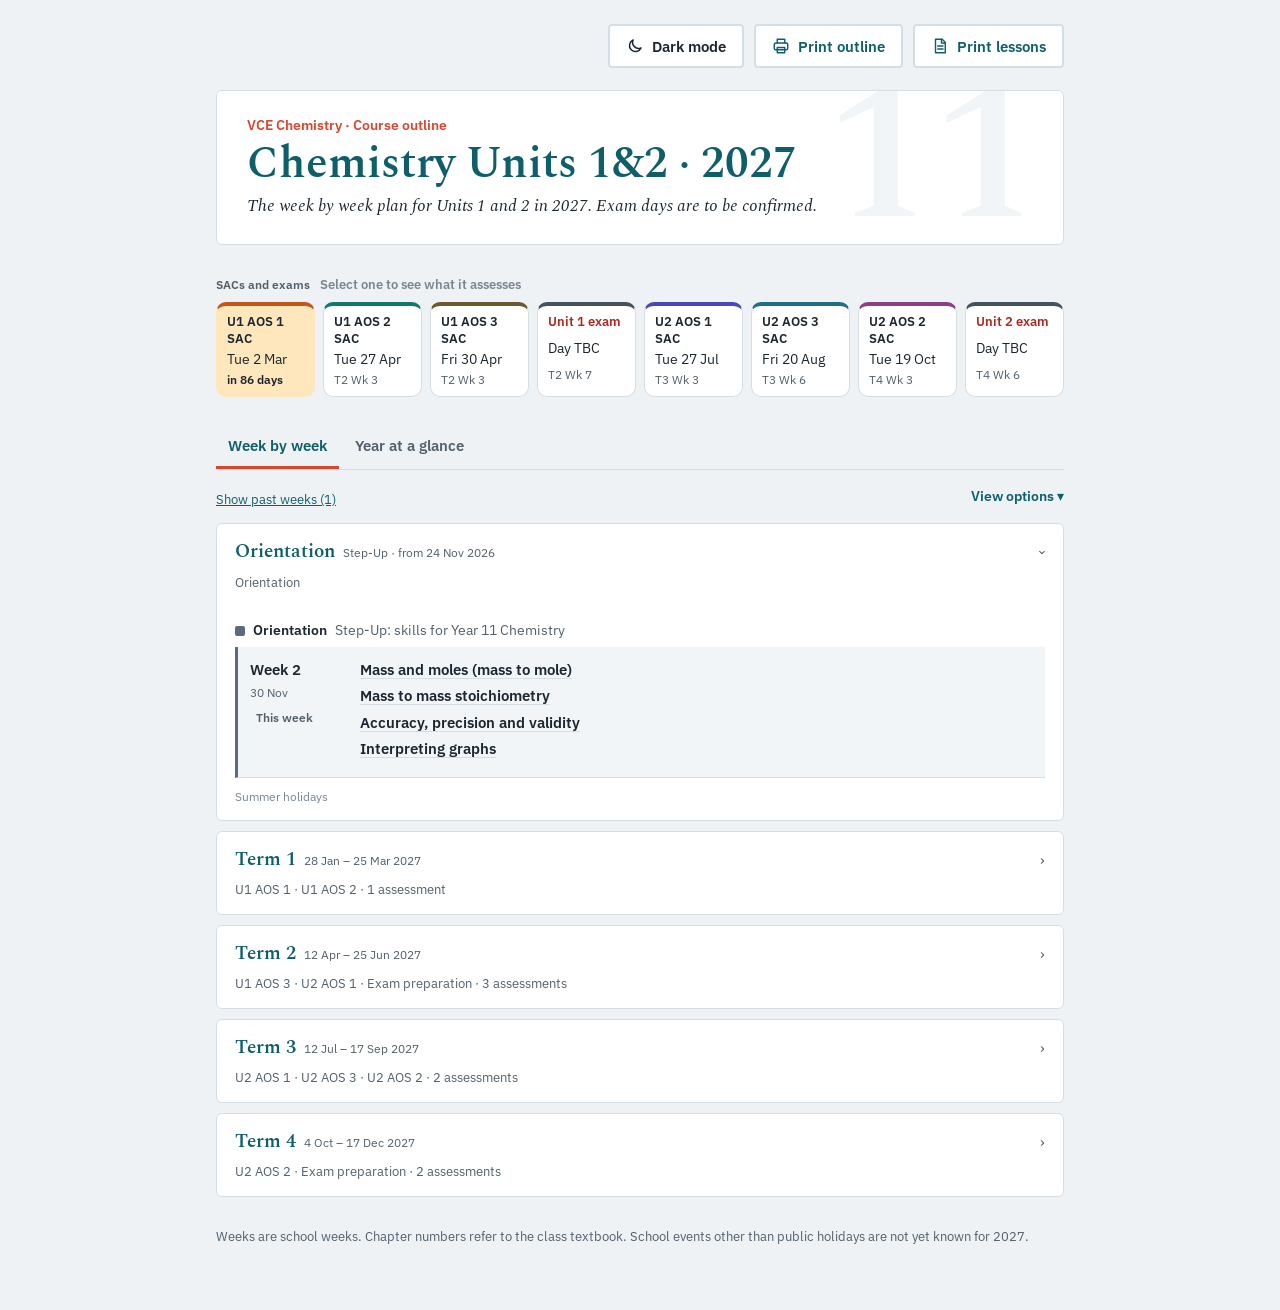
==== commit b04af27b: "Add printing and save as PDF to the outline and lesson pages" ====
--- a/index.html
+++ b/index.html
@@ -343,9 +343,53 @@
 @media (max-width:640px){header::after{font-size:130px;top:-16px}}
 .vtabs button[aria-selected="true"]{color:var(--accent);border-bottom-color:var(--tomato)}
 .items a{color:var(--accent);font-weight:600}
+.toprow{display:flex;justify-content:flex-end;gap:10px;flex-wrap:wrap;margin-bottom:-8px}
+.toprow .r{display:flex;gap:10px;flex-wrap:wrap}
+.pbtn,.toprow .btn{appearance:none;display:inline-flex;align-items:center;gap:8px;min-height:44px;padding:0 16px;border-radius:4px;border:2px solid var(--line);background:var(--surface);color:var(--accent);font:600 14.5px var(--body);text-decoration:none;cursor:pointer}
+.toprow .btn{color:var(--ink)}
+.pbtn:hover,.toprow .btn:hover{border-color:var(--tomato)}
+.pbtn svg{width:18px;height:18px;fill:none;stroke:currentColor;stroke-width:1.9;stroke-linecap:round;stroke-linejoin:round}
+@media print{
+  @page{size:A4;margin:12mm}
+  :root{--bg:#fff;--surface:#fff;--ink:#1c2630;--muted:#52606d;--line:#d6dee5;--tint:#fff;--accent-soft:#fff;--sac-bg:#fff;--exam-bg:#fff}
+  html,body{background:#fff!important}
+  body{font-size:10pt}
+  .wrap{max-width:none!important;padding:0!important;gap:10px!important}
+  .toprow,.vtabs,.wkbar,.fnote,.sackk,#calbox,#calkey,.seg,.pastbtn,.chev,.stlab span,.items details summary .more{display:none!important}
+  header{border:0!important;border-bottom:2px solid var(--accent)!important;border-radius:0!important;padding:0 0 6px!important}
+  header::after{display:none!important}
+  header h1{font-size:20pt!important}
+  header .lede{font-size:10.5pt!important}
+  .sacstrip{gap:6px!important}
+  .sacstrip .sc{border:1px solid var(--line)!important;background:#fff!important;padding:6px 8px!important}
+  #panel-yr{display:grid!important;break-after:page}
+  #panel-yr .toolbar,#paceLede{display:none!important}
+  #panel-yr::before{content:"Pacing and SACs";font-family:var(--display);font-size:14pt;font-weight:600;color:var(--accent)}
+  #pacebox{display:block!important}
+  .pacelist .cov,.pacelist [id^="kk"]{display:none!important}
+  #panel-wk{display:grid!important}
+  details.term-d{border:0!important;border-radius:0!important;break-before:auto}
+  details.term-d>summary{padding:8px 0 4px!important;border-bottom:1px solid var(--accent);border-radius:0!important;break-after:avoid}
+  .tbody{padding:0!important}
+  .wk{break-inside:avoid;padding:6px 4px 6px 14px!important;grid-template-columns:80px minmax(0,1fr)!important}
+  .wk.now{background:none!important}
+  .nowtag{display:none!important}
+  .aosb{break-after:avoid;padding:10px 0 4px!important}
+  #terms .wk[hidden]{display:grid!important}
+  #terms li[hidden]{display:flex!important}
+  #terms .aosb[hidden]{display:flex!important}
+  #terms details.term-d[hidden],#terms .hol[hidden]{display:block!important}
+  .items li.as{background:none!important;border:1px solid var(--line);padding:3px 8px!important;margin:0!important}
+  .items .lbl a{text-decoration:none!important}
+  .tag{border:1px solid currentColor;background:none!important}
+  footer{margin-top:8px;font-size:8.5pt}
+}
+.themebtn{appearance:none;width:44px;height:44px;border-radius:50%;border:1px solid var(--line);background:var(--surface);color:var(--accent);display:grid;place-items:center;cursor:pointer;padding:0}
+
 </style>
 
 <div class="wrap">
+  <div class="toprow"><div class="r"><button class="pbtn" id="printOutline" type="button"><svg viewBox="0 0 24 24" aria-hidden="true"><path d="M7 8V3h10v5"/><rect x="3" y="8" width="18" height="9" rx="2"/><path d="M7 14h10v7H7z"/></svg>Print outline</button><a class="pbtn" href="print.html"><svg viewBox="0 0 24 24" aria-hidden="true"><path d="M6 3h9l4 4v14H6z"/><path d="M14 3v5h5M9 12h7M9 16h7"/></svg>Print lessons</a></div></div>
   <header>
     <div class="eyebrow">VCE Chemistry · Course outline</div>
     <h1>Chemistry Units 1&amp;2 · 2027</h1>
@@ -535,4 +579,16 @@
 apply();
 })();
 </script>
-</body></html>+<script>(function(){
+var saved=null;
+function prep(){if(saved)return;var tw=document.getElementById("terms");
+  saved={past:tw.classList.contains("hidepast"),open:[].map.call(document.querySelectorAll("details.term-d"),function(d){return d.open;}),theme:document.documentElement.getAttribute("data-theme")};
+  tw.classList.remove("hidepast");document.querySelectorAll("details.term-d").forEach(function(d){d.open=true;});
+  document.documentElement.setAttribute("data-theme","light");}
+function undo(){if(!saved)return;var tw=document.getElementById("terms");tw.classList.toggle("hidepast",saved.past);
+  document.querySelectorAll("details.term-d").forEach(function(d,i){d.open=saved.open[i];});
+  if(saved.theme)document.documentElement.setAttribute("data-theme",saved.theme);else document.documentElement.removeAttribute("data-theme");saved=null;}
+window.addEventListener("beforeprint",prep);window.addEventListener("afterprint",function(){setTimeout(undo,300);});
+document.getElementById("printOutline").addEventListener("click",function(){prep();setTimeout(function(){window.print();},60);});
+})();</script>
+</body></html>
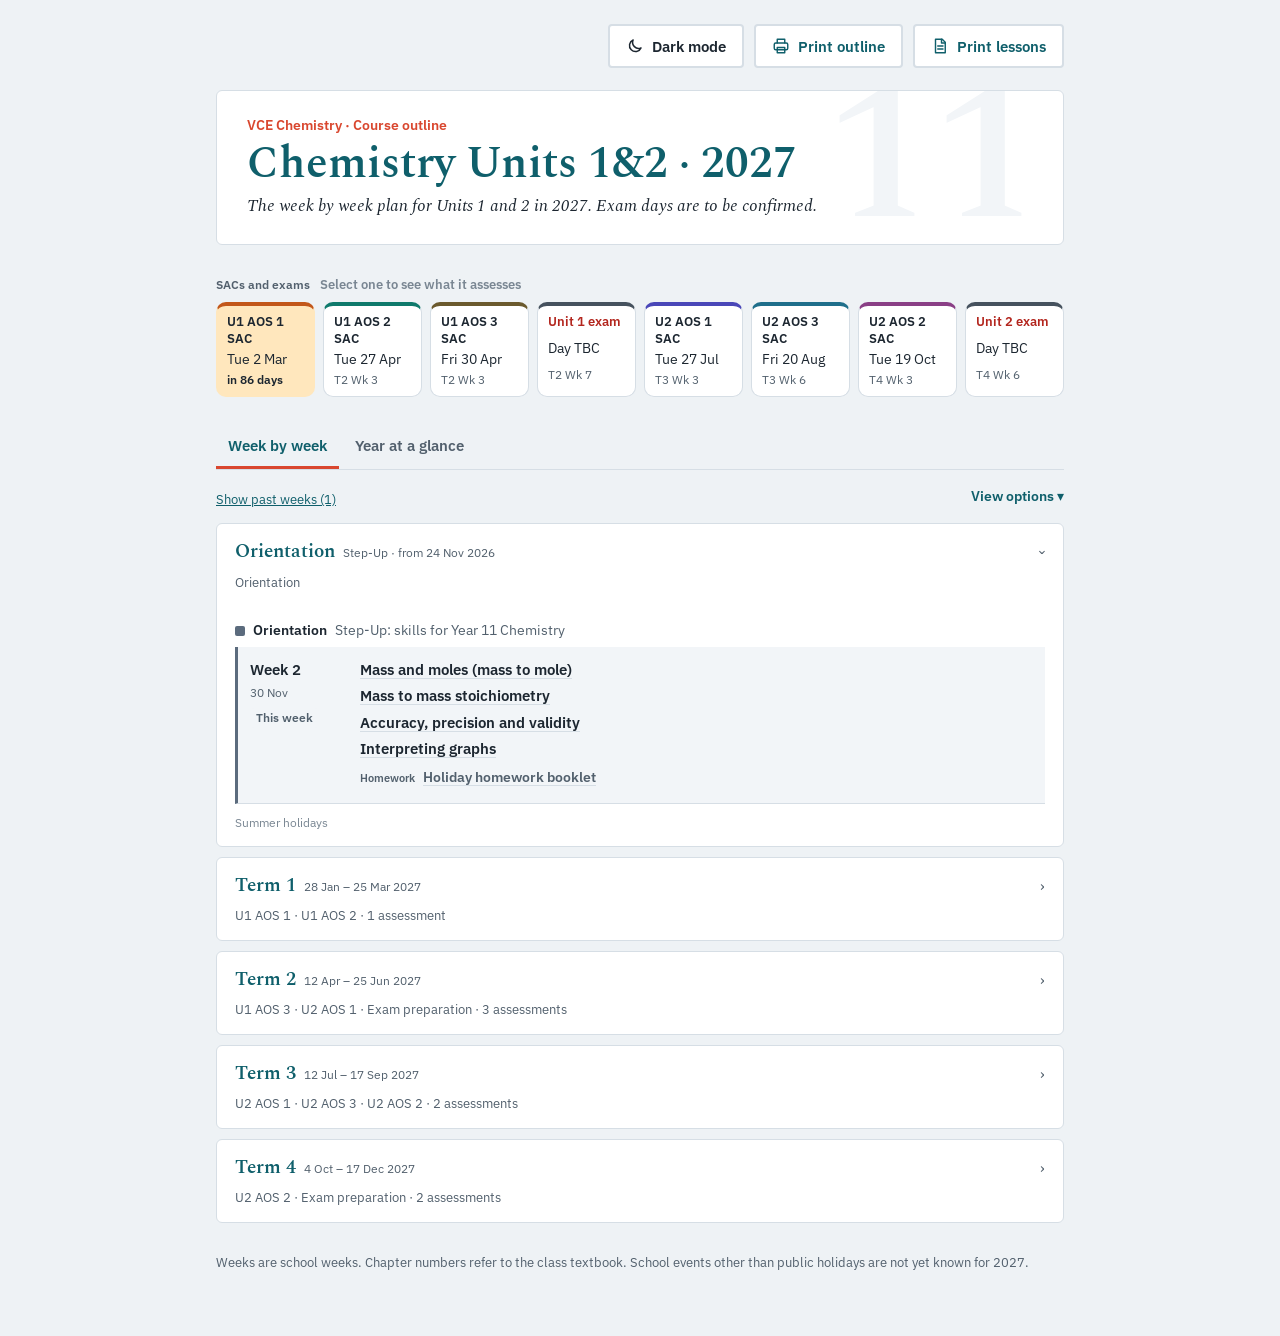
==== commit 90cd5c80: "Add the holiday homework booklet and link it from Step-Up Week 2" ====
--- a/index.html
+++ b/index.html
@@ -435,7 +435,7 @@
 
 <script>
 (function(){
-const TERMS=[{"name": "Orientation", "start": "2026-11-23", "range": "Step-Up · from 24 Nov 2026", "after": "Summer holidays", "weeks": [{"n": 1, "aos": "ori", "items": [{"c": "Ori", "t": "Orientation slides: Unit 1&2 Chemistry 2027", "k": "t", "u": "https://gamma.app/docs/Unit-12-Chemistry-2027-88hq5jxv5bsr544"}, {"c": "Ori", "t": "Welcome to Year 11 Chemistry", "k": "t", "u": "https://swsc-yr11chemistry.github.io/stepup/welcome/"}, {"c": "Ori", "t": "Getting to know you", "k": "t", "u": "https://swsc-yr11chemistry.github.io/stepup/getting-to-know-you/"}, {"c": "Ori", "t": "Unit conversions", "k": "t", "u": "https://swsc-yr11chemistry.github.io/stepup/lesson-1/"}, {"c": "Ori", "t": "Significant figures and rounding", "k": "t", "u": "https://swsc-yr11chemistry.github.io/stepup/lesson-2/"}, {"c": "Ori", "t": "Rearranging equations", "k": "t", "u": "https://swsc-yr11chemistry.github.io/stepup/lesson-3/"}, {"c": "Ori", "t": "Balancing equations", "k": "t", "u": "https://swsc-yr11chemistry.github.io/stepup/lesson-4/"}], "ev": ["No classes (Mon 23 Nov)", "Step-Up starts (Tue 24 Nov)"], "as": []}, {"n": 2, "aos": "ori", "items": [{"c": "Ori", "t": "Mass and moles (mass to mole)", "k": "t", "u": "https://swsc-yr11chemistry.github.io/stepup/lesson-5/"}, {"c": "Ori", "t": "Mass to mass stoichiometry", "k": "t", "u": "https://swsc-yr11chemistry.github.io/stepup/lesson-6/"}, {"c": "Ori", "t": "Accuracy, precision and validity", "k": "t", "u": "https://swsc-yr11chemistry.github.io/stepup/lesson-7/"}, {"c": "Ori", "t": "Interpreting graphs", "k": "t", "u": "https://swsc-yr11chemistry.github.io/stepup/lesson-8/"}], "ev": [], "as": []}]}, {"name": "Term 1", "start": "2027-01-25", "range": "28 Jan – 25 Mar 2027", "after": "Term 1 holidays", "weeks": [{"n": 1, "aos": "a31", "items": [{"c": "", "t": "Lesson to be planned", "k": "t"}, {"c": "Prac", "t": "Paper chromatography with R<sub>f</sub> values", "k": "p"}], "ev": ["Australia Day (Tue 26 Jan)", "Students start (Thu 28 Jan)"], "as": []}, {"n": 2, "aos": "a31", "items": [{"c": "2B", "t": "Electronegativity and polar bonds", "k": "t", "u": "https://eduvic.sharepoint.com/:f:/r/sites/202711CHESWSC/Class%20Materials/1%20U1%20AOS1%20Materials/2B%20Polarity%20and%20intermolecular%20bonding"}, {"c": "2A", "t": "Lewis structures", "k": "t", "u": "https://eduvic.sharepoint.com/:f:/r/sites/202711CHESWSC/Class%20Materials/1%20U1%20AOS1%20Materials/2A%20Covalent%20substances%20and%20shapes"}, {"c": "2A", "t": "Shapes of molecules (VSEPR)", "k": "t", "u": "https://eduvic.sharepoint.com/:f:/r/sites/202711CHESWSC/Class%20Materials/1%20U1%20AOS1%20Materials/2A%20Covalent%20substances%20and%20shapes"}], "ev": [], "as": []}, {"n": 3, "aos": "a31", "items": [{"c": "2B", "t": "Polar and non-polar molecules", "k": "t", "u": "https://eduvic.sharepoint.com/:f:/r/sites/202711CHESWSC/Class%20Materials/1%20U1%20AOS1%20Materials/2B%20Polarity%20and%20intermolecular%20bonding"}, {"c": "2B", "t": "Intermolecular forces", "k": "t", "u": "https://eduvic.sharepoint.com/:f:/r/sites/202711CHESWSC/Class%20Materials/1%20U1%20AOS1%20Materials/2B%20Polarity%20and%20intermolecular%20bonding"}, {"c": "5A", "t": "Solubility and R<sub>f</sub> values explained", "k": "t", "u": "https://eduvic.sharepoint.com/:f:/r/sites/202711CHESWSC/Class%20Materials/1%20U1%20AOS1%20Materials/5A%20Investigating%20solubility"}, {"c": "Prac", "t": "Chromatography with a different solvent", "k": "p"}], "ev": [], "as": []}, {"n": 4, "aos": "a31", "items": [{"c": "2B", "t": "Melting and boiling points of molecular substances", "k": "t", "u": "https://eduvic.sharepoint.com/:f:/r/sites/202711CHESWSC/Class%20Materials/1%20U1%20AOS1%20Materials/2B%20Polarity%20and%20intermolecular%20bonding"}, {"c": "2C", "t": "Diamond and graphite", "k": "t", "u": "https://eduvic.sharepoint.com/:f:/r/sites/202711CHESWSC/Class%20Materials/1%20U1%20AOS1%20Materials/2C%20Molecular%20substances%20%28HW%29"}, {"c": "4A", "t": "Ionic bonding", "k": "t", "u": "https://eduvic.sharepoint.com/:f:/r/sites/202711CHESWSC/Class%20Materials/1%20U1%20AOS1%20Materials/4A%20Ionic%20bonding"}, {"c": "4B", "t": "Ionic compounds, formulas and polyatomic ions", "k": "t", "u": "https://eduvic.sharepoint.com/:f:/r/sites/202711CHESWSC/Class%20Materials/1%20U1%20AOS1%20Materials/4B%20Ionic%20compounds%20and%20equations"}], "ev": [], "as": []}, {"n": 5, "aos": "a31", "items": [{"c": "4C", "t": "Precipitation and ionic equations", "k": "t", "u": "https://eduvic.sharepoint.com/:f:/r/sites/202711CHESWSC/Class%20Materials/1%20U1%20AOS1%20Materials/4C%20Precipitation%20and%20ionic%20equations"}, {"c": "", "t": "Lesson to be planned", "k": "t"}, {"c": "Rev", "t": "U1 AOS 1 revision", "k": "r", "u": "https://eduvic.sharepoint.com/:f:/r/sites/202711CHESWSC/Class%20Materials/1%20U1%20AOS1%20Materials/Revision"}], "ev": [], "as": []}, {"n": 6, "aos": "a32", "items": [{"c": "6A", "t": "Relative mass", "k": "t", "u": "https://eduvic.sharepoint.com/:f:/r/sites/202711CHESWSC/Class%20Materials/2%20U1%20AOS2%20Quantifying/6A%20Relative%20mass"}, {"c": "6B", "t": "Avogadro's constant and the mole", "k": "t", "u": "https://eduvic.sharepoint.com/:f:/r/sites/202711CHESWSC/Class%20Materials/2%20U1%20AOS2%20Quantifying/6B%20Avogadro%27s%20constant%20and%20the%20mole"}], "ev": [], "as": [{"t": "U1 AOS 1 SAC", "d": "Tue 2 Mar", "iso": "2027-03-02", "aos": "a31", "u": "https://eduvic.sharepoint.com/:f:/r/sites/ScienceFaculty567/Shared%20Documents/Chemistry%20Units%201%2C2/Teacher%20only/1%20U1%20AOS1%20Materials"}]}, {"n": 7, "aos": "a32", "items": [{"c": "6B", "t": "Avogadro's constant and the mole", "k": "t", "u": "https://eduvic.sharepoint.com/:f:/r/sites/202711CHESWSC/Class%20Materials/2%20U1%20AOS2%20Quantifying/6B%20Avogadro%27s%20constant%20and%20the%20mole"}, {"c": "Prac", "t": "Experimentally determining the empirical formula of a compound", "k": "p", "u": "https://eduvic.sharepoint.com/:f:/r/sites/202711CHESWSC/Class%20Materials/2%20U1%20AOS2%20Quantifying/6%20Prac%20Empirical%20formula%20of%20a%20compound"}], "ev": ["Labour Day (Mon 8 Mar)"], "as": []}, {"n": 8, "aos": "a32", "items": [{"c": "6C", "t": "Calculations involving mass", "k": "t", "u": "https://eduvic.sharepoint.com/:f:/r/sites/202711CHESWSC/Class%20Materials/2%20U1%20AOS2%20Quantifying/6C%20Calculations%20involving%20mass"}, {"c": "7A/7B", "t": "Grouping hydrocarbons and nomenclature", "k": "t", "u": "https://eduvic.sharepoint.com/:f:/r/sites/202711CHESWSC/Class%20Materials/2%20U1%20AOS2%20Quantifying/7A-7B%20Hydrocarbons%20and%20nomenclature"}], "ev": [], "as": []}, {"n": 9, "aos": "a32", "items": [{"c": "7C", "t": "Functional groups", "k": "t", "u": "https://eduvic.sharepoint.com/:f:/r/sites/202711CHESWSC/Class%20Materials/2%20U1%20AOS2%20Quantifying/7C%20Functional%20groups"}, {"c": "Rev", "t": "U1 AOS 2 revision (Chapters 6 and 7)", "k": "r", "u": "https://eduvic.sharepoint.com/:f:/r/sites/202711CHESWSC/Class%20Materials/2%20U1%20AOS2%20Quantifying/Revision"}], "ev": ["Last day of term (Thu 25 Mar)", "Good Friday (26 Mar)"], "as": []}]}, {"name": "Term 2", "start": "2027-04-12", "range": "12 Apr – 25 Jun 2027", "after": "Term 2 holidays", "weeks": [{"n": 1, "aos": "a43", "items": [{"c": "Inv", "t": "Understanding the task", "k": "t", "u": "https://eduvic.sharepoint.com/:f:/r/sites/202711CHESWSC/Class%20Materials/3%20U1%20AOS3%20Research%20investigation/Understanding%20the%20task"}, {"c": "Rev", "t": "U1 AOS 2 revision", "k": "r", "u": "https://eduvic.sharepoint.com/:f:/r/sites/202711CHESWSC/Class%20Materials/2%20U1%20AOS2%20Quantifying/Revision"}], "ev": [], "as": []}, {"n": 2, "aos": "a43", "items": [{"c": "Inv", "t": "Research investigation (in class)", "k": "t", "u": "https://eduvic.sharepoint.com/:f:/r/sites/202711CHESWSC/Class%20Materials/3%20U1%20AOS3%20Research%20investigation/Research%20investigation"}, {"c": "Rev", "t": "Revision", "k": "r", "u": "https://eduvic.sharepoint.com/:f:/r/sites/202711CHESWSC/Class%20Materials/2%20U1%20AOS2%20Quantifying/Revision"}], "ev": [], "as": []}, {"n": 3, "aos": "a41", "items": [{"c": "9A", "t": "Physical and thermal properties of water", "k": "t", "u": "https://eduvic.sharepoint.com/:f:/r/sites/202711CHESWSC/Class%20Materials/5%20U2%20AOS1%20Water%2C%20acids%20and%20redox/9A%20Properties%20of%20water"}, {"c": "9A.1", "t": "How much energy is in junk food?", "k": "p", "u": "https://eduvic.sharepoint.com/:f:/r/sites/202711CHESWSC/Class%20Materials/5%20U2%20AOS1%20Water%2C%20acids%20and%20redox/9A.1%20Prac%20How%20much%20energy%20is%20in%20junk%20food"}], "ev": [], "as": [{"t": "U1 AOS 2 SAC", "d": "Tue 27 Apr", "iso": "2027-04-27", "aos": "a32", "u": "https://eduvic.sharepoint.com/:f:/r/sites/ScienceFaculty567/Shared%20Documents/Chemistry%20Units%201%2C2/Teacher%20only/2%20U1%20AOS2%20Quantifying"}, {"t": "U1 AOS 3 SAC", "d": "Fri 30 Apr", "iso": "2027-04-30", "aos": "a43", "o": "Research investigation · response due", "u": "https://eduvic.sharepoint.com/:f:/r/sites/ScienceFaculty567/Shared%20Documents/Chemistry%20Units%201%2C2/Teacher%20only/3%20U1%20AOS3%20Research%20investigation"}]}, {"n": 4, "aos": "a41", "items": [{"c": "9A", "t": "Physical and thermal properties of water", "k": "t", "u": "https://eduvic.sharepoint.com/:f:/r/sites/202711CHESWSC/Class%20Materials/5%20U2%20AOS1%20Water%2C%20acids%20and%20redox/9A%20Properties%20of%20water"}, {"c": "10A", "t": "Brønsted–Lowry acids and bases", "k": "t", "u": "https://eduvic.sharepoint.com/:f:/r/sites/202711CHESWSC/Class%20Materials/5%20U2%20AOS1%20Water%2C%20acids%20and%20redox/10A%20Br%C3%B8nsted-Lowry%20acids%20and%20bases"}, {"c": "10B", "t": "Reactions of acids and bases", "k": "t", "u": "https://eduvic.sharepoint.com/:f:/r/sites/202711CHESWSC/Class%20Materials/5%20U2%20AOS1%20Water%2C%20acids%20and%20redox/10B%20Reactions%20of%20acids%20and%20bases"}], "ev": [], "as": []}, {"n": 5, "aos": "a41", "items": [{"c": "11A", "t": "Redox reactions and equations", "k": "t", "u": "https://eduvic.sharepoint.com/:f:/r/sites/202711CHESWSC/Class%20Materials/5%20U2%20AOS1%20Water%2C%20acids%20and%20redox/11A%20Redox%20reactions%20and%20equations"}, {"c": "Demo", "t": "Redox reactions", "k": "d", "u": "https://eduvic.sharepoint.com/:f:/r/sites/202711CHESWSC/Class%20Materials/5%20U2%20AOS1%20Water%2C%20acids%20and%20redox/11A%20Demo%20Redox%20reactions"}, {"c": "11B", "t": "Reactivity of metals", "k": "t", "u": "https://eduvic.sharepoint.com/:f:/r/sites/202711CHESWSC/Class%20Materials/5%20U2%20AOS1%20Water%2C%20acids%20and%20redox/11B%20Reactivity%20of%20metals"}], "ev": ["Last day for Unit 1 assessments (Fri)"], "as": []}, {"n": 6, "aos": "rev", "items": [{"c": "11B", "t": "Reactivity of metals", "k": "t", "u": "https://eduvic.sharepoint.com/:f:/r/sites/202711CHESWSC/Class%20Materials/5%20U2%20AOS1%20Water%2C%20acids%20and%20redox/11B%20Reactivity%20of%20metals"}, {"c": "Rev", "t": "Unit 1 exam revision", "k": "r", "u": "https://eduvic.sharepoint.com/:f:/r/sites/202711CHESWSC/Class%20Materials/4%20Unit%201%20exam/Revision"}], "ev": [], "as": []}, {"n": 7, "aos": "rev", "items": [{"c": "Rev", "t": "Unit 1 exam revision", "k": "r", "u": "https://eduvic.sharepoint.com/:f:/r/sites/202711CHESWSC/Class%20Materials/4%20Unit%201%20exam/Revision"}], "ev": [], "as": [{"t": "Unit 1 exam", "d": "Exam period from Wk 7", "iso": "2027-05-26", "exam": true, "aos": "rev", "o": "Exam day to be confirmed", "u": "https://eduvic.sharepoint.com/:f:/r/sites/ScienceFaculty567/Shared%20Documents/Chemistry%20Units%201%2C2/Teacher%20only/4%20Unit%201%20exam"}]}, {"n": 8, "aos": "rev", "items": [], "ev": ["Unit 1 exams continue"], "as": []}, {"n": 9, "aos": "a41", "items": [{"c": "11C", "t": "Applications of redox reactions in society", "k": "t", "u": "https://eduvic.sharepoint.com/:f:/r/sites/202711CHESWSC/Class%20Materials/5%20U2%20AOS1%20Water%2C%20acids%20and%20redox/11C%20Applications%20of%20redox%20reactions"}, {"c": "11C.3", "t": "How can half-cells turn chemical energy into electrical energy?", "k": "p", "u": "https://eduvic.sharepoint.com/:f:/r/sites/202711CHESWSC/Class%20Materials/5%20U2%20AOS1%20Water%2C%20acids%20and%20redox/11C.3%20Prac%20Half-cells"}], "ev": [], "as": []}, {"n": 10, "aos": "a41", "items": [{"c": "11C", "t": "Applications of redox reactions in society", "k": "t", "u": "https://eduvic.sharepoint.com/:f:/r/sites/202711CHESWSC/Class%20Materials/5%20U2%20AOS1%20Water%2C%20acids%20and%20redox/11C%20Applications%20of%20redox%20reactions"}, {"c": "Rev", "t": "U2 AOS 1 revision", "k": "r", "u": "https://eduvic.sharepoint.com/:f:/r/sites/202711CHESWSC/Class%20Materials/5%20U2%20AOS1%20Water%2C%20acids%20and%20redox/Revision"}], "ev": [], "as": []}, {"n": 11, "aos": "a41", "items": [{"c": "Rev", "t": "U2 AOS 1 revision", "k": "r", "u": "https://eduvic.sharepoint.com/:f:/r/sites/202711CHESWSC/Class%20Materials/5%20U2%20AOS1%20Water%2C%20acids%20and%20redox/Revision"}], "ev": ["This week is spare."], "as": []}]}, {"name": "Term 3", "start": "2027-07-12", "range": "12 Jul – 17 Sep 2027", "after": "Term 3 holidays", "weeks": [{"n": 1, "aos": "a41", "items": [{"c": "Rev", "t": "U2 AOS 1 review", "k": "r", "u": "https://eduvic.sharepoint.com/:f:/r/sites/202711CHESWSC/Class%20Materials/5%20U2%20AOS1%20Water%2C%20acids%20and%20redox/Revision"}, {"c": "Rev", "t": "U2 AOS 1 revision", "k": "r", "u": "https://eduvic.sharepoint.com/:f:/r/sites/202711CHESWSC/Class%20Materials/5%20U2%20AOS1%20Water%2C%20acids%20and%20redox/Revision"}], "ev": [], "as": []}, {"n": 2, "aos": "b23", "items": [{"c": "Rev", "t": "U2 AOS 1 revision", "k": "r", "u": "https://eduvic.sharepoint.com/:f:/r/sites/202711CHESWSC/Class%20Materials/5%20U2%20AOS1%20Water%2C%20acids%20and%20redox/Revision"}, {"c": "Ch 16", "t": "Science investigation skills", "k": "t", "u": "https://eduvic.sharepoint.com/:f:/r/sites/202711CHESWSC/Class%20Materials/7%20U2%20AOS3%20Investigation/16%20Science%20investigation%20skills"}], "ev": [], "as": []}, {"n": 3, "aos": "b23", "items": [{"c": "Ch 16", "t": "Science investigation skills", "k": "t", "u": "https://eduvic.sharepoint.com/:f:/r/sites/202711CHESWSC/Class%20Materials/7%20U2%20AOS3%20Investigation/16%20Science%20investigation%20skills"}], "ev": [], "as": [{"t": "U2 AOS 1 SAC", "d": "Tue 27 Jul", "iso": "2027-07-27", "aos": "a41", "u": "https://eduvic.sharepoint.com/:f:/r/sites/ScienceFaculty567/Shared%20Documents/Chemistry%20Units%201%2C2/Teacher%20only/5%20U2%20AOS1%20Water%2C%20acids%20and%20redox"}]}, {"n": 4, "aos": "b23", "items": [{"c": "Inv", "t": "Understanding the task", "k": "p", "u": "https://eduvic.sharepoint.com/:f:/r/sites/202711CHESWSC/Class%20Materials/7%20U2%20AOS3%20Investigation/Aluminium-air%20cell%20investigation"}, {"c": "Inv", "t": "Planning the investigation", "k": "p", "u": "https://eduvic.sharepoint.com/:f:/r/sites/202711CHESWSC/Class%20Materials/7%20U2%20AOS3%20Investigation/Aluminium-air%20cell%20investigation"}], "ev": ["Parent–teacher interviews (date TBC)"], "as": []}, {"n": 5, "aos": "b23", "items": [{"c": "Inv", "t": "Conducting the investigation: aluminium–air cell", "k": "p", "u": "https://eduvic.sharepoint.com/:f:/r/sites/202711CHESWSC/Class%20Materials/7%20U2%20AOS3%20Investigation/Aluminium-air%20cell%20investigation"}], "ev": [], "as": []}, {"n": 6, "aos": "b23", "items": [{"c": "Inv", "t": "Writing up the investigation", "k": "p", "u": "https://eduvic.sharepoint.com/:f:/r/sites/202711CHESWSC/Class%20Materials/7%20U2%20AOS3%20Investigation/Aluminium-air%20cell%20investigation"}, {"c": "12A", "t": "Measuring solutions", "k": "t", "u": "https://eduvic.sharepoint.com/:f:/r/sites/202711CHESWSC/Class%20Materials/6%20U2%20AOS2%20Measuring%20and%20analysing/12A%20Measuring%20solutions"}], "ev": [], "as": [{"t": "U2 AOS 3 SAC", "d": "Fri 20 Aug", "iso": "2027-08-20", "aos": "b23", "o": "Student-adapted or student-designed investigation · report due", "u": "https://eduvic.sharepoint.com/:f:/r/sites/ScienceFaculty567/Shared%20Documents/Chemistry%20Units%201%2C2/Teacher%20only/7%20U2%20AOS3%20Investigation"}]}, {"n": 7, "aos": "a42", "items": [{"c": "12A", "t": "Measuring solutions", "k": "t", "u": "https://eduvic.sharepoint.com/:f:/r/sites/202711CHESWSC/Class%20Materials/6%20U2%20AOS2%20Measuring%20and%20analysing/12A%20Measuring%20solutions"}, {"c": "12B", "t": "Predicting solubility", "k": "t", "u": "https://eduvic.sharepoint.com/:f:/r/sites/202711CHESWSC/Class%20Materials/6%20U2%20AOS2%20Measuring%20and%20analysing/12B%20Predicting%20solubility"}, {"c": "Demo", "t": "Supersaturated solution of sodium acetate", "k": "d", "u": "https://eduvic.sharepoint.com/:f:/r/sites/202711CHESWSC/Class%20Materials/6%20U2%20AOS2%20Measuring%20and%20analysing/12B%20Demo%20Supersaturated%20sodium%20acetate"}], "ev": [], "as": []}, {"n": 8, "aos": "a42", "items": [{"c": "12B", "t": "Predicting solubility", "k": "t", "u": "https://eduvic.sharepoint.com/:f:/r/sites/202711CHESWSC/Class%20Materials/6%20U2%20AOS2%20Measuring%20and%20analysing/12B%20Predicting%20solubility"}, {"c": "13A", "t": "Volumetric analysis", "k": "t", "u": "https://eduvic.sharepoint.com/:f:/r/sites/202711CHESWSC/Class%20Materials/6%20U2%20AOS2%20Measuring%20and%20analysing/13A%20Volumetric%20analysis"}], "ev": [], "as": []}, {"n": 9, "aos": "a42", "items": [{"c": "Rev", "t": "Consolidation: Chapters 12 and 13", "k": "r", "u": "https://eduvic.sharepoint.com/:f:/r/sites/202711CHESWSC/Class%20Materials/6%20U2%20AOS2%20Measuring%20and%20analysing/13%20Consolidation%20Chapters%2012%20and%2013"}, {"c": "13A.1", "t": "Preparing a standard solution and using it to find the concentration of an unknown", "k": "p", "u": "https://eduvic.sharepoint.com/:f:/r/sites/202711CHESWSC/Class%20Materials/6%20U2%20AOS2%20Measuring%20and%20analysing/13A.1%20Prac%20Standard%20solution%20and%20unknown%20concentration"}], "ev": [], "as": []}, {"n": 10, "aos": "a42", "items": [{"c": "14A", "t": "Gases", "k": "t", "u": "https://eduvic.sharepoint.com/:f:/r/sites/202711CHESWSC/Class%20Materials/6%20U2%20AOS2%20Measuring%20and%20analysing/14A%20Gases"}], "ev": [], "as": []}]}, {"name": "Term 4", "start": "2027-10-04", "range": "4 Oct – 17 Dec 2027", "after": "Year 12 Step-Up from late November", "weeks": [{"n": 1, "aos": "a42", "items": [{"c": "15B", "t": "Analysing ions using light", "k": "t", "u": "https://eduvic.sharepoint.com/:f:/r/sites/202711CHESWSC/Class%20Materials/6%20U2%20AOS2%20Measuring%20and%20analysing/15B%20Analysing%20ions%20using%20light"}], "ev": [], "as": []}, {"n": 2, "aos": "a42", "items": [{"c": "Rev", "t": "Consolidation: Chapters 14 and 15", "k": "r", "u": "https://eduvic.sharepoint.com/:f:/r/sites/202711CHESWSC/Class%20Materials/6%20U2%20AOS2%20Measuring%20and%20analysing/15%20Consolidation%20Chapters%2014%20and%2015"}, {"c": "Rev", "t": "U2 AOS 2 revision", "k": "r", "u": "https://eduvic.sharepoint.com/:f:/r/sites/202711CHESWSC/Class%20Materials/6%20U2%20AOS2%20Measuring%20and%20analysing/Revision"}], "ev": [], "as": []}, {"n": 3, "aos": "rev", "items": [{"c": "Rev", "t": "Unit 2 exam revision", "k": "r", "u": "https://eduvic.sharepoint.com/:f:/r/sites/202711CHESWSC/Class%20Materials/8%20Unit%202%20exam/Revision"}], "ev": [], "as": [{"t": "U2 AOS 2 SAC", "d": "Tue 19 Oct", "iso": "2027-10-19", "aos": "a42", "u": "https://eduvic.sharepoint.com/:f:/r/sites/ScienceFaculty567/Shared%20Documents/Chemistry%20Units%201%2C2/Teacher%20only/6%20U2%20AOS2%20Measuring%20and%20analysing"}]}, {"n": 4, "aos": "rev", "items": [{"c": "Rev", "t": "Unit 2 exam revision", "k": "r", "u": "https://eduvic.sharepoint.com/:f:/r/sites/202711CHESWSC/Class%20Materials/8%20Unit%202%20exam/Revision"}], "ev": ["Last day for Unit 2 assessments (Fri 29 Oct)"], "as": []}, {"n": 5, "aos": "rev", "items": [{"c": "Rev", "t": "Unit 2 exam revision", "k": "r", "u": "https://eduvic.sharepoint.com/:f:/r/sites/202711CHESWSC/Class%20Materials/8%20Unit%202%20exam/Revision"}], "ev": ["Melbourne Cup Day (Tue 2 Nov)"], "as": []}, {"n": 6, "aos": "rev", "items": [{"c": "Rev", "t": "Unit 2 exam revision", "k": "r", "u": "https://eduvic.sharepoint.com/:f:/r/sites/202711CHESWSC/Class%20Materials/8%20Unit%202%20exam/Revision"}], "ev": [], "as": [{"t": "Unit 2 exam", "d": "Exam period from Wk 6", "iso": "2027-11-11", "exam": true, "aos": "rev", "o": "Exam day to be confirmed", "u": "https://eduvic.sharepoint.com/:f:/r/sites/ScienceFaculty567/Shared%20Documents/Chemistry%20Units%201%2C2/Teacher%20only/8%20Unit%202%20exam"}]}, {"n": 7, "aos": "rev", "items": [], "ev": ["Unit 2 exams continue"], "as": []}]}];
+const TERMS=[{"name": "Orientation", "start": "2026-11-23", "range": "Step-Up · from 24 Nov 2026", "after": "Summer holidays", "weeks": [{"n": 1, "aos": "ori", "items": [{"c": "Ori", "t": "Orientation slides: Unit 1&2 Chemistry 2027", "k": "t", "u": "https://gamma.app/docs/Unit-12-Chemistry-2027-88hq5jxv5bsr544"}, {"c": "Ori", "t": "Welcome to Year 11 Chemistry", "k": "t", "u": "https://swsc-yr11chemistry.github.io/stepup/welcome/"}, {"c": "Ori", "t": "Getting to know you", "k": "t", "u": "https://swsc-yr11chemistry.github.io/stepup/getting-to-know-you/"}, {"c": "Ori", "t": "Unit conversions", "k": "t", "u": "https://swsc-yr11chemistry.github.io/stepup/lesson-1/"}, {"c": "Ori", "t": "Significant figures and rounding", "k": "t", "u": "https://swsc-yr11chemistry.github.io/stepup/lesson-2/"}, {"c": "Ori", "t": "Rearranging equations", "k": "t", "u": "https://swsc-yr11chemistry.github.io/stepup/lesson-3/"}, {"c": "Ori", "t": "Balancing equations", "k": "t", "u": "https://swsc-yr11chemistry.github.io/stepup/lesson-4/"}], "ev": ["No classes (Mon 23 Nov)", "Step-Up starts (Tue 24 Nov)"], "as": []}, {"n": 2, "aos": "ori", "items": [{"c": "Ori", "t": "Mass and moles (mass to mole)", "k": "t", "u": "https://swsc-yr11chemistry.github.io/stepup/lesson-5/"}, {"c": "Ori", "t": "Mass to mass stoichiometry", "k": "t", "u": "https://swsc-yr11chemistry.github.io/stepup/lesson-6/"}, {"c": "Ori", "t": "Accuracy, precision and validity", "k": "t", "u": "https://swsc-yr11chemistry.github.io/stepup/lesson-7/"}, {"c": "Ori", "t": "Interpreting graphs", "k": "t", "u": "https://swsc-yr11chemistry.github.io/stepup/lesson-8/"}, {"c": "Ori", "t": "Holiday homework booklet", "k": "h", "u": "https://swsc-yr11chemistry.github.io/stepup/holiday-homework/"}], "ev": [], "as": []}]}, {"name": "Term 1", "start": "2027-01-25", "range": "28 Jan – 25 Mar 2027", "after": "Term 1 holidays", "weeks": [{"n": 1, "aos": "a31", "items": [{"c": "", "t": "Lesson to be planned", "k": "t"}, {"c": "Prac", "t": "Paper chromatography with R<sub>f</sub> values", "k": "p"}], "ev": ["Australia Day (Tue 26 Jan)", "Students start (Thu 28 Jan)"], "as": []}, {"n": 2, "aos": "a31", "items": [{"c": "2B", "t": "Electronegativity and polar bonds", "k": "t", "u": "https://eduvic.sharepoint.com/:f:/r/sites/202711CHESWSC/Class%20Materials/1%20U1%20AOS1%20Materials/2B%20Polarity%20and%20intermolecular%20bonding"}, {"c": "2A", "t": "Lewis structures", "k": "t", "u": "https://eduvic.sharepoint.com/:f:/r/sites/202711CHESWSC/Class%20Materials/1%20U1%20AOS1%20Materials/2A%20Covalent%20substances%20and%20shapes"}, {"c": "2A", "t": "Shapes of molecules (VSEPR)", "k": "t", "u": "https://eduvic.sharepoint.com/:f:/r/sites/202711CHESWSC/Class%20Materials/1%20U1%20AOS1%20Materials/2A%20Covalent%20substances%20and%20shapes"}], "ev": [], "as": []}, {"n": 3, "aos": "a31", "items": [{"c": "2B", "t": "Polar and non-polar molecules", "k": "t", "u": "https://eduvic.sharepoint.com/:f:/r/sites/202711CHESWSC/Class%20Materials/1%20U1%20AOS1%20Materials/2B%20Polarity%20and%20intermolecular%20bonding"}, {"c": "2B", "t": "Intermolecular forces", "k": "t", "u": "https://eduvic.sharepoint.com/:f:/r/sites/202711CHESWSC/Class%20Materials/1%20U1%20AOS1%20Materials/2B%20Polarity%20and%20intermolecular%20bonding"}, {"c": "5A", "t": "Solubility and R<sub>f</sub> values explained", "k": "t", "u": "https://eduvic.sharepoint.com/:f:/r/sites/202711CHESWSC/Class%20Materials/1%20U1%20AOS1%20Materials/5A%20Investigating%20solubility"}, {"c": "Prac", "t": "Chromatography with a different solvent", "k": "p"}], "ev": [], "as": []}, {"n": 4, "aos": "a31", "items": [{"c": "2B", "t": "Melting and boiling points of molecular substances", "k": "t", "u": "https://eduvic.sharepoint.com/:f:/r/sites/202711CHESWSC/Class%20Materials/1%20U1%20AOS1%20Materials/2B%20Polarity%20and%20intermolecular%20bonding"}, {"c": "2C", "t": "Diamond and graphite", "k": "t", "u": "https://eduvic.sharepoint.com/:f:/r/sites/202711CHESWSC/Class%20Materials/1%20U1%20AOS1%20Materials/2C%20Molecular%20substances%20%28HW%29"}, {"c": "4A", "t": "Ionic bonding", "k": "t", "u": "https://eduvic.sharepoint.com/:f:/r/sites/202711CHESWSC/Class%20Materials/1%20U1%20AOS1%20Materials/4A%20Ionic%20bonding"}, {"c": "4B", "t": "Ionic compounds, formulas and polyatomic ions", "k": "t", "u": "https://eduvic.sharepoint.com/:f:/r/sites/202711CHESWSC/Class%20Materials/1%20U1%20AOS1%20Materials/4B%20Ionic%20compounds%20and%20equations"}], "ev": [], "as": []}, {"n": 5, "aos": "a31", "items": [{"c": "4C", "t": "Precipitation and ionic equations", "k": "t", "u": "https://eduvic.sharepoint.com/:f:/r/sites/202711CHESWSC/Class%20Materials/1%20U1%20AOS1%20Materials/4C%20Precipitation%20and%20ionic%20equations"}, {"c": "", "t": "Lesson to be planned", "k": "t"}, {"c": "Rev", "t": "U1 AOS 1 revision", "k": "r", "u": "https://eduvic.sharepoint.com/:f:/r/sites/202711CHESWSC/Class%20Materials/1%20U1%20AOS1%20Materials/Revision"}], "ev": [], "as": []}, {"n": 6, "aos": "a32", "items": [{"c": "6A", "t": "Relative mass", "k": "t", "u": "https://eduvic.sharepoint.com/:f:/r/sites/202711CHESWSC/Class%20Materials/2%20U1%20AOS2%20Quantifying/6A%20Relative%20mass"}, {"c": "6B", "t": "Avogadro's constant and the mole", "k": "t", "u": "https://eduvic.sharepoint.com/:f:/r/sites/202711CHESWSC/Class%20Materials/2%20U1%20AOS2%20Quantifying/6B%20Avogadro%27s%20constant%20and%20the%20mole"}], "ev": [], "as": [{"t": "U1 AOS 1 SAC", "d": "Tue 2 Mar", "iso": "2027-03-02", "aos": "a31", "u": "https://eduvic.sharepoint.com/:f:/r/sites/ScienceFaculty567/Shared%20Documents/Chemistry%20Units%201%2C2/Teacher%20only/1%20U1%20AOS1%20Materials"}]}, {"n": 7, "aos": "a32", "items": [{"c": "6B", "t": "Avogadro's constant and the mole", "k": "t", "u": "https://eduvic.sharepoint.com/:f:/r/sites/202711CHESWSC/Class%20Materials/2%20U1%20AOS2%20Quantifying/6B%20Avogadro%27s%20constant%20and%20the%20mole"}, {"c": "Prac", "t": "Experimentally determining the empirical formula of a compound", "k": "p", "u": "https://eduvic.sharepoint.com/:f:/r/sites/202711CHESWSC/Class%20Materials/2%20U1%20AOS2%20Quantifying/6%20Prac%20Empirical%20formula%20of%20a%20compound"}], "ev": ["Labour Day (Mon 8 Mar)"], "as": []}, {"n": 8, "aos": "a32", "items": [{"c": "6C", "t": "Calculations involving mass", "k": "t", "u": "https://eduvic.sharepoint.com/:f:/r/sites/202711CHESWSC/Class%20Materials/2%20U1%20AOS2%20Quantifying/6C%20Calculations%20involving%20mass"}, {"c": "7A/7B", "t": "Grouping hydrocarbons and nomenclature", "k": "t", "u": "https://eduvic.sharepoint.com/:f:/r/sites/202711CHESWSC/Class%20Materials/2%20U1%20AOS2%20Quantifying/7A-7B%20Hydrocarbons%20and%20nomenclature"}], "ev": [], "as": []}, {"n": 9, "aos": "a32", "items": [{"c": "7C", "t": "Functional groups", "k": "t", "u": "https://eduvic.sharepoint.com/:f:/r/sites/202711CHESWSC/Class%20Materials/2%20U1%20AOS2%20Quantifying/7C%20Functional%20groups"}, {"c": "Rev", "t": "U1 AOS 2 revision (Chapters 6 and 7)", "k": "r", "u": "https://eduvic.sharepoint.com/:f:/r/sites/202711CHESWSC/Class%20Materials/2%20U1%20AOS2%20Quantifying/Revision"}], "ev": ["Last day of term (Thu 25 Mar)", "Good Friday (26 Mar)"], "as": []}]}, {"name": "Term 2", "start": "2027-04-12", "range": "12 Apr – 25 Jun 2027", "after": "Term 2 holidays", "weeks": [{"n": 1, "aos": "a43", "items": [{"c": "Inv", "t": "Understanding the task", "k": "t", "u": "https://eduvic.sharepoint.com/:f:/r/sites/202711CHESWSC/Class%20Materials/3%20U1%20AOS3%20Research%20investigation/Understanding%20the%20task"}, {"c": "Rev", "t": "U1 AOS 2 revision", "k": "r", "u": "https://eduvic.sharepoint.com/:f:/r/sites/202711CHESWSC/Class%20Materials/2%20U1%20AOS2%20Quantifying/Revision"}], "ev": [], "as": []}, {"n": 2, "aos": "a43", "items": [{"c": "Inv", "t": "Research investigation (in class)", "k": "t", "u": "https://eduvic.sharepoint.com/:f:/r/sites/202711CHESWSC/Class%20Materials/3%20U1%20AOS3%20Research%20investigation/Research%20investigation"}, {"c": "Rev", "t": "Revision", "k": "r", "u": "https://eduvic.sharepoint.com/:f:/r/sites/202711CHESWSC/Class%20Materials/2%20U1%20AOS2%20Quantifying/Revision"}], "ev": [], "as": []}, {"n": 3, "aos": "a41", "items": [{"c": "9A", "t": "Physical and thermal properties of water", "k": "t", "u": "https://eduvic.sharepoint.com/:f:/r/sites/202711CHESWSC/Class%20Materials/5%20U2%20AOS1%20Water%2C%20acids%20and%20redox/9A%20Properties%20of%20water"}, {"c": "9A.1", "t": "How much energy is in junk food?", "k": "p", "u": "https://eduvic.sharepoint.com/:f:/r/sites/202711CHESWSC/Class%20Materials/5%20U2%20AOS1%20Water%2C%20acids%20and%20redox/9A.1%20Prac%20How%20much%20energy%20is%20in%20junk%20food"}], "ev": [], "as": [{"t": "U1 AOS 2 SAC", "d": "Tue 27 Apr", "iso": "2027-04-27", "aos": "a32", "u": "https://eduvic.sharepoint.com/:f:/r/sites/ScienceFaculty567/Shared%20Documents/Chemistry%20Units%201%2C2/Teacher%20only/2%20U1%20AOS2%20Quantifying"}, {"t": "U1 AOS 3 SAC", "d": "Fri 30 Apr", "iso": "2027-04-30", "aos": "a43", "o": "Research investigation · response due", "u": "https://eduvic.sharepoint.com/:f:/r/sites/ScienceFaculty567/Shared%20Documents/Chemistry%20Units%201%2C2/Teacher%20only/3%20U1%20AOS3%20Research%20investigation"}]}, {"n": 4, "aos": "a41", "items": [{"c": "9A", "t": "Physical and thermal properties of water", "k": "t", "u": "https://eduvic.sharepoint.com/:f:/r/sites/202711CHESWSC/Class%20Materials/5%20U2%20AOS1%20Water%2C%20acids%20and%20redox/9A%20Properties%20of%20water"}, {"c": "10A", "t": "Brønsted–Lowry acids and bases", "k": "t", "u": "https://eduvic.sharepoint.com/:f:/r/sites/202711CHESWSC/Class%20Materials/5%20U2%20AOS1%20Water%2C%20acids%20and%20redox/10A%20Br%C3%B8nsted-Lowry%20acids%20and%20bases"}, {"c": "10B", "t": "Reactions of acids and bases", "k": "t", "u": "https://eduvic.sharepoint.com/:f:/r/sites/202711CHESWSC/Class%20Materials/5%20U2%20AOS1%20Water%2C%20acids%20and%20redox/10B%20Reactions%20of%20acids%20and%20bases"}], "ev": [], "as": []}, {"n": 5, "aos": "a41", "items": [{"c": "11A", "t": "Redox reactions and equations", "k": "t", "u": "https://eduvic.sharepoint.com/:f:/r/sites/202711CHESWSC/Class%20Materials/5%20U2%20AOS1%20Water%2C%20acids%20and%20redox/11A%20Redox%20reactions%20and%20equations"}, {"c": "Demo", "t": "Redox reactions", "k": "d", "u": "https://eduvic.sharepoint.com/:f:/r/sites/202711CHESWSC/Class%20Materials/5%20U2%20AOS1%20Water%2C%20acids%20and%20redox/11A%20Demo%20Redox%20reactions"}, {"c": "11B", "t": "Reactivity of metals", "k": "t", "u": "https://eduvic.sharepoint.com/:f:/r/sites/202711CHESWSC/Class%20Materials/5%20U2%20AOS1%20Water%2C%20acids%20and%20redox/11B%20Reactivity%20of%20metals"}], "ev": ["Last day for Unit 1 assessments (Fri)"], "as": []}, {"n": 6, "aos": "rev", "items": [{"c": "11B", "t": "Reactivity of metals", "k": "t", "u": "https://eduvic.sharepoint.com/:f:/r/sites/202711CHESWSC/Class%20Materials/5%20U2%20AOS1%20Water%2C%20acids%20and%20redox/11B%20Reactivity%20of%20metals"}, {"c": "Rev", "t": "Unit 1 exam revision", "k": "r", "u": "https://eduvic.sharepoint.com/:f:/r/sites/202711CHESWSC/Class%20Materials/4%20Unit%201%20exam/Revision"}], "ev": [], "as": []}, {"n": 7, "aos": "rev", "items": [{"c": "Rev", "t": "Unit 1 exam revision", "k": "r", "u": "https://eduvic.sharepoint.com/:f:/r/sites/202711CHESWSC/Class%20Materials/4%20Unit%201%20exam/Revision"}], "ev": [], "as": [{"t": "Unit 1 exam", "d": "Exam period from Wk 7", "iso": "2027-05-26", "exam": true, "aos": "rev", "o": "Exam day to be confirmed", "u": "https://eduvic.sharepoint.com/:f:/r/sites/ScienceFaculty567/Shared%20Documents/Chemistry%20Units%201%2C2/Teacher%20only/4%20Unit%201%20exam"}]}, {"n": 8, "aos": "rev", "items": [], "ev": ["Unit 1 exams continue"], "as": []}, {"n": 9, "aos": "a41", "items": [{"c": "11C", "t": "Applications of redox reactions in society", "k": "t", "u": "https://eduvic.sharepoint.com/:f:/r/sites/202711CHESWSC/Class%20Materials/5%20U2%20AOS1%20Water%2C%20acids%20and%20redox/11C%20Applications%20of%20redox%20reactions"}, {"c": "11C.3", "t": "How can half-cells turn chemical energy into electrical energy?", "k": "p", "u": "https://eduvic.sharepoint.com/:f:/r/sites/202711CHESWSC/Class%20Materials/5%20U2%20AOS1%20Water%2C%20acids%20and%20redox/11C.3%20Prac%20Half-cells"}], "ev": [], "as": []}, {"n": 10, "aos": "a41", "items": [{"c": "11C", "t": "Applications of redox reactions in society", "k": "t", "u": "https://eduvic.sharepoint.com/:f:/r/sites/202711CHESWSC/Class%20Materials/5%20U2%20AOS1%20Water%2C%20acids%20and%20redox/11C%20Applications%20of%20redox%20reactions"}, {"c": "Rev", "t": "U2 AOS 1 revision", "k": "r", "u": "https://eduvic.sharepoint.com/:f:/r/sites/202711CHESWSC/Class%20Materials/5%20U2%20AOS1%20Water%2C%20acids%20and%20redox/Revision"}], "ev": [], "as": []}, {"n": 11, "aos": "a41", "items": [{"c": "Rev", "t": "U2 AOS 1 revision", "k": "r", "u": "https://eduvic.sharepoint.com/:f:/r/sites/202711CHESWSC/Class%20Materials/5%20U2%20AOS1%20Water%2C%20acids%20and%20redox/Revision"}], "ev": ["This week is spare."], "as": []}]}, {"name": "Term 3", "start": "2027-07-12", "range": "12 Jul – 17 Sep 2027", "after": "Term 3 holidays", "weeks": [{"n": 1, "aos": "a41", "items": [{"c": "Rev", "t": "U2 AOS 1 review", "k": "r", "u": "https://eduvic.sharepoint.com/:f:/r/sites/202711CHESWSC/Class%20Materials/5%20U2%20AOS1%20Water%2C%20acids%20and%20redox/Revision"}, {"c": "Rev", "t": "U2 AOS 1 revision", "k": "r", "u": "https://eduvic.sharepoint.com/:f:/r/sites/202711CHESWSC/Class%20Materials/5%20U2%20AOS1%20Water%2C%20acids%20and%20redox/Revision"}], "ev": [], "as": []}, {"n": 2, "aos": "b23", "items": [{"c": "Rev", "t": "U2 AOS 1 revision", "k": "r", "u": "https://eduvic.sharepoint.com/:f:/r/sites/202711CHESWSC/Class%20Materials/5%20U2%20AOS1%20Water%2C%20acids%20and%20redox/Revision"}, {"c": "Ch 16", "t": "Science investigation skills", "k": "t", "u": "https://eduvic.sharepoint.com/:f:/r/sites/202711CHESWSC/Class%20Materials/7%20U2%20AOS3%20Investigation/16%20Science%20investigation%20skills"}], "ev": [], "as": []}, {"n": 3, "aos": "b23", "items": [{"c": "Ch 16", "t": "Science investigation skills", "k": "t", "u": "https://eduvic.sharepoint.com/:f:/r/sites/202711CHESWSC/Class%20Materials/7%20U2%20AOS3%20Investigation/16%20Science%20investigation%20skills"}], "ev": [], "as": [{"t": "U2 AOS 1 SAC", "d": "Tue 27 Jul", "iso": "2027-07-27", "aos": "a41", "u": "https://eduvic.sharepoint.com/:f:/r/sites/ScienceFaculty567/Shared%20Documents/Chemistry%20Units%201%2C2/Teacher%20only/5%20U2%20AOS1%20Water%2C%20acids%20and%20redox"}]}, {"n": 4, "aos": "b23", "items": [{"c": "Inv", "t": "Understanding the task", "k": "p", "u": "https://eduvic.sharepoint.com/:f:/r/sites/202711CHESWSC/Class%20Materials/7%20U2%20AOS3%20Investigation/Aluminium-air%20cell%20investigation"}, {"c": "Inv", "t": "Planning the investigation", "k": "p", "u": "https://eduvic.sharepoint.com/:f:/r/sites/202711CHESWSC/Class%20Materials/7%20U2%20AOS3%20Investigation/Aluminium-air%20cell%20investigation"}], "ev": ["Parent–teacher interviews (date TBC)"], "as": []}, {"n": 5, "aos": "b23", "items": [{"c": "Inv", "t": "Conducting the investigation: aluminium–air cell", "k": "p", "u": "https://eduvic.sharepoint.com/:f:/r/sites/202711CHESWSC/Class%20Materials/7%20U2%20AOS3%20Investigation/Aluminium-air%20cell%20investigation"}], "ev": [], "as": []}, {"n": 6, "aos": "b23", "items": [{"c": "Inv", "t": "Writing up the investigation", "k": "p", "u": "https://eduvic.sharepoint.com/:f:/r/sites/202711CHESWSC/Class%20Materials/7%20U2%20AOS3%20Investigation/Aluminium-air%20cell%20investigation"}, {"c": "12A", "t": "Measuring solutions", "k": "t", "u": "https://eduvic.sharepoint.com/:f:/r/sites/202711CHESWSC/Class%20Materials/6%20U2%20AOS2%20Measuring%20and%20analysing/12A%20Measuring%20solutions"}], "ev": [], "as": [{"t": "U2 AOS 3 SAC", "d": "Fri 20 Aug", "iso": "2027-08-20", "aos": "b23", "o": "Student-adapted or student-designed investigation · report due", "u": "https://eduvic.sharepoint.com/:f:/r/sites/ScienceFaculty567/Shared%20Documents/Chemistry%20Units%201%2C2/Teacher%20only/7%20U2%20AOS3%20Investigation"}]}, {"n": 7, "aos": "a42", "items": [{"c": "12A", "t": "Measuring solutions", "k": "t", "u": "https://eduvic.sharepoint.com/:f:/r/sites/202711CHESWSC/Class%20Materials/6%20U2%20AOS2%20Measuring%20and%20analysing/12A%20Measuring%20solutions"}, {"c": "12B", "t": "Predicting solubility", "k": "t", "u": "https://eduvic.sharepoint.com/:f:/r/sites/202711CHESWSC/Class%20Materials/6%20U2%20AOS2%20Measuring%20and%20analysing/12B%20Predicting%20solubility"}, {"c": "Demo", "t": "Supersaturated solution of sodium acetate", "k": "d", "u": "https://eduvic.sharepoint.com/:f:/r/sites/202711CHESWSC/Class%20Materials/6%20U2%20AOS2%20Measuring%20and%20analysing/12B%20Demo%20Supersaturated%20sodium%20acetate"}], "ev": [], "as": []}, {"n": 8, "aos": "a42", "items": [{"c": "12B", "t": "Predicting solubility", "k": "t", "u": "https://eduvic.sharepoint.com/:f:/r/sites/202711CHESWSC/Class%20Materials/6%20U2%20AOS2%20Measuring%20and%20analysing/12B%20Predicting%20solubility"}, {"c": "13A", "t": "Volumetric analysis", "k": "t", "u": "https://eduvic.sharepoint.com/:f:/r/sites/202711CHESWSC/Class%20Materials/6%20U2%20AOS2%20Measuring%20and%20analysing/13A%20Volumetric%20analysis"}], "ev": [], "as": []}, {"n": 9, "aos": "a42", "items": [{"c": "Rev", "t": "Consolidation: Chapters 12 and 13", "k": "r", "u": "https://eduvic.sharepoint.com/:f:/r/sites/202711CHESWSC/Class%20Materials/6%20U2%20AOS2%20Measuring%20and%20analysing/13%20Consolidation%20Chapters%2012%20and%2013"}, {"c": "13A.1", "t": "Preparing a standard solution and using it to find the concentration of an unknown", "k": "p", "u": "https://eduvic.sharepoint.com/:f:/r/sites/202711CHESWSC/Class%20Materials/6%20U2%20AOS2%20Measuring%20and%20analysing/13A.1%20Prac%20Standard%20solution%20and%20unknown%20concentration"}], "ev": [], "as": []}, {"n": 10, "aos": "a42", "items": [{"c": "14A", "t": "Gases", "k": "t", "u": "https://eduvic.sharepoint.com/:f:/r/sites/202711CHESWSC/Class%20Materials/6%20U2%20AOS2%20Measuring%20and%20analysing/14A%20Gases"}], "ev": [], "as": []}]}, {"name": "Term 4", "start": "2027-10-04", "range": "4 Oct – 17 Dec 2027", "after": "Year 12 Step-Up from late November", "weeks": [{"n": 1, "aos": "a42", "items": [{"c": "15B", "t": "Analysing ions using light", "k": "t", "u": "https://eduvic.sharepoint.com/:f:/r/sites/202711CHESWSC/Class%20Materials/6%20U2%20AOS2%20Measuring%20and%20analysing/15B%20Analysing%20ions%20using%20light"}], "ev": [], "as": []}, {"n": 2, "aos": "a42", "items": [{"c": "Rev", "t": "Consolidation: Chapters 14 and 15", "k": "r", "u": "https://eduvic.sharepoint.com/:f:/r/sites/202711CHESWSC/Class%20Materials/6%20U2%20AOS2%20Measuring%20and%20analysing/15%20Consolidation%20Chapters%2014%20and%2015"}, {"c": "Rev", "t": "U2 AOS 2 revision", "k": "r", "u": "https://eduvic.sharepoint.com/:f:/r/sites/202711CHESWSC/Class%20Materials/6%20U2%20AOS2%20Measuring%20and%20analysing/Revision"}], "ev": [], "as": []}, {"n": 3, "aos": "rev", "items": [{"c": "Rev", "t": "Unit 2 exam revision", "k": "r", "u": "https://eduvic.sharepoint.com/:f:/r/sites/202711CHESWSC/Class%20Materials/8%20Unit%202%20exam/Revision"}], "ev": [], "as": [{"t": "U2 AOS 2 SAC", "d": "Tue 19 Oct", "iso": "2027-10-19", "aos": "a42", "u": "https://eduvic.sharepoint.com/:f:/r/sites/ScienceFaculty567/Shared%20Documents/Chemistry%20Units%201%2C2/Teacher%20only/6%20U2%20AOS2%20Measuring%20and%20analysing"}]}, {"n": 4, "aos": "rev", "items": [{"c": "Rev", "t": "Unit 2 exam revision", "k": "r", "u": "https://eduvic.sharepoint.com/:f:/r/sites/202711CHESWSC/Class%20Materials/8%20Unit%202%20exam/Revision"}], "ev": ["Last day for Unit 2 assessments (Fri 29 Oct)"], "as": []}, {"n": 5, "aos": "rev", "items": [{"c": "Rev", "t": "Unit 2 exam revision", "k": "r", "u": "https://eduvic.sharepoint.com/:f:/r/sites/202711CHESWSC/Class%20Materials/8%20Unit%202%20exam/Revision"}], "ev": ["Melbourne Cup Day (Tue 2 Nov)"], "as": []}, {"n": 6, "aos": "rev", "items": [{"c": "Rev", "t": "Unit 2 exam revision", "k": "r", "u": "https://eduvic.sharepoint.com/:f:/r/sites/202711CHESWSC/Class%20Materials/8%20Unit%202%20exam/Revision"}], "ev": [], "as": [{"t": "Unit 2 exam", "d": "Exam period from Wk 6", "iso": "2027-11-11", "exam": true, "aos": "rev", "o": "Exam day to be confirmed", "u": "https://eduvic.sharepoint.com/:f:/r/sites/ScienceFaculty567/Shared%20Documents/Chemistry%20Units%201%2C2/Teacher%20only/8%20Unit%202%20exam"}]}, {"n": 7, "aos": "rev", "items": [], "ev": ["Unit 2 exams continue"], "as": []}]}];
 const KK={"a31": {"label": "Unit 1 Outcome 1", "q": "How do the chemical structures of materials explain their properties and reactions?", "ch": "Chapters 1–5", "stmt": "On completion of this unit the student should be able to explain how elements form carbon compounds, metallic lattices and ionic compounds, experimentally investigate and model the properties of different materials, and use chromatography to separate the components of mixtures.", "sec": [["Elements and the periodic table", [{"t": "the definitions of elements, isotopes and ions, including appropriate notation: atomic number; mass number; and number of protons, neutrons and electrons", "sub": []}, {"t": "the periodic table as an organisational tool to identify patterns and trends in, and relationships between, the structures (including shell and subshell electronic configurations and atomic radii) and properties (including electronegativity, first ionisation energy, metallic and non-metallic character and reactivity) of elements", "sub": []}, {"t": "critical elements (for example, helium, phosphorus, rare-earth elements and post-transition metals and metalloids) and the importance of recycling processes for element recovery", "sub": []}]], ["Covalent substances", [{"t": "the use of Lewis (electron dot) structures, structural formulas and molecular formulas to model the following molecules: hydrogen, oxygen, chlorine, nitrogen, hydrogen chloride, carbon dioxide, water, ammonia, methane, ethane and ethene", "sub": []}, {"t": "shapes of molecules (linear, bent, pyramidal, and tetrahedral, excluding bond angles) as determined by the repulsion of electron pairs according to valence shell electron pair repulsion (VSEPR) theory", "sub": []}, {"t": "polar and non-polar character with reference to the shape of the molecule", "sub": []}, {"t": "the relative strengths of intramolecular bonding (covalent bonding) and intermolecular forces (dispersion forces, dipole-dipole attraction and hydrogen bonding)", "sub": []}, {"t": "physical properties of molecular substances (including melting points and boiling points and non-conduction of electricity) with reference to their structure and bonding", "sub": []}, {"t": "the structure and bonding of diamond and graphite that explain their properties (including heat conductivity and electrical conductivity and hardness) and their suitability for diverse applications", "sub": []}]], ["Reactions of metals", [{"t": "the common properties of metals (lustre, malleability, ductility, melting point, heat conductivity and electrical conductivity) with reference to the nature of metallic bonding and the existence of metallic crystals", "sub": []}, {"t": "experimental determination of a reactivity series of metals based on their relative ability to undergo oxidation with water, acids and oxygen", "sub": []}, {"t": "metal recycling as an example of a circular economy where metal is mined, refined, made into a product, used, disposed of via recycling and then reprocessed as the same original product or repurposed as a new product", "sub": []}]], ["Reactions of ionic compounds", [{"t": "the common properties of ionic compounds (brittleness, hardness, melting point, difference in electrical conductivity in solid and molten liquid states), with reference to the nature of ionic bonding and crystal structure", "sub": []}, {"t": "deduction of the formula and name of an ionic compound from its component ions, including polyatomic ions (NH<sub>4</sub><sup>+</sup>, OH<sup>‾</sup>, NO<sub>3</sub><sup>‾</sup>, HCO<sub>3</sub><sup>‾</sup>, CO<sub>3</sub><sup>2‾</sup>, SO<sub>4</sub><sup>2‾</sup> and PO<sub>4</sub><sup>3‾</sup>)", "sub": []}, {"t": "the formation of ionic compounds through the transfer of electrons from metals to non-metals, and the writing of ionic compound formulas, including those containing polyatomic ions and transition metal ions", "sub": []}, {"t": "the use of solubility tables to predict and identify precipitation reactions between ions in solution, represented by balanced full and ionic equations including the state symbols: (s), (l), (aq) and (g)", "sub": []}]], ["Separation and identification of the components of mixtures", [{"t": "polar and non-polar character with reference to the solubility of polar solutes dissolving in polar solvents, and non-polar solutes dissolving in non-polar solvents", "sub": []}, {"t": "experimental application of chromatography as a technique to determine the composition and purity of different types of substances, including calculation of R<sub>f</sub> values", "sub": []}]]], "n": 18}, "a32": {"label": "Unit 1 Outcome 2", "q": "How are materials quantified and classified?", "ch": "Chapters 6–8", "stmt": "On completion of this unit the student should be able to calculate mole quantities, use systematic nomenclature to name organic compounds, explain how polymers can be designed for a purpose, and evaluate the consequences for human health and the environment of the production of organic materials and polymers.", "sec": [["Quantifying atoms and compounds", [{"t": "the relative isotopic masses of isotopes of elements and their values on the scale in which the relative isotopic mass of the carbon-12 isotope is assigned a value of 12 exactly", "sub": []}, {"t": "determination of the relative atomic mass of an element using mass spectrometry (details of instrument not required)", "sub": []}, {"t": "Avogadro’s constant as the number 6.02 × 10<sup>23</sup> indicating the number of atoms or molecules in a mole of any substance; determination of the amount, in moles, of atoms (or molecules) in a pure sample of known mass", "sub": []}, {"t": "determination of the molar mass of compounds, the percentage composition by mass of covalent compounds, and the empirical and molecular formula of a compound from its percentage composition by mass", "sub": []}]], ["Families of organic compounds", [{"t": "the grouping of hydrocarbon compounds into families (alkanes, haloalkanes, alkenes, alcohols, carboxylic acids) based upon similarities in their physical and chemical properties, including general formulas and general uses based on their properties", "sub": []}, {"t": "representations of organic compounds (structural formulas, semi-structural formulas) and naming according to the International Union of Pure and Applied Chemistry (IUPAC) systematic nomenclature (limited to non-cyclic compounds up to C<sub>8</sub>, and structural isomers up to C<sub>5</sub>)", "sub": []}, {"t": "plant-based biomass as an alternative renewable source of organic chemicals (for example, solvents, pharmaceuticals, adhesives, dyes and paints) traditionally derived from fossil fuels", "sub": []}, {"t": "materials and products used in everyday life that are made from organic compounds (for example, synthetic fabrics, foods, natural medicines, pesticides, cosmetics, organic solvents, car parts, artificial hearts), the benefits of those products for society, and the health and/or environmental hazards they pose", "sub": []}]], ["Polymers and society", [{"t": "the differences between addition and condensation reactions as processes for producing natural and manufactured polymers from monomers", "sub": []}, {"t": "the formation of addition polymers by the polymerisation of alkene monomers", "sub": []}, {"t": "the distinction between linear (thermoplastic) and cross-linked (thermosetting) addition polymers with reference to structure and properties", "sub": []}, {"t": "the features of linear addition polymers designed for a particular purpose, including the selection of a suitable monomer (structure and properties), chain length and degree of branching", "sub": []}, {"t": "the categorisation of different plastics as fossil fuel based (HDPE, PVC, LDPE, PP, PS) and as bioplastics (PLA, Bio-PE, Bio-PP); plastic recycling (mechanical, chemical, organic), compostability, circularity and renewability of raw ingredients", "sub": []}, {"t": "innovations in polymer manufacture using condensation reactions, and the breakdown of polymers using hydrolysis reactions, contributing to the transition from a linear economy towards a circular economy", "sub": []}]]], "n": 14}, "a43": {"label": "Unit 1 Outcome 3", "q": "How can chemical principles be applied to create a more sustainable future?", "ch": "Research investigation", "stmt": "On completion of this unit the student should be able to investigate and explain how chemical knowledge is used to create a more sustainable future in relation to the production or use of a selected material.", "sec": [["Scientific evidence", [{"t": "the distinction between primary and secondary data", "sub": []}, {"t": "the nature of evidence and information: distinction between opinion, anecdote and evidence; and scientific and non-scientific ideas", "sub": []}, {"t": "the quality of evidence, including validity and authority of data and sources of possible errors or bias", "sub": []}, {"t": "methods of organising, analysing and evaluating secondary data", "sub": []}, {"t": "the use of a logbook to authenticate collated data", "sub": []}]], ["Sustainability", [{"t": "sustainability concepts and principles: green chemistry principles, sustainable development, and the transition from a linear economy towards a circular economy", "sub": []}, {"t": "identification of sustainability concepts and principles relevant to the selected research question", "sub": []}]], ["Scientific communication", [{"t": "chemical concepts specific to the investigation: definitions of key terms; and use of appropriate chemical terminology, conventions and representations", "sub": []}, {"t": "characteristics of effective science communication: accuracy of chemical information; clarity of explanation of chemical concepts, ideas and models; contextual clarity with reference to importance and implications of findings; conciseness and coherence; and appropriateness for purpose and audience", "sub": []}, {"t": "the use of data representations, models and theories in organising and explaining observed phenomena and chemical concepts, and their limitations", "sub": []}, {"t": "the influence of social, economic, legal and/or political factors relevant to the selected research question", "sub": []}, {"t": "conventions for referencing and acknowledging sources of information", "sub": []}]]], "n": 12}, "a41": {"label": "Unit 2 Outcome 1", "q": "How do chemicals interact with water?", "ch": "Chapters 9–11", "stmt": "On completion of this unit the student should be able to explain the properties of water in terms of structure and bonding, and experimentally investigate and analyse applications of acid-base and redox reactions in society.", "sec": [["Water as a unique chemical", [{"t": "the existence of water in all three states at Earth’s surface, including the distribution and proportion of available drinking water", "sub": []}, {"t": "explanation of the anomalous properties of H<sub>2</sub>O (ice and water), with reference to hydrogen bonding:", "sub": ["trends in the boiling points of Group 16 hydrides", "the density of solid ice compared with liquid water at low temperatures", "specific heat capacity of water including units and symbols", "the relatively high latent heat of vaporisation of water and its impact on the regulation of the temperature of the oceans and aquatic life"]}]], ["Acid-base (proton transfer) reactions", [{"t": "the Brønsted-Lowry theory of acids and bases, including polyprotic acids and amphiprotic species, and the writing of balanced ionic and full equations, with states, for their reactions in water", "sub": []}, {"t": "the distinction between strong and weak acids and strong and weak bases, and between concentrated and dilute acids and bases, including common examples", "sub": []}, {"t": "neutralisation reactions to produce salts:", "sub": ["reactions of acids with metal carbonates and hydroxides, including balanced full and ionic equations, with states", "types of antacids and their use in the neutralisation of stomach acid"]}, {"t": "use of the logarithmic pH scale to rank solutions from most acidic to most basic; calculation of pH for strong acid and strong base solutions of known concentration using the ionic product of water (<i>K</i><sub>w</sub> at a given temperature)", "sub": []}, {"t": "accuracy and precision in measurement as illustrated by the comparison of natural indicators, commercial indicators, and pH meters to determine the relative strengths of acidic and basic solutions", "sub": []}, {"t": "applications of acid-base reactions in society: for example, natural acidity of rain due to dissolved CO<sub>2</sub> and the distinction between the natural acidity of rain and acid rain, or the action of CO<sub>2</sub> forming a weak acid in oceans and the consequences for shell growth in marine invertebrates", "sub": []}]], ["Redox (electron transfer) reactions", [{"t": "oxidising and reducing agents, and redox reactions, including writing of balanced half and overall redox equations (including in acidic conditions), with states", "sub": []}, {"t": "the reactivity series of metals and metal displacement reactions, including balanced redox equations, with states", "sub": []}, {"t": "applications of redox reactions in society: for example, corrosion or the use of simple primary cells in the production of electrical energy from chemical energy", "sub": []}]]], "n": 11}, "a42": {"label": "Unit 2 Outcome 2", "q": "How are chemicals measured and analysed?", "ch": "Chapters 12–15", "stmt": "On completion of this unit the student should be able to calculate solution concentrations and predict solubilities, use volumetric analysis and instrumental techniques to analyse for acids, bases and salts, and apply stoichiometry to calculate chemical quantities.", "sec": [["Measuring solubility and concentration", [{"t": "solution concentration as a measure of the quantity of solute dissolved in a given mass or volume of solution (mol L<sup>-1</sup>, g L<sup>-1</sup>, %(m/v), %(v/v), ppm), including unit conversions", "sub": []}, {"t": "the use of solubility tables and solubility graphs to predict experimental determination of ionic compound solubility; the effect of temperature on the solubility of a given solid, liquid or gas in water", "sub": []}, {"t": "the use of precipitation reactions to remove impurities from water", "sub": []}]], ["Analysis for acids and bases", [{"t": "volume-volume stoichiometry (solutions only) and application of volumetric analysis, including the use of indicators, calculations related to the preparation of standard solutions, dilution of solutions, and use of acid-base titrations (excluding back titrations) to determine the concentration of an acid or a base in a water sample", "sub": []}]], ["Measuring gases", [{"t": "CO<sub>2</sub>, CH<sub>4</sub> and H<sub>2</sub>O as three of the major gases that contribute to the natural and enhanced greenhouse effects due to their ability to absorb infrared radiation", "sub": []}, {"t": "the definitions of gas pressure and standard laboratory conditions (SLC) at 25 °C and 100 kPa", "sub": []}, {"t": "calculations using the ideal gas equation (<i>pV</i> = <i>nRT</i>), limited to the units kPa, Pa, atm, mL, L ,°C, and K (including unit conversions)", "sub": []}, {"t": "the use of stoichiometry to solve calculations related to chemical reactions involving gases (including moles, mass and volume of gases)", "sub": []}, {"t": "calculations of the molar volume or molar mass of a gas produced by a chemical reaction", "sub": []}]], ["Analysis for salts", [{"t": "sources of salts found in water or soil (which may include minerals, heavy metals, organo-metallic substances) and the use of electrical conductivity to assess the salinity and quality of water or soil samples", "sub": []}, {"t": "quantitative analysis of salts:", "sub": ["molar ratio of water of hydration for an ionic compound", "the application of mass-mass stoichiometry to determine the mass present of an ionic compound", "the application of colorimetry and/or UV-visible spectroscopy, including the use of a calibration curve to determine the concentration of ions or complexes in a water or soil sample"]}]]], "n": 11}, "b23": {"label": "Unit 2 Outcome 3", "q": "How do quantitative scientific investigations develop our understanding of chemical reactions?", "ch": "Chapter 16 + investigation", "stmt": "On completion of this unit the student should be able to draw an evidence-based conclusion from primary data generated from a student-adapted or student-designed scientific investigation related to the production of gases, acid-base or redox reactions or the analysis of substances in water.", "sec": [["Investigation design", [{"t": "chemical science concepts specific to the selected scientific investigation and their significance, including the definition of key terms", "sub": []}, {"t": "scientific methodology relevant to the selected scientific investigation, selected from the following: classification and identification; controlled experiment; fieldwork; modelling; product, process or system development; or simulation", "sub": []}, {"t": "techniques of primary qualitative and quantitative data generation relevant to the investigation", "sub": []}, {"t": "accuracy, precision, repeatability, reproducibility, resolution, and validity of measurements in relation to the investigation", "sub": []}, {"t": "health, safety and ethical guidelines relevant to the selected scientific investigation", "sub": []}]], ["Scientific evidence", [{"t": "the distinction between an aim, a hypothesis, a model, a theory and a law", "sub": []}, {"t": "observations and investigations that are consistent with, or challenge, current scientific models or theories", "sub": []}, {"t": "the characteristics of primary data", "sub": []}, {"t": "ways of organising, analysing and evaluating generated primary data to identify patterns and relationships, and to identify sources of error", "sub": []}, {"t": "the use of a logbook to authenticate generated primary data", "sub": []}, {"t": "the limitations of investigation methodologies and methods, and of data generation and/or analysis", "sub": []}]], ["Science communication", [{"t": "the conventions of scientific report writing, including scientific terminology and representations, standard abbreviations and units of measurement", "sub": []}, {"t": "ways of presenting key findings and implications of the selected scientific investigation", "sub": []}]]], "n": 13}};
 const HWK={"Ch 1, 3": {"kk": ["the definitions of elements, isotopes and ions, including appropriate notation: atomic number; mass number; and number of protons, neutrons and electrons", "the periodic table as an organisational tool to identify patterns and trends in, and relationships between, the structures (including shell and subshell electronic configurations and atomic radii) and properties (including electronegativity, first ionisation energy, metallic and non-metallic character and reactivity) of elements", "critical elements (for example, helium, phosphorus, rare-earth elements and post-transition metals and metalloids) and the importance of recycling processes for element recovery", "the common properties of metals (lustre, malleability, ductility, melting point, heat conductivity and electrical conductivity) with reference to the nature of metallic bonding and the existence of metallic crystals", "experimental determination of a reactivity series of metals based on their relative ability to undergo oxidation with water, acids and oxygen", "metal recycling as an example of a circular economy where metal is mined, refined, made into a product, used, disposed of via recycling and then reprocessed as the same original product or repurposed as a new product"], "lab": "Self-paced, not assessed in the U1 AOS 1 SAC. Electronegativity is taught in class. The reactivity series is taught in Unit 2 redox (11B).", "aos": "a31"}, "7D/7E": {"kk": ["plant-based biomass as an alternative renewable source of organic chemicals (for example, solvents, pharmaceuticals, adhesives, dyes and paints) traditionally derived from fossil fuels", "materials and products used in everyday life that are made from organic compounds (for example, synthetic fabrics, foods, natural medicines, pesticides, cosmetics, organic solvents, car parts, artificial hearts), the benefits of those products for society, and the health and/or environmental hazards they pose"], "lab": "Not taught in class", "aos": "a32"}, "Ch 8": {"kk": ["the differences between addition and condensation reactions as processes for producing natural and manufactured polymers from monomers", "the formation of addition polymers by the polymerisation of alkene monomers", "the distinction between linear (thermoplastic) and cross-linked (thermosetting) addition polymers with reference to structure and properties", "the features of linear addition polymers designed for a particular purpose, including the selection of a suitable monomer (structure and properties), chain length and degree of branching", "the categorisation of different plastics as fossil fuel based (HDPE, PVC, LDPE, PP, PS) and as bioplastics (PLA, Bio-PE, Bio-PP); plastic recycling (mechanical, chemical, organic), compostability, circularity and renewability of raw ingredients", "innovations in polymer manufacture using condensation reactions, and the breakdown of polymers using hydrolysis reactions, contributing to the transition from a linear economy towards a circular economy"], "lab": "Not taught in class", "aos": "a32"}, "9A": {"kk": ["the relatively high latent heat of vaporisation of water and its impact on the regulation of the temperature of the oceans and aquatic life"], "lab": "Not taught in class", "aos": "a41"}, "10C/10D": {"kk": ["use of the logarithmic pH scale to rank solutions from most acidic to most basic; calculation of pH for strong acid and strong base solutions of known concentration using the ionic product of water (<i>K</i><sub>w</sub> at a given temperature)", "accuracy and precision in measurement as illustrated by the comparison of natural indicators, commercial indicators, and pH meters to determine the relative strengths of acidic and basic solutions"], "lab": "Not taught in class", "aos": "a41"}, "10E": {"kk": ["applications of acid-base reactions in society: for example, natural acidity of rain due to dissolved CO<sub>2</sub> and the distinction between the natural acidity of rain and acid rain, or the action of CO<sub>2</sub> forming a weak acid in oceans and the consequences for shell growth in marine invertebrates"], "lab": "Not taught in class", "aos": "a41"}, "15A": {"kk": ["molar ratio of water of hydration for an ionic compound", "the application of mass-mass stoichiometry to determine the mass present of an ionic compound"], "lab": "Not taught in class", "aos": "a42"}, "15B": {"kk": ["the application of colorimetry and/or UV-visible spectroscopy, including the use of a calibration curve to determine the concentration of ions or complexes in a water or soil sample"], "lab": "Taught, not assessed", "aos": "a42"}, "12B": {"kk": ["the use of solubility tables and solubility graphs to predict experimental determination of ionic compound solubility; the effect of temperature on the solubility of a given solid, liquid or gas in water"], "lab": "Taught, not assessed", "aos": "a42"}};
 const PACE=[{"aos": "ori", "name": "Orientation (Step-Up)", "short": "Orientation", "spans": [[0, 1, 2]], "ch": "Skills", "sac": "None"}, {"aos": "a31", "name": "U1 AOS 1 · Materials", "short": "U1 AOS 1 Materials", "spans": [[1, 1, 5]], "ch": "1–5", "sac": "Tue 2 Mar · T1 Wk 6"}, {"aos": "a32", "name": "U1 AOS 2 · Quantifying and classifying", "short": "U1 AOS 2 Quantifying", "spans": [[1, 6, 9], [2, 1, 2]], "ch": "6–8", "sac": "Tue 27 Apr · T2 Wk 3", "note": "T2 Wk 1–2 is revision"}, {"aos": "a43", "name": "U1 AOS 3 · Research investigation", "short": "U1 AOS 3 Research", "spans": [[2, 1, 3]], "ch": "Investigation", "sac": "Fri 30 Apr · T2 Wk 3"}, {"aos": "rev", "name": "Unit 1 exam revision", "short": "Unit 1 exam", "spans": [[2, 6, 8]], "ch": "1–8", "sac": "from T2 Wk 7 · day TBC"}, {"aos": "a41", "name": "U2 AOS 1 · Water, acids and redox", "short": "U2 AOS 1 Water", "spans": [[2, 3, 5], [2, 9, 11], [3, 1, 2]], "ch": "9–11", "sac": "Tue 27 Jul · T3 Wk 3", "note": "Paused for Unit 1 exams"}, {"aos": "b23", "name": "U2 AOS 3 · Investigation", "short": "U2 AOS 3 Investigation", "spans": [[3, 2, 6]], "ch": "Chapter 16 + investigation", "sac": "Fri 20 Aug · T3 Wk 6"}, {"aos": "a42", "name": "U2 AOS 2 · Measuring and analysing", "short": "U2 AOS 2 Measuring", "spans": [[3, 6, 10], [4, 1, 2]], "ch": "12–15", "sac": "Tue 19 Oct · T4 Wk 3"}, {"aos": "rev", "name": "Unit 2 exam revision", "short": "Unit 2 exam", "spans": [[4, 3, 7]], "ch": "9–15", "sac": "from T4 Wk 6 · day TBC"}];
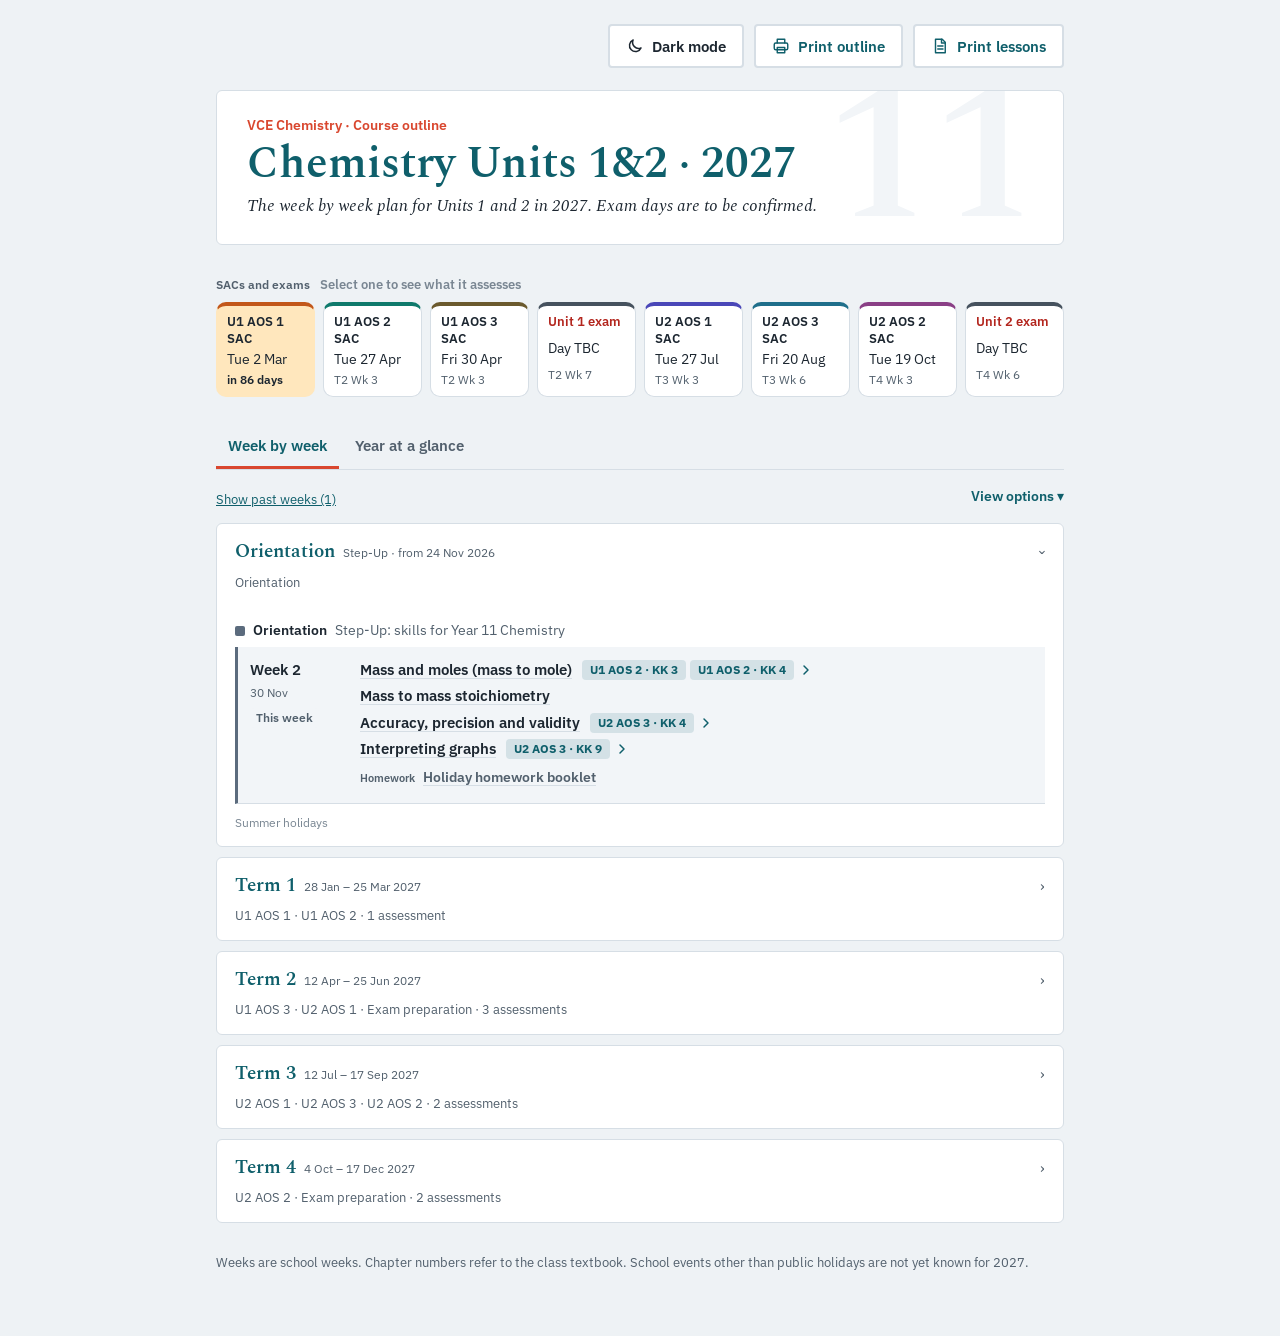
==== commit 0bb267ac: "Show study design dot points for each lesson" ====
--- a/index.html
+++ b/index.html
@@ -1,4 +1,15 @@
-<!doctype html><html><head><meta charset=utf8><meta name=viewport content="width=device-width,initial-scale=1,viewport-fit=cover"><style>:root{color-scheme:light;box-sizing:border-box;padding-top:env(safe-area-inset-top,0px);padding-bottom:env(safe-area-inset-bottom,0px)}html{scroll-padding-top:env(safe-area-inset-top,0px)}body{margin:0;padding:0;font:14px -apple-system,BlinkMacSystemFont,sans-serif;background:#fff;color:#000}img{max-width:100%}[hidden]:not([hidden=until-found i]){display:none!important}</style><script src="assets/theme.js?v=1"></script></head><body>
+<!doctype html><html><head><meta charset=utf8><meta name=viewport content="width=device-width,initial-scale=1,viewport-fit=cover"><style>:root{color-scheme:light;box-sizing:border-box;padding-top:env(safe-area-inset-top,0px);padding-bottom:env(safe-area-inset-bottom,0px)}html{scroll-padding-top:env(safe-area-inset-top,0px)}body{margin:0;padding:0;font:14px -apple-system,BlinkMacSystemFont,sans-serif;background:#fff;color:#000}img{max-width:100%}[hidden]:not([hidden=until-found i]){display:none!important}.kkcs{display:inline-flex;flex-wrap:wrap;align-items:center;gap:4px;margin-left:10px;vertical-align:1px}
+.kkc{font-size:12px;font-weight:700;line-height:1;padding:4px 8px;border-radius:4px;background:color-mix(in srgb,var(--accent) 13%,transparent);color:var(--accent);white-space:nowrap}
+.kkchev{width:16px;height:16px;fill:none;stroke:var(--accent);stroke-width:2.2;stroke-linecap:round;stroke-linejoin:round;transition:transform .15s}
+details.dp[open] .kkchev{transform:rotate(90deg)}
+details.dp>summary:hover .kkc{background:color-mix(in srgb,var(--accent) 22%,transparent)}
+.items details ul.kkl{list-style:none;padding-left:0;margin:6px 0 4px;gap:8px}
+.kkl>li{display:grid;grid-template-columns:auto minmax(0,1fr);gap:10px;align-items:start;font-weight:400}
+.kkl>li ul{margin:4px 0 0;padding-left:18px;gap:3px}
+.kkn{font-size:12px;font-weight:700;line-height:1;padding:4px 8px;border-radius:4px;background:var(--accent);color:var(--surface);white-space:nowrap;margin-top:2px}
+@media (prefers-reduced-motion:reduce){.kkchev{transition:none}}
+@media print{.kkchev{display:none!important}}
+</style><script src="assets/theme.js?v=1"></script></head><body>
 <title>Chemistry U1&amp;2 Course Outline 2027</title>
 <meta name="robots" content="noindex">
 <link rel="preconnect" href="https://fonts.googleapis.com">
@@ -435,7 +446,7 @@
 
 <script>
 (function(){
-const TERMS=[{"name": "Orientation", "start": "2026-11-23", "range": "Step-Up · from 24 Nov 2026", "after": "Summer holidays", "weeks": [{"n": 1, "aos": "ori", "items": [{"c": "Ori", "t": "Orientation slides: Unit 1&2 Chemistry 2027", "k": "t", "u": "https://gamma.app/docs/Unit-12-Chemistry-2027-88hq5jxv5bsr544"}, {"c": "Ori", "t": "Welcome to Year 11 Chemistry", "k": "t", "u": "https://swsc-yr11chemistry.github.io/stepup/welcome/"}, {"c": "Ori", "t": "Getting to know you", "k": "t", "u": "https://swsc-yr11chemistry.github.io/stepup/getting-to-know-you/"}, {"c": "Ori", "t": "Unit conversions", "k": "t", "u": "https://swsc-yr11chemistry.github.io/stepup/lesson-1/"}, {"c": "Ori", "t": "Significant figures and rounding", "k": "t", "u": "https://swsc-yr11chemistry.github.io/stepup/lesson-2/"}, {"c": "Ori", "t": "Rearranging equations", "k": "t", "u": "https://swsc-yr11chemistry.github.io/stepup/lesson-3/"}, {"c": "Ori", "t": "Balancing equations", "k": "t", "u": "https://swsc-yr11chemistry.github.io/stepup/lesson-4/"}], "ev": ["No classes (Mon 23 Nov)", "Step-Up starts (Tue 24 Nov)"], "as": []}, {"n": 2, "aos": "ori", "items": [{"c": "Ori", "t": "Mass and moles (mass to mole)", "k": "t", "u": "https://swsc-yr11chemistry.github.io/stepup/lesson-5/"}, {"c": "Ori", "t": "Mass to mass stoichiometry", "k": "t", "u": "https://swsc-yr11chemistry.github.io/stepup/lesson-6/"}, {"c": "Ori", "t": "Accuracy, precision and validity", "k": "t", "u": "https://swsc-yr11chemistry.github.io/stepup/lesson-7/"}, {"c": "Ori", "t": "Interpreting graphs", "k": "t", "u": "https://swsc-yr11chemistry.github.io/stepup/lesson-8/"}, {"c": "Ori", "t": "Holiday homework booklet", "k": "h", "u": "https://swsc-yr11chemistry.github.io/stepup/holiday-homework/"}], "ev": [], "as": []}]}, {"name": "Term 1", "start": "2027-01-25", "range": "28 Jan – 25 Mar 2027", "after": "Term 1 holidays", "weeks": [{"n": 1, "aos": "a31", "items": [{"c": "", "t": "Lesson to be planned", "k": "t"}, {"c": "Prac", "t": "Paper chromatography with R<sub>f</sub> values", "k": "p"}], "ev": ["Australia Day (Tue 26 Jan)", "Students start (Thu 28 Jan)"], "as": []}, {"n": 2, "aos": "a31", "items": [{"c": "2B", "t": "Electronegativity and polar bonds", "k": "t", "u": "https://eduvic.sharepoint.com/:f:/r/sites/202711CHESWSC/Class%20Materials/1%20U1%20AOS1%20Materials/2B%20Polarity%20and%20intermolecular%20bonding"}, {"c": "2A", "t": "Lewis structures", "k": "t", "u": "https://eduvic.sharepoint.com/:f:/r/sites/202711CHESWSC/Class%20Materials/1%20U1%20AOS1%20Materials/2A%20Covalent%20substances%20and%20shapes"}, {"c": "2A", "t": "Shapes of molecules (VSEPR)", "k": "t", "u": "https://eduvic.sharepoint.com/:f:/r/sites/202711CHESWSC/Class%20Materials/1%20U1%20AOS1%20Materials/2A%20Covalent%20substances%20and%20shapes"}], "ev": [], "as": []}, {"n": 3, "aos": "a31", "items": [{"c": "2B", "t": "Polar and non-polar molecules", "k": "t", "u": "https://eduvic.sharepoint.com/:f:/r/sites/202711CHESWSC/Class%20Materials/1%20U1%20AOS1%20Materials/2B%20Polarity%20and%20intermolecular%20bonding"}, {"c": "2B", "t": "Intermolecular forces", "k": "t", "u": "https://eduvic.sharepoint.com/:f:/r/sites/202711CHESWSC/Class%20Materials/1%20U1%20AOS1%20Materials/2B%20Polarity%20and%20intermolecular%20bonding"}, {"c": "5A", "t": "Solubility and R<sub>f</sub> values explained", "k": "t", "u": "https://eduvic.sharepoint.com/:f:/r/sites/202711CHESWSC/Class%20Materials/1%20U1%20AOS1%20Materials/5A%20Investigating%20solubility"}, {"c": "Prac", "t": "Chromatography with a different solvent", "k": "p"}], "ev": [], "as": []}, {"n": 4, "aos": "a31", "items": [{"c": "2B", "t": "Melting and boiling points of molecular substances", "k": "t", "u": "https://eduvic.sharepoint.com/:f:/r/sites/202711CHESWSC/Class%20Materials/1%20U1%20AOS1%20Materials/2B%20Polarity%20and%20intermolecular%20bonding"}, {"c": "2C", "t": "Diamond and graphite", "k": "t", "u": "https://eduvic.sharepoint.com/:f:/r/sites/202711CHESWSC/Class%20Materials/1%20U1%20AOS1%20Materials/2C%20Molecular%20substances%20%28HW%29"}, {"c": "4A", "t": "Ionic bonding", "k": "t", "u": "https://eduvic.sharepoint.com/:f:/r/sites/202711CHESWSC/Class%20Materials/1%20U1%20AOS1%20Materials/4A%20Ionic%20bonding"}, {"c": "4B", "t": "Ionic compounds, formulas and polyatomic ions", "k": "t", "u": "https://eduvic.sharepoint.com/:f:/r/sites/202711CHESWSC/Class%20Materials/1%20U1%20AOS1%20Materials/4B%20Ionic%20compounds%20and%20equations"}], "ev": [], "as": []}, {"n": 5, "aos": "a31", "items": [{"c": "4C", "t": "Precipitation and ionic equations", "k": "t", "u": "https://eduvic.sharepoint.com/:f:/r/sites/202711CHESWSC/Class%20Materials/1%20U1%20AOS1%20Materials/4C%20Precipitation%20and%20ionic%20equations"}, {"c": "", "t": "Lesson to be planned", "k": "t"}, {"c": "Rev", "t": "U1 AOS 1 revision", "k": "r", "u": "https://eduvic.sharepoint.com/:f:/r/sites/202711CHESWSC/Class%20Materials/1%20U1%20AOS1%20Materials/Revision"}], "ev": [], "as": []}, {"n": 6, "aos": "a32", "items": [{"c": "6A", "t": "Relative mass", "k": "t", "u": "https://eduvic.sharepoint.com/:f:/r/sites/202711CHESWSC/Class%20Materials/2%20U1%20AOS2%20Quantifying/6A%20Relative%20mass"}, {"c": "6B", "t": "Avogadro's constant and the mole", "k": "t", "u": "https://eduvic.sharepoint.com/:f:/r/sites/202711CHESWSC/Class%20Materials/2%20U1%20AOS2%20Quantifying/6B%20Avogadro%27s%20constant%20and%20the%20mole"}], "ev": [], "as": [{"t": "U1 AOS 1 SAC", "d": "Tue 2 Mar", "iso": "2027-03-02", "aos": "a31", "u": "https://eduvic.sharepoint.com/:f:/r/sites/ScienceFaculty567/Shared%20Documents/Chemistry%20Units%201%2C2/Teacher%20only/1%20U1%20AOS1%20Materials"}]}, {"n": 7, "aos": "a32", "items": [{"c": "6B", "t": "Avogadro's constant and the mole", "k": "t", "u": "https://eduvic.sharepoint.com/:f:/r/sites/202711CHESWSC/Class%20Materials/2%20U1%20AOS2%20Quantifying/6B%20Avogadro%27s%20constant%20and%20the%20mole"}, {"c": "Prac", "t": "Experimentally determining the empirical formula of a compound", "k": "p", "u": "https://eduvic.sharepoint.com/:f:/r/sites/202711CHESWSC/Class%20Materials/2%20U1%20AOS2%20Quantifying/6%20Prac%20Empirical%20formula%20of%20a%20compound"}], "ev": ["Labour Day (Mon 8 Mar)"], "as": []}, {"n": 8, "aos": "a32", "items": [{"c": "6C", "t": "Calculations involving mass", "k": "t", "u": "https://eduvic.sharepoint.com/:f:/r/sites/202711CHESWSC/Class%20Materials/2%20U1%20AOS2%20Quantifying/6C%20Calculations%20involving%20mass"}, {"c": "7A/7B", "t": "Grouping hydrocarbons and nomenclature", "k": "t", "u": "https://eduvic.sharepoint.com/:f:/r/sites/202711CHESWSC/Class%20Materials/2%20U1%20AOS2%20Quantifying/7A-7B%20Hydrocarbons%20and%20nomenclature"}], "ev": [], "as": []}, {"n": 9, "aos": "a32", "items": [{"c": "7C", "t": "Functional groups", "k": "t", "u": "https://eduvic.sharepoint.com/:f:/r/sites/202711CHESWSC/Class%20Materials/2%20U1%20AOS2%20Quantifying/7C%20Functional%20groups"}, {"c": "Rev", "t": "U1 AOS 2 revision (Chapters 6 and 7)", "k": "r", "u": "https://eduvic.sharepoint.com/:f:/r/sites/202711CHESWSC/Class%20Materials/2%20U1%20AOS2%20Quantifying/Revision"}], "ev": ["Last day of term (Thu 25 Mar)", "Good Friday (26 Mar)"], "as": []}]}, {"name": "Term 2", "start": "2027-04-12", "range": "12 Apr – 25 Jun 2027", "after": "Term 2 holidays", "weeks": [{"n": 1, "aos": "a43", "items": [{"c": "Inv", "t": "Understanding the task", "k": "t", "u": "https://eduvic.sharepoint.com/:f:/r/sites/202711CHESWSC/Class%20Materials/3%20U1%20AOS3%20Research%20investigation/Understanding%20the%20task"}, {"c": "Rev", "t": "U1 AOS 2 revision", "k": "r", "u": "https://eduvic.sharepoint.com/:f:/r/sites/202711CHESWSC/Class%20Materials/2%20U1%20AOS2%20Quantifying/Revision"}], "ev": [], "as": []}, {"n": 2, "aos": "a43", "items": [{"c": "Inv", "t": "Research investigation (in class)", "k": "t", "u": "https://eduvic.sharepoint.com/:f:/r/sites/202711CHESWSC/Class%20Materials/3%20U1%20AOS3%20Research%20investigation/Research%20investigation"}, {"c": "Rev", "t": "Revision", "k": "r", "u": "https://eduvic.sharepoint.com/:f:/r/sites/202711CHESWSC/Class%20Materials/2%20U1%20AOS2%20Quantifying/Revision"}], "ev": [], "as": []}, {"n": 3, "aos": "a41", "items": [{"c": "9A", "t": "Physical and thermal properties of water", "k": "t", "u": "https://eduvic.sharepoint.com/:f:/r/sites/202711CHESWSC/Class%20Materials/5%20U2%20AOS1%20Water%2C%20acids%20and%20redox/9A%20Properties%20of%20water"}, {"c": "9A.1", "t": "How much energy is in junk food?", "k": "p", "u": "https://eduvic.sharepoint.com/:f:/r/sites/202711CHESWSC/Class%20Materials/5%20U2%20AOS1%20Water%2C%20acids%20and%20redox/9A.1%20Prac%20How%20much%20energy%20is%20in%20junk%20food"}], "ev": [], "as": [{"t": "U1 AOS 2 SAC", "d": "Tue 27 Apr", "iso": "2027-04-27", "aos": "a32", "u": "https://eduvic.sharepoint.com/:f:/r/sites/ScienceFaculty567/Shared%20Documents/Chemistry%20Units%201%2C2/Teacher%20only/2%20U1%20AOS2%20Quantifying"}, {"t": "U1 AOS 3 SAC", "d": "Fri 30 Apr", "iso": "2027-04-30", "aos": "a43", "o": "Research investigation · response due", "u": "https://eduvic.sharepoint.com/:f:/r/sites/ScienceFaculty567/Shared%20Documents/Chemistry%20Units%201%2C2/Teacher%20only/3%20U1%20AOS3%20Research%20investigation"}]}, {"n": 4, "aos": "a41", "items": [{"c": "9A", "t": "Physical and thermal properties of water", "k": "t", "u": "https://eduvic.sharepoint.com/:f:/r/sites/202711CHESWSC/Class%20Materials/5%20U2%20AOS1%20Water%2C%20acids%20and%20redox/9A%20Properties%20of%20water"}, {"c": "10A", "t": "Brønsted–Lowry acids and bases", "k": "t", "u": "https://eduvic.sharepoint.com/:f:/r/sites/202711CHESWSC/Class%20Materials/5%20U2%20AOS1%20Water%2C%20acids%20and%20redox/10A%20Br%C3%B8nsted-Lowry%20acids%20and%20bases"}, {"c": "10B", "t": "Reactions of acids and bases", "k": "t", "u": "https://eduvic.sharepoint.com/:f:/r/sites/202711CHESWSC/Class%20Materials/5%20U2%20AOS1%20Water%2C%20acids%20and%20redox/10B%20Reactions%20of%20acids%20and%20bases"}], "ev": [], "as": []}, {"n": 5, "aos": "a41", "items": [{"c": "11A", "t": "Redox reactions and equations", "k": "t", "u": "https://eduvic.sharepoint.com/:f:/r/sites/202711CHESWSC/Class%20Materials/5%20U2%20AOS1%20Water%2C%20acids%20and%20redox/11A%20Redox%20reactions%20and%20equations"}, {"c": "Demo", "t": "Redox reactions", "k": "d", "u": "https://eduvic.sharepoint.com/:f:/r/sites/202711CHESWSC/Class%20Materials/5%20U2%20AOS1%20Water%2C%20acids%20and%20redox/11A%20Demo%20Redox%20reactions"}, {"c": "11B", "t": "Reactivity of metals", "k": "t", "u": "https://eduvic.sharepoint.com/:f:/r/sites/202711CHESWSC/Class%20Materials/5%20U2%20AOS1%20Water%2C%20acids%20and%20redox/11B%20Reactivity%20of%20metals"}], "ev": ["Last day for Unit 1 assessments (Fri)"], "as": []}, {"n": 6, "aos": "rev", "items": [{"c": "11B", "t": "Reactivity of metals", "k": "t", "u": "https://eduvic.sharepoint.com/:f:/r/sites/202711CHESWSC/Class%20Materials/5%20U2%20AOS1%20Water%2C%20acids%20and%20redox/11B%20Reactivity%20of%20metals"}, {"c": "Rev", "t": "Unit 1 exam revision", "k": "r", "u": "https://eduvic.sharepoint.com/:f:/r/sites/202711CHESWSC/Class%20Materials/4%20Unit%201%20exam/Revision"}], "ev": [], "as": []}, {"n": 7, "aos": "rev", "items": [{"c": "Rev", "t": "Unit 1 exam revision", "k": "r", "u": "https://eduvic.sharepoint.com/:f:/r/sites/202711CHESWSC/Class%20Materials/4%20Unit%201%20exam/Revision"}], "ev": [], "as": [{"t": "Unit 1 exam", "d": "Exam period from Wk 7", "iso": "2027-05-26", "exam": true, "aos": "rev", "o": "Exam day to be confirmed", "u": "https://eduvic.sharepoint.com/:f:/r/sites/ScienceFaculty567/Shared%20Documents/Chemistry%20Units%201%2C2/Teacher%20only/4%20Unit%201%20exam"}]}, {"n": 8, "aos": "rev", "items": [], "ev": ["Unit 1 exams continue"], "as": []}, {"n": 9, "aos": "a41", "items": [{"c": "11C", "t": "Applications of redox reactions in society", "k": "t", "u": "https://eduvic.sharepoint.com/:f:/r/sites/202711CHESWSC/Class%20Materials/5%20U2%20AOS1%20Water%2C%20acids%20and%20redox/11C%20Applications%20of%20redox%20reactions"}, {"c": "11C.3", "t": "How can half-cells turn chemical energy into electrical energy?", "k": "p", "u": "https://eduvic.sharepoint.com/:f:/r/sites/202711CHESWSC/Class%20Materials/5%20U2%20AOS1%20Water%2C%20acids%20and%20redox/11C.3%20Prac%20Half-cells"}], "ev": [], "as": []}, {"n": 10, "aos": "a41", "items": [{"c": "11C", "t": "Applications of redox reactions in society", "k": "t", "u": "https://eduvic.sharepoint.com/:f:/r/sites/202711CHESWSC/Class%20Materials/5%20U2%20AOS1%20Water%2C%20acids%20and%20redox/11C%20Applications%20of%20redox%20reactions"}, {"c": "Rev", "t": "U2 AOS 1 revision", "k": "r", "u": "https://eduvic.sharepoint.com/:f:/r/sites/202711CHESWSC/Class%20Materials/5%20U2%20AOS1%20Water%2C%20acids%20and%20redox/Revision"}], "ev": [], "as": []}, {"n": 11, "aos": "a41", "items": [{"c": "Rev", "t": "U2 AOS 1 revision", "k": "r", "u": "https://eduvic.sharepoint.com/:f:/r/sites/202711CHESWSC/Class%20Materials/5%20U2%20AOS1%20Water%2C%20acids%20and%20redox/Revision"}], "ev": ["This week is spare."], "as": []}]}, {"name": "Term 3", "start": "2027-07-12", "range": "12 Jul – 17 Sep 2027", "after": "Term 3 holidays", "weeks": [{"n": 1, "aos": "a41", "items": [{"c": "Rev", "t": "U2 AOS 1 review", "k": "r", "u": "https://eduvic.sharepoint.com/:f:/r/sites/202711CHESWSC/Class%20Materials/5%20U2%20AOS1%20Water%2C%20acids%20and%20redox/Revision"}, {"c": "Rev", "t": "U2 AOS 1 revision", "k": "r", "u": "https://eduvic.sharepoint.com/:f:/r/sites/202711CHESWSC/Class%20Materials/5%20U2%20AOS1%20Water%2C%20acids%20and%20redox/Revision"}], "ev": [], "as": []}, {"n": 2, "aos": "b23", "items": [{"c": "Rev", "t": "U2 AOS 1 revision", "k": "r", "u": "https://eduvic.sharepoint.com/:f:/r/sites/202711CHESWSC/Class%20Materials/5%20U2%20AOS1%20Water%2C%20acids%20and%20redox/Revision"}, {"c": "Ch 16", "t": "Science investigation skills", "k": "t", "u": "https://eduvic.sharepoint.com/:f:/r/sites/202711CHESWSC/Class%20Materials/7%20U2%20AOS3%20Investigation/16%20Science%20investigation%20skills"}], "ev": [], "as": []}, {"n": 3, "aos": "b23", "items": [{"c": "Ch 16", "t": "Science investigation skills", "k": "t", "u": "https://eduvic.sharepoint.com/:f:/r/sites/202711CHESWSC/Class%20Materials/7%20U2%20AOS3%20Investigation/16%20Science%20investigation%20skills"}], "ev": [], "as": [{"t": "U2 AOS 1 SAC", "d": "Tue 27 Jul", "iso": "2027-07-27", "aos": "a41", "u": "https://eduvic.sharepoint.com/:f:/r/sites/ScienceFaculty567/Shared%20Documents/Chemistry%20Units%201%2C2/Teacher%20only/5%20U2%20AOS1%20Water%2C%20acids%20and%20redox"}]}, {"n": 4, "aos": "b23", "items": [{"c": "Inv", "t": "Understanding the task", "k": "p", "u": "https://eduvic.sharepoint.com/:f:/r/sites/202711CHESWSC/Class%20Materials/7%20U2%20AOS3%20Investigation/Aluminium-air%20cell%20investigation"}, {"c": "Inv", "t": "Planning the investigation", "k": "p", "u": "https://eduvic.sharepoint.com/:f:/r/sites/202711CHESWSC/Class%20Materials/7%20U2%20AOS3%20Investigation/Aluminium-air%20cell%20investigation"}], "ev": ["Parent–teacher interviews (date TBC)"], "as": []}, {"n": 5, "aos": "b23", "items": [{"c": "Inv", "t": "Conducting the investigation: aluminium–air cell", "k": "p", "u": "https://eduvic.sharepoint.com/:f:/r/sites/202711CHESWSC/Class%20Materials/7%20U2%20AOS3%20Investigation/Aluminium-air%20cell%20investigation"}], "ev": [], "as": []}, {"n": 6, "aos": "b23", "items": [{"c": "Inv", "t": "Writing up the investigation", "k": "p", "u": "https://eduvic.sharepoint.com/:f:/r/sites/202711CHESWSC/Class%20Materials/7%20U2%20AOS3%20Investigation/Aluminium-air%20cell%20investigation"}, {"c": "12A", "t": "Measuring solutions", "k": "t", "u": "https://eduvic.sharepoint.com/:f:/r/sites/202711CHESWSC/Class%20Materials/6%20U2%20AOS2%20Measuring%20and%20analysing/12A%20Measuring%20solutions"}], "ev": [], "as": [{"t": "U2 AOS 3 SAC", "d": "Fri 20 Aug", "iso": "2027-08-20", "aos": "b23", "o": "Student-adapted or student-designed investigation · report due", "u": "https://eduvic.sharepoint.com/:f:/r/sites/ScienceFaculty567/Shared%20Documents/Chemistry%20Units%201%2C2/Teacher%20only/7%20U2%20AOS3%20Investigation"}]}, {"n": 7, "aos": "a42", "items": [{"c": "12A", "t": "Measuring solutions", "k": "t", "u": "https://eduvic.sharepoint.com/:f:/r/sites/202711CHESWSC/Class%20Materials/6%20U2%20AOS2%20Measuring%20and%20analysing/12A%20Measuring%20solutions"}, {"c": "12B", "t": "Predicting solubility", "k": "t", "u": "https://eduvic.sharepoint.com/:f:/r/sites/202711CHESWSC/Class%20Materials/6%20U2%20AOS2%20Measuring%20and%20analysing/12B%20Predicting%20solubility"}, {"c": "Demo", "t": "Supersaturated solution of sodium acetate", "k": "d", "u": "https://eduvic.sharepoint.com/:f:/r/sites/202711CHESWSC/Class%20Materials/6%20U2%20AOS2%20Measuring%20and%20analysing/12B%20Demo%20Supersaturated%20sodium%20acetate"}], "ev": [], "as": []}, {"n": 8, "aos": "a42", "items": [{"c": "12B", "t": "Predicting solubility", "k": "t", "u": "https://eduvic.sharepoint.com/:f:/r/sites/202711CHESWSC/Class%20Materials/6%20U2%20AOS2%20Measuring%20and%20analysing/12B%20Predicting%20solubility"}, {"c": "13A", "t": "Volumetric analysis", "k": "t", "u": "https://eduvic.sharepoint.com/:f:/r/sites/202711CHESWSC/Class%20Materials/6%20U2%20AOS2%20Measuring%20and%20analysing/13A%20Volumetric%20analysis"}], "ev": [], "as": []}, {"n": 9, "aos": "a42", "items": [{"c": "Rev", "t": "Consolidation: Chapters 12 and 13", "k": "r", "u": "https://eduvic.sharepoint.com/:f:/r/sites/202711CHESWSC/Class%20Materials/6%20U2%20AOS2%20Measuring%20and%20analysing/13%20Consolidation%20Chapters%2012%20and%2013"}, {"c": "13A.1", "t": "Preparing a standard solution and using it to find the concentration of an unknown", "k": "p", "u": "https://eduvic.sharepoint.com/:f:/r/sites/202711CHESWSC/Class%20Materials/6%20U2%20AOS2%20Measuring%20and%20analysing/13A.1%20Prac%20Standard%20solution%20and%20unknown%20concentration"}], "ev": [], "as": []}, {"n": 10, "aos": "a42", "items": [{"c": "14A", "t": "Gases", "k": "t", "u": "https://eduvic.sharepoint.com/:f:/r/sites/202711CHESWSC/Class%20Materials/6%20U2%20AOS2%20Measuring%20and%20analysing/14A%20Gases"}], "ev": [], "as": []}]}, {"name": "Term 4", "start": "2027-10-04", "range": "4 Oct – 17 Dec 2027", "after": "Year 12 Step-Up from late November", "weeks": [{"n": 1, "aos": "a42", "items": [{"c": "15B", "t": "Analysing ions using light", "k": "t", "u": "https://eduvic.sharepoint.com/:f:/r/sites/202711CHESWSC/Class%20Materials/6%20U2%20AOS2%20Measuring%20and%20analysing/15B%20Analysing%20ions%20using%20light"}], "ev": [], "as": []}, {"n": 2, "aos": "a42", "items": [{"c": "Rev", "t": "Consolidation: Chapters 14 and 15", "k": "r", "u": "https://eduvic.sharepoint.com/:f:/r/sites/202711CHESWSC/Class%20Materials/6%20U2%20AOS2%20Measuring%20and%20analysing/15%20Consolidation%20Chapters%2014%20and%2015"}, {"c": "Rev", "t": "U2 AOS 2 revision", "k": "r", "u": "https://eduvic.sharepoint.com/:f:/r/sites/202711CHESWSC/Class%20Materials/6%20U2%20AOS2%20Measuring%20and%20analysing/Revision"}], "ev": [], "as": []}, {"n": 3, "aos": "rev", "items": [{"c": "Rev", "t": "Unit 2 exam revision", "k": "r", "u": "https://eduvic.sharepoint.com/:f:/r/sites/202711CHESWSC/Class%20Materials/8%20Unit%202%20exam/Revision"}], "ev": [], "as": [{"t": "U2 AOS 2 SAC", "d": "Tue 19 Oct", "iso": "2027-10-19", "aos": "a42", "u": "https://eduvic.sharepoint.com/:f:/r/sites/ScienceFaculty567/Shared%20Documents/Chemistry%20Units%201%2C2/Teacher%20only/6%20U2%20AOS2%20Measuring%20and%20analysing"}]}, {"n": 4, "aos": "rev", "items": [{"c": "Rev", "t": "Unit 2 exam revision", "k": "r", "u": "https://eduvic.sharepoint.com/:f:/r/sites/202711CHESWSC/Class%20Materials/8%20Unit%202%20exam/Revision"}], "ev": ["Last day for Unit 2 assessments (Fri 29 Oct)"], "as": []}, {"n": 5, "aos": "rev", "items": [{"c": "Rev", "t": "Unit 2 exam revision", "k": "r", "u": "https://eduvic.sharepoint.com/:f:/r/sites/202711CHESWSC/Class%20Materials/8%20Unit%202%20exam/Revision"}], "ev": ["Melbourne Cup Day (Tue 2 Nov)"], "as": []}, {"n": 6, "aos": "rev", "items": [{"c": "Rev", "t": "Unit 2 exam revision", "k": "r", "u": "https://eduvic.sharepoint.com/:f:/r/sites/202711CHESWSC/Class%20Materials/8%20Unit%202%20exam/Revision"}], "ev": [], "as": [{"t": "Unit 2 exam", "d": "Exam period from Wk 6", "iso": "2027-11-11", "exam": true, "aos": "rev", "o": "Exam day to be confirmed", "u": "https://eduvic.sharepoint.com/:f:/r/sites/ScienceFaculty567/Shared%20Documents/Chemistry%20Units%201%2C2/Teacher%20only/8%20Unit%202%20exam"}]}, {"n": 7, "aos": "rev", "items": [], "ev": ["Unit 2 exams continue"], "as": []}]}];
+const TERMS=[{"name": "Orientation", "start": "2026-11-23", "range": "Step-Up \u00b7 from 24 Nov 2026", "after": "Summer holidays", "weeks": [{"n": 1, "aos": "ori", "items": [{"c": "Ori", "t": "Orientation slides: Unit 1&2 Chemistry 2027", "k": "t", "u": "https://gamma.app/docs/Unit-12-Chemistry-2027-88hq5jxv5bsr544"}, {"c": "Ori", "t": "Welcome to Year 11 Chemistry", "k": "t", "u": "https://swsc-yr11chemistry.github.io/stepup/welcome/"}, {"c": "Ori", "t": "Getting to know you", "k": "t", "u": "https://swsc-yr11chemistry.github.io/stepup/getting-to-know-you/"}, {"c": "Ori", "t": "Unit conversions", "k": "t", "u": "https://swsc-yr11chemistry.github.io/stepup/lesson-1/"}, {"c": "Ori", "t": "Significant figures and rounding", "k": "t", "u": "https://swsc-yr11chemistry.github.io/stepup/lesson-2/"}, {"c": "Ori", "t": "Rearranging equations", "k": "t", "u": "https://swsc-yr11chemistry.github.io/stepup/lesson-3/"}, {"c": "Ori", "t": "Balancing equations", "k": "t", "u": "https://swsc-yr11chemistry.github.io/stepup/lesson-4/"}], "ev": ["No classes (Mon 23 Nov)", "Step-Up starts (Tue 24 Nov)"], "as": []}, {"n": 2, "aos": "ori", "items": [{"c": "Ori", "t": "Mass and moles (mass to mole)", "k": "t", "u": "https://swsc-yr11chemistry.github.io/stepup/lesson-5/", "dp": ["a32-3", "a32-4"]}, {"c": "Ori", "t": "Mass to mass stoichiometry", "k": "t", "u": "https://swsc-yr11chemistry.github.io/stepup/lesson-6/"}, {"c": "Ori", "t": "Accuracy, precision and validity", "k": "t", "u": "https://swsc-yr11chemistry.github.io/stepup/lesson-7/", "dp": ["b23-4"]}, {"c": "Ori", "t": "Interpreting graphs", "k": "t", "u": "https://swsc-yr11chemistry.github.io/stepup/lesson-8/", "dp": ["b23-9"]}, {"c": "Ori", "t": "Holiday homework booklet", "k": "h", "u": "https://swsc-yr11chemistry.github.io/stepup/holiday-homework/"}], "ev": [], "as": []}]}, {"name": "Term 1", "start": "2027-01-25", "range": "28 Jan \u2013 25 Mar 2027", "after": "Term 1 holidays", "weeks": [{"n": 1, "aos": "a31", "items": [{"c": "", "t": "Lesson to be planned", "k": "t"}, {"c": "Prac", "t": "Paper chromatography with R<sub>f</sub> values", "k": "p", "dp": ["a31-18"]}], "ev": ["Australia Day (Tue 26 Jan)", "Students start (Thu 28 Jan)"], "as": []}, {"n": 2, "aos": "a31", "items": [{"c": "2B", "t": "Electronegativity and polar bonds", "k": "t", "u": "https://eduvic.sharepoint.com/:f:/r/sites/202711CHESWSC/Class%20Materials/1%20U1%20AOS1%20Materials/2B%20Polarity%20and%20intermolecular%20bonding", "dp": ["a31-2", "a31-6"]}, {"c": "2A", "t": "Lewis structures", "k": "t", "u": "https://eduvic.sharepoint.com/:f:/r/sites/202711CHESWSC/Class%20Materials/1%20U1%20AOS1%20Materials/2A%20Covalent%20substances%20and%20shapes", "dp": ["a31-4"]}, {"c": "2A", "t": "Shapes of molecules (VSEPR)", "k": "t", "u": "https://eduvic.sharepoint.com/:f:/r/sites/202711CHESWSC/Class%20Materials/1%20U1%20AOS1%20Materials/2A%20Covalent%20substances%20and%20shapes", "dp": ["a31-5"]}], "ev": [], "as": []}, {"n": 3, "aos": "a31", "items": [{"c": "2B", "t": "Polar and non-polar molecules", "k": "t", "u": "https://eduvic.sharepoint.com/:f:/r/sites/202711CHESWSC/Class%20Materials/1%20U1%20AOS1%20Materials/2B%20Polarity%20and%20intermolecular%20bonding", "dp": ["a31-6"]}, {"c": "2B", "t": "Intermolecular forces", "k": "t", "u": "https://eduvic.sharepoint.com/:f:/r/sites/202711CHESWSC/Class%20Materials/1%20U1%20AOS1%20Materials/2B%20Polarity%20and%20intermolecular%20bonding", "dp": ["a31-7"]}, {"c": "5A", "t": "Solubility and R<sub>f</sub> values explained", "k": "t", "u": "https://eduvic.sharepoint.com/:f:/r/sites/202711CHESWSC/Class%20Materials/1%20U1%20AOS1%20Materials/5A%20Investigating%20solubility", "dp": ["a31-17", "a31-18"]}, {"c": "Prac", "t": "Chromatography with a different solvent", "k": "p", "dp": ["a31-17", "a31-18"]}], "ev": [], "as": []}, {"n": 4, "aos": "a31", "items": [{"c": "2B", "t": "Melting and boiling points of molecular substances", "k": "t", "u": "https://eduvic.sharepoint.com/:f:/r/sites/202711CHESWSC/Class%20Materials/1%20U1%20AOS1%20Materials/2B%20Polarity%20and%20intermolecular%20bonding", "dp": ["a31-8", "a31-7"]}, {"c": "2C", "t": "Diamond and graphite", "k": "t", "u": "https://eduvic.sharepoint.com/:f:/r/sites/202711CHESWSC/Class%20Materials/1%20U1%20AOS1%20Materials/2C%20Molecular%20substances%20%28HW%29", "dp": ["a31-9"]}, {"c": "4A", "t": "Ionic bonding", "k": "t", "u": "https://eduvic.sharepoint.com/:f:/r/sites/202711CHESWSC/Class%20Materials/1%20U1%20AOS1%20Materials/4A%20Ionic%20bonding", "dp": ["a31-15", "a31-13"]}, {"c": "4B", "t": "Ionic compounds, formulas and polyatomic ions", "k": "t", "u": "https://eduvic.sharepoint.com/:f:/r/sites/202711CHESWSC/Class%20Materials/1%20U1%20AOS1%20Materials/4B%20Ionic%20compounds%20and%20equations", "dp": ["a31-14", "a31-15"]}], "ev": [], "as": []}, {"n": 5, "aos": "a31", "items": [{"c": "4C", "t": "Precipitation and ionic equations", "k": "t", "u": "https://eduvic.sharepoint.com/:f:/r/sites/202711CHESWSC/Class%20Materials/1%20U1%20AOS1%20Materials/4C%20Precipitation%20and%20ionic%20equations", "dp": ["a31-16"]}, {"c": "", "t": "Lesson to be planned", "k": "t"}, {"c": "Rev", "t": "U1 AOS 1 revision", "k": "r", "u": "https://eduvic.sharepoint.com/:f:/r/sites/202711CHESWSC/Class%20Materials/1%20U1%20AOS1%20Materials/Revision", "dp": ["ALL:a31"]}], "ev": [], "as": []}, {"n": 6, "aos": "a32", "items": [{"c": "6A", "t": "Relative mass", "k": "t", "u": "https://eduvic.sharepoint.com/:f:/r/sites/202711CHESWSC/Class%20Materials/2%20U1%20AOS2%20Quantifying/6A%20Relative%20mass", "dp": ["a32-1", "a32-2"]}, {"c": "6B", "t": "Avogadro's constant and the mole", "k": "t", "u": "https://eduvic.sharepoint.com/:f:/r/sites/202711CHESWSC/Class%20Materials/2%20U1%20AOS2%20Quantifying/6B%20Avogadro%27s%20constant%20and%20the%20mole", "dp": ["a32-3"]}], "ev": [], "as": [{"t": "U1 AOS 1 SAC", "d": "Tue 2 Mar", "iso": "2027-03-02", "aos": "a31", "u": "https://eduvic.sharepoint.com/:f:/r/sites/ScienceFaculty567/Shared%20Documents/Chemistry%20Units%201%2C2/Teacher%20only/1%20U1%20AOS1%20Materials"}]}, {"n": 7, "aos": "a32", "items": [{"c": "6B", "t": "Avogadro's constant and the mole", "k": "t", "u": "https://eduvic.sharepoint.com/:f:/r/sites/202711CHESWSC/Class%20Materials/2%20U1%20AOS2%20Quantifying/6B%20Avogadro%27s%20constant%20and%20the%20mole", "dp": ["a32-3"]}, {"c": "Prac", "t": "Experimentally determining the empirical formula of a compound", "k": "p", "u": "https://eduvic.sharepoint.com/:f:/r/sites/202711CHESWSC/Class%20Materials/2%20U1%20AOS2%20Quantifying/6%20Prac%20Empirical%20formula%20of%20a%20compound", "dp": ["a32-4"]}], "ev": ["Labour Day (Mon 8 Mar)"], "as": []}, {"n": 8, "aos": "a32", "items": [{"c": "6C", "t": "Calculations involving mass", "k": "t", "u": "https://eduvic.sharepoint.com/:f:/r/sites/202711CHESWSC/Class%20Materials/2%20U1%20AOS2%20Quantifying/6C%20Calculations%20involving%20mass", "dp": ["a32-3", "a32-4"]}, {"c": "7A/7B", "t": "Grouping hydrocarbons and nomenclature", "k": "t", "u": "https://eduvic.sharepoint.com/:f:/r/sites/202711CHESWSC/Class%20Materials/2%20U1%20AOS2%20Quantifying/7A-7B%20Hydrocarbons%20and%20nomenclature", "dp": ["a32-5", "a32-6"]}], "ev": [], "as": []}, {"n": 9, "aos": "a32", "items": [{"c": "7C", "t": "Functional groups", "k": "t", "u": "https://eduvic.sharepoint.com/:f:/r/sites/202711CHESWSC/Class%20Materials/2%20U1%20AOS2%20Quantifying/7C%20Functional%20groups", "dp": ["a32-5", "a32-6"]}, {"c": "Rev", "t": "U1 AOS 2 revision (Chapters 6 and 7)", "k": "r", "u": "https://eduvic.sharepoint.com/:f:/r/sites/202711CHESWSC/Class%20Materials/2%20U1%20AOS2%20Quantifying/Revision", "dp": ["ALL:a32"]}], "ev": ["Last day of term (Thu 25 Mar)", "Good Friday (26 Mar)"], "as": []}]}, {"name": "Term 2", "start": "2027-04-12", "range": "12 Apr \u2013 25 Jun 2027", "after": "Term 2 holidays", "weeks": [{"n": 1, "aos": "a43", "items": [{"c": "Inv", "t": "Understanding the task", "k": "t", "u": "https://eduvic.sharepoint.com/:f:/r/sites/202711CHESWSC/Class%20Materials/3%20U1%20AOS3%20Research%20investigation/Understanding%20the%20task", "dp": ["a43-6", "a43-7"]}, {"c": "Rev", "t": "U1 AOS 2 revision", "k": "r", "u": "https://eduvic.sharepoint.com/:f:/r/sites/202711CHESWSC/Class%20Materials/2%20U1%20AOS2%20Quantifying/Revision", "dp": ["ALL:a32"]}], "ev": [], "as": []}, {"n": 2, "aos": "a43", "items": [{"c": "Inv", "t": "Research investigation (in class)", "k": "t", "u": "https://eduvic.sharepoint.com/:f:/r/sites/202711CHESWSC/Class%20Materials/3%20U1%20AOS3%20Research%20investigation/Research%20investigation", "dp": ["a43-1", "a43-2", "a43-3", "a43-4", "a43-5", "a43-8", "a43-9", "a43-10", "a43-11", "a43-12"]}, {"c": "Rev", "t": "Revision", "k": "r", "u": "https://eduvic.sharepoint.com/:f:/r/sites/202711CHESWSC/Class%20Materials/2%20U1%20AOS2%20Quantifying/Revision", "dp": ["ALL:a32"]}], "ev": [], "as": []}, {"n": 3, "aos": "a41", "items": [{"c": "9A", "t": "Physical and thermal properties of water", "k": "t", "u": "https://eduvic.sharepoint.com/:f:/r/sites/202711CHESWSC/Class%20Materials/5%20U2%20AOS1%20Water%2C%20acids%20and%20redox/9A%20Properties%20of%20water", "dp": ["a41-1", "a41-2"]}, {"c": "9A.1", "t": "How much energy is in junk food?", "k": "p", "u": "https://eduvic.sharepoint.com/:f:/r/sites/202711CHESWSC/Class%20Materials/5%20U2%20AOS1%20Water%2C%20acids%20and%20redox/9A.1%20Prac%20How%20much%20energy%20is%20in%20junk%20food", "dp": ["a41-2"]}], "ev": [], "as": [{"t": "U1 AOS 2 SAC", "d": "Tue 27 Apr", "iso": "2027-04-27", "aos": "a32", "u": "https://eduvic.sharepoint.com/:f:/r/sites/ScienceFaculty567/Shared%20Documents/Chemistry%20Units%201%2C2/Teacher%20only/2%20U1%20AOS2%20Quantifying"}, {"t": "U1 AOS 3 SAC", "d": "Fri 30 Apr", "iso": "2027-04-30", "aos": "a43", "o": "Research investigation \u00b7 response due", "u": "https://eduvic.sharepoint.com/:f:/r/sites/ScienceFaculty567/Shared%20Documents/Chemistry%20Units%201%2C2/Teacher%20only/3%20U1%20AOS3%20Research%20investigation"}]}, {"n": 4, "aos": "a41", "items": [{"c": "9A", "t": "Physical and thermal properties of water", "k": "t", "u": "https://eduvic.sharepoint.com/:f:/r/sites/202711CHESWSC/Class%20Materials/5%20U2%20AOS1%20Water%2C%20acids%20and%20redox/9A%20Properties%20of%20water", "dp": ["a41-1", "a41-2"]}, {"c": "10A", "t": "Br\u00f8nsted\u2013Lowry acids and bases", "k": "t", "u": "https://eduvic.sharepoint.com/:f:/r/sites/202711CHESWSC/Class%20Materials/5%20U2%20AOS1%20Water%2C%20acids%20and%20redox/10A%20Br%C3%B8nsted-Lowry%20acids%20and%20bases", "dp": ["a41-3", "a41-4"]}, {"c": "10B", "t": "Reactions of acids and bases", "k": "t", "u": "https://eduvic.sharepoint.com/:f:/r/sites/202711CHESWSC/Class%20Materials/5%20U2%20AOS1%20Water%2C%20acids%20and%20redox/10B%20Reactions%20of%20acids%20and%20bases", "dp": ["a41-5"]}], "ev": [], "as": []}, {"n": 5, "aos": "a41", "items": [{"c": "11A", "t": "Redox reactions and equations", "k": "t", "u": "https://eduvic.sharepoint.com/:f:/r/sites/202711CHESWSC/Class%20Materials/5%20U2%20AOS1%20Water%2C%20acids%20and%20redox/11A%20Redox%20reactions%20and%20equations", "dp": ["a41-9"]}, {"c": "Demo", "t": "Redox reactions", "k": "d", "u": "https://eduvic.sharepoint.com/:f:/r/sites/202711CHESWSC/Class%20Materials/5%20U2%20AOS1%20Water%2C%20acids%20and%20redox/11A%20Demo%20Redox%20reactions", "dp": ["a41-9"]}, {"c": "11B", "t": "Reactivity of metals", "k": "t", "u": "https://eduvic.sharepoint.com/:f:/r/sites/202711CHESWSC/Class%20Materials/5%20U2%20AOS1%20Water%2C%20acids%20and%20redox/11B%20Reactivity%20of%20metals", "dp": ["a41-10", "a31-11"]}], "ev": ["Last day for Unit 1 assessments (Fri)"], "as": []}, {"n": 6, "aos": "rev", "items": [{"c": "11B", "t": "Reactivity of metals", "k": "t", "u": "https://eduvic.sharepoint.com/:f:/r/sites/202711CHESWSC/Class%20Materials/5%20U2%20AOS1%20Water%2C%20acids%20and%20redox/11B%20Reactivity%20of%20metals", "dp": ["a41-10", "a31-11"]}, {"c": "Rev", "t": "Unit 1 exam revision", "k": "r", "u": "https://eduvic.sharepoint.com/:f:/r/sites/202711CHESWSC/Class%20Materials/4%20Unit%201%20exam/Revision", "dp": ["ALL:a31,a32"]}], "ev": [], "as": []}, {"n": 7, "aos": "rev", "items": [{"c": "Rev", "t": "Unit 1 exam revision", "k": "r", "u": "https://eduvic.sharepoint.com/:f:/r/sites/202711CHESWSC/Class%20Materials/4%20Unit%201%20exam/Revision", "dp": ["ALL:a31,a32"]}], "ev": [], "as": [{"t": "Unit 1 exam", "d": "Exam period from Wk 7", "iso": "2027-05-26", "exam": true, "aos": "rev", "o": "Exam day to be confirmed", "u": "https://eduvic.sharepoint.com/:f:/r/sites/ScienceFaculty567/Shared%20Documents/Chemistry%20Units%201%2C2/Teacher%20only/4%20Unit%201%20exam"}]}, {"n": 8, "aos": "rev", "items": [], "ev": ["Unit 1 exams continue"], "as": []}, {"n": 9, "aos": "a41", "items": [{"c": "11C", "t": "Applications of redox reactions in society", "k": "t", "u": "https://eduvic.sharepoint.com/:f:/r/sites/202711CHESWSC/Class%20Materials/5%20U2%20AOS1%20Water%2C%20acids%20and%20redox/11C%20Applications%20of%20redox%20reactions", "dp": ["a41-11"]}, {"c": "11C.3", "t": "How can half-cells turn chemical energy into electrical energy?", "k": "p", "u": "https://eduvic.sharepoint.com/:f:/r/sites/202711CHESWSC/Class%20Materials/5%20U2%20AOS1%20Water%2C%20acids%20and%20redox/11C.3%20Prac%20Half-cells", "dp": ["a41-11"]}], "ev": [], "as": []}, {"n": 10, "aos": "a41", "items": [{"c": "11C", "t": "Applications of redox reactions in society", "k": "t", "u": "https://eduvic.sharepoint.com/:f:/r/sites/202711CHESWSC/Class%20Materials/5%20U2%20AOS1%20Water%2C%20acids%20and%20redox/11C%20Applications%20of%20redox%20reactions", "dp": ["a41-11"]}, {"c": "Rev", "t": "U2 AOS 1 revision", "k": "r", "u": "https://eduvic.sharepoint.com/:f:/r/sites/202711CHESWSC/Class%20Materials/5%20U2%20AOS1%20Water%2C%20acids%20and%20redox/Revision", "dp": ["ALL:a41"]}], "ev": [], "as": []}, {"n": 11, "aos": "a41", "items": [{"c": "Rev", "t": "U2 AOS 1 revision", "k": "r", "u": "https://eduvic.sharepoint.com/:f:/r/sites/202711CHESWSC/Class%20Materials/5%20U2%20AOS1%20Water%2C%20acids%20and%20redox/Revision", "dp": ["ALL:a41"]}], "ev": ["This week is spare."], "as": []}]}, {"name": "Term 3", "start": "2027-07-12", "range": "12 Jul \u2013 17 Sep 2027", "after": "Term 3 holidays", "weeks": [{"n": 1, "aos": "a41", "items": [{"c": "Rev", "t": "U2 AOS 1 review", "k": "r", "u": "https://eduvic.sharepoint.com/:f:/r/sites/202711CHESWSC/Class%20Materials/5%20U2%20AOS1%20Water%2C%20acids%20and%20redox/Revision", "dp": ["ALL:a41"]}, {"c": "Rev", "t": "U2 AOS 1 revision", "k": "r", "u": "https://eduvic.sharepoint.com/:f:/r/sites/202711CHESWSC/Class%20Materials/5%20U2%20AOS1%20Water%2C%20acids%20and%20redox/Revision", "dp": ["ALL:a41"]}], "ev": [], "as": []}, {"n": 2, "aos": "b23", "items": [{"c": "Rev", "t": "U2 AOS 1 revision", "k": "r", "u": "https://eduvic.sharepoint.com/:f:/r/sites/202711CHESWSC/Class%20Materials/5%20U2%20AOS1%20Water%2C%20acids%20and%20redox/Revision", "dp": ["ALL:a41"]}, {"c": "Ch 16", "t": "Science investigation skills", "k": "t", "u": "https://eduvic.sharepoint.com/:f:/r/sites/202711CHESWSC/Class%20Materials/7%20U2%20AOS3%20Investigation/16%20Science%20investigation%20skills", "dp": ["b23-4", "b23-6", "b23-8", "b23-9", "b23-11", "b23-12"]}], "ev": [], "as": []}, {"n": 3, "aos": "b23", "items": [{"c": "Ch 16", "t": "Science investigation skills", "k": "t", "u": "https://eduvic.sharepoint.com/:f:/r/sites/202711CHESWSC/Class%20Materials/7%20U2%20AOS3%20Investigation/16%20Science%20investigation%20skills", "dp": ["b23-4", "b23-6", "b23-8", "b23-9", "b23-11", "b23-12"]}], "ev": [], "as": [{"t": "U2 AOS 1 SAC", "d": "Tue 27 Jul", "iso": "2027-07-27", "aos": "a41", "u": "https://eduvic.sharepoint.com/:f:/r/sites/ScienceFaculty567/Shared%20Documents/Chemistry%20Units%201%2C2/Teacher%20only/5%20U2%20AOS1%20Water%2C%20acids%20and%20redox"}]}, {"n": 4, "aos": "b23", "items": [{"c": "Inv", "t": "Understanding the task", "k": "p", "u": "https://eduvic.sharepoint.com/:f:/r/sites/202711CHESWSC/Class%20Materials/7%20U2%20AOS3%20Investigation/Aluminium-air%20cell%20investigation", "dp": ["b23-1", "b23-2"]}, {"c": "Inv", "t": "Planning the investigation", "k": "p", "u": "https://eduvic.sharepoint.com/:f:/r/sites/202711CHESWSC/Class%20Materials/7%20U2%20AOS3%20Investigation/Aluminium-air%20cell%20investigation", "dp": ["b23-2", "b23-3", "b23-5"]}], "ev": ["Parent\u2013teacher interviews (date TBC)"], "as": []}, {"n": 5, "aos": "b23", "items": [{"c": "Inv", "t": "Conducting the investigation: aluminium\u2013air cell", "k": "p", "u": "https://eduvic.sharepoint.com/:f:/r/sites/202711CHESWSC/Class%20Materials/7%20U2%20AOS3%20Investigation/Aluminium-air%20cell%20investigation", "dp": ["b23-3", "b23-4", "b23-10"]}], "ev": [], "as": []}, {"n": 6, "aos": "b23", "items": [{"c": "Inv", "t": "Writing up the investigation", "k": "p", "u": "https://eduvic.sharepoint.com/:f:/r/sites/202711CHESWSC/Class%20Materials/7%20U2%20AOS3%20Investigation/Aluminium-air%20cell%20investigation", "dp": ["b23-9", "b23-11", "b23-12", "b23-13"]}, {"c": "12A", "t": "Measuring solutions", "k": "t", "u": "https://eduvic.sharepoint.com/:f:/r/sites/202711CHESWSC/Class%20Materials/6%20U2%20AOS2%20Measuring%20and%20analysing/12A%20Measuring%20solutions", "dp": ["a42-1"]}], "ev": [], "as": [{"t": "U2 AOS 3 SAC", "d": "Fri 20 Aug", "iso": "2027-08-20", "aos": "b23", "o": "Student-adapted or student-designed investigation \u00b7 report due", "u": "https://eduvic.sharepoint.com/:f:/r/sites/ScienceFaculty567/Shared%20Documents/Chemistry%20Units%201%2C2/Teacher%20only/7%20U2%20AOS3%20Investigation"}]}, {"n": 7, "aos": "a42", "items": [{"c": "12A", "t": "Measuring solutions", "k": "t", "u": "https://eduvic.sharepoint.com/:f:/r/sites/202711CHESWSC/Class%20Materials/6%20U2%20AOS2%20Measuring%20and%20analysing/12A%20Measuring%20solutions", "dp": ["a42-1"]}, {"c": "12B", "t": "Predicting solubility", "k": "t", "u": "https://eduvic.sharepoint.com/:f:/r/sites/202711CHESWSC/Class%20Materials/6%20U2%20AOS2%20Measuring%20and%20analysing/12B%20Predicting%20solubility", "dp": ["a42-2", "a42-3"]}, {"c": "Demo", "t": "Supersaturated solution of sodium acetate", "k": "d", "u": "https://eduvic.sharepoint.com/:f:/r/sites/202711CHESWSC/Class%20Materials/6%20U2%20AOS2%20Measuring%20and%20analysing/12B%20Demo%20Supersaturated%20sodium%20acetate", "dp": ["a42-2"]}], "ev": [], "as": []}, {"n": 8, "aos": "a42", "items": [{"c": "12B", "t": "Predicting solubility", "k": "t", "u": "https://eduvic.sharepoint.com/:f:/r/sites/202711CHESWSC/Class%20Materials/6%20U2%20AOS2%20Measuring%20and%20analysing/12B%20Predicting%20solubility", "dp": ["a42-2", "a42-3"]}, {"c": "13A", "t": "Volumetric analysis", "k": "t", "u": "https://eduvic.sharepoint.com/:f:/r/sites/202711CHESWSC/Class%20Materials/6%20U2%20AOS2%20Measuring%20and%20analysing/13A%20Volumetric%20analysis", "dp": ["a42-4"]}], "ev": [], "as": []}, {"n": 9, "aos": "a42", "items": [{"c": "Rev", "t": "Consolidation: Chapters 12 and 13", "k": "r", "u": "https://eduvic.sharepoint.com/:f:/r/sites/202711CHESWSC/Class%20Materials/6%20U2%20AOS2%20Measuring%20and%20analysing/13%20Consolidation%20Chapters%2012%20and%2013", "dp": ["a42-1", "a42-2", "a42-3", "a42-4"]}, {"c": "13A.1", "t": "Preparing a standard solution and using it to find the concentration of an unknown", "k": "p", "u": "https://eduvic.sharepoint.com/:f:/r/sites/202711CHESWSC/Class%20Materials/6%20U2%20AOS2%20Measuring%20and%20analysing/13A.1%20Prac%20Standard%20solution%20and%20unknown%20concentration", "dp": ["a42-4"]}], "ev": [], "as": []}, {"n": 10, "aos": "a42", "items": [{"c": "14A", "t": "Gases", "k": "t", "u": "https://eduvic.sharepoint.com/:f:/r/sites/202711CHESWSC/Class%20Materials/6%20U2%20AOS2%20Measuring%20and%20analysing/14A%20Gases", "dp": ["a42-5", "a42-6", "a42-7", "a42-8", "a42-9"]}], "ev": [], "as": []}]}, {"name": "Term 4", "start": "2027-10-04", "range": "4 Oct \u2013 17 Dec 2027", "after": "Year 12 Step-Up from late November", "weeks": [{"n": 1, "aos": "a42", "items": [{"c": "15B", "t": "Analysing ions using light", "k": "t", "u": "https://eduvic.sharepoint.com/:f:/r/sites/202711CHESWSC/Class%20Materials/6%20U2%20AOS2%20Measuring%20and%20analysing/15B%20Analysing%20ions%20using%20light", "dp": ["a42-10", "a42-11"]}], "ev": [], "as": []}, {"n": 2, "aos": "a42", "items": [{"c": "Rev", "t": "Consolidation: Chapters 14 and 15", "k": "r", "u": "https://eduvic.sharepoint.com/:f:/r/sites/202711CHESWSC/Class%20Materials/6%20U2%20AOS2%20Measuring%20and%20analysing/15%20Consolidation%20Chapters%2014%20and%2015", "dp": ["a42-5", "a42-6", "a42-7", "a42-8", "a42-9", "a42-10", "a42-11"]}, {"c": "Rev", "t": "U2 AOS 2 revision", "k": "r", "u": "https://eduvic.sharepoint.com/:f:/r/sites/202711CHESWSC/Class%20Materials/6%20U2%20AOS2%20Measuring%20and%20analysing/Revision", "dp": ["ALL:a42"]}], "ev": [], "as": []}, {"n": 3, "aos": "rev", "items": [{"c": "Rev", "t": "Unit 2 exam revision", "k": "r", "u": "https://eduvic.sharepoint.com/:f:/r/sites/202711CHESWSC/Class%20Materials/8%20Unit%202%20exam/Revision", "dp": ["ALL:a41,a42"]}], "ev": [], "as": [{"t": "U2 AOS 2 SAC", "d": "Tue 19 Oct", "iso": "2027-10-19", "aos": "a42", "u": "https://eduvic.sharepoint.com/:f:/r/sites/ScienceFaculty567/Shared%20Documents/Chemistry%20Units%201%2C2/Teacher%20only/6%20U2%20AOS2%20Measuring%20and%20analysing"}]}, {"n": 4, "aos": "rev", "items": [{"c": "Rev", "t": "Unit 2 exam revision", "k": "r", "u": "https://eduvic.sharepoint.com/:f:/r/sites/202711CHESWSC/Class%20Materials/8%20Unit%202%20exam/Revision", "dp": ["ALL:a41,a42"]}], "ev": ["Last day for Unit 2 assessments (Fri 29 Oct)"], "as": []}, {"n": 5, "aos": "rev", "items": [{"c": "Rev", "t": "Unit 2 exam revision", "k": "r", "u": "https://eduvic.sharepoint.com/:f:/r/sites/202711CHESWSC/Class%20Materials/8%20Unit%202%20exam/Revision", "dp": ["ALL:a41,a42"]}], "ev": ["Melbourne Cup Day (Tue 2 Nov)"], "as": []}, {"n": 6, "aos": "rev", "items": [{"c": "Rev", "t": "Unit 2 exam revision", "k": "r", "u": "https://eduvic.sharepoint.com/:f:/r/sites/202711CHESWSC/Class%20Materials/8%20Unit%202%20exam/Revision", "dp": ["ALL:a41,a42"]}], "ev": [], "as": [{"t": "Unit 2 exam", "d": "Exam period from Wk 6", "iso": "2027-11-11", "exam": true, "aos": "rev", "o": "Exam day to be confirmed", "u": "https://eduvic.sharepoint.com/:f:/r/sites/ScienceFaculty567/Shared%20Documents/Chemistry%20Units%201%2C2/Teacher%20only/8%20Unit%202%20exam"}]}, {"n": 7, "aos": "rev", "items": [], "ev": ["Unit 2 exams continue"], "as": []}]}];
 const KK={"a31": {"label": "Unit 1 Outcome 1", "q": "How do the chemical structures of materials explain their properties and reactions?", "ch": "Chapters 1–5", "stmt": "On completion of this unit the student should be able to explain how elements form carbon compounds, metallic lattices and ionic compounds, experimentally investigate and model the properties of different materials, and use chromatography to separate the components of mixtures.", "sec": [["Elements and the periodic table", [{"t": "the definitions of elements, isotopes and ions, including appropriate notation: atomic number; mass number; and number of protons, neutrons and electrons", "sub": []}, {"t": "the periodic table as an organisational tool to identify patterns and trends in, and relationships between, the structures (including shell and subshell electronic configurations and atomic radii) and properties (including electronegativity, first ionisation energy, metallic and non-metallic character and reactivity) of elements", "sub": []}, {"t": "critical elements (for example, helium, phosphorus, rare-earth elements and post-transition metals and metalloids) and the importance of recycling processes for element recovery", "sub": []}]], ["Covalent substances", [{"t": "the use of Lewis (electron dot) structures, structural formulas and molecular formulas to model the following molecules: hydrogen, oxygen, chlorine, nitrogen, hydrogen chloride, carbon dioxide, water, ammonia, methane, ethane and ethene", "sub": []}, {"t": "shapes of molecules (linear, bent, pyramidal, and tetrahedral, excluding bond angles) as determined by the repulsion of electron pairs according to valence shell electron pair repulsion (VSEPR) theory", "sub": []}, {"t": "polar and non-polar character with reference to the shape of the molecule", "sub": []}, {"t": "the relative strengths of intramolecular bonding (covalent bonding) and intermolecular forces (dispersion forces, dipole-dipole attraction and hydrogen bonding)", "sub": []}, {"t": "physical properties of molecular substances (including melting points and boiling points and non-conduction of electricity) with reference to their structure and bonding", "sub": []}, {"t": "the structure and bonding of diamond and graphite that explain their properties (including heat conductivity and electrical conductivity and hardness) and their suitability for diverse applications", "sub": []}]], ["Reactions of metals", [{"t": "the common properties of metals (lustre, malleability, ductility, melting point, heat conductivity and electrical conductivity) with reference to the nature of metallic bonding and the existence of metallic crystals", "sub": []}, {"t": "experimental determination of a reactivity series of metals based on their relative ability to undergo oxidation with water, acids and oxygen", "sub": []}, {"t": "metal recycling as an example of a circular economy where metal is mined, refined, made into a product, used, disposed of via recycling and then reprocessed as the same original product or repurposed as a new product", "sub": []}]], ["Reactions of ionic compounds", [{"t": "the common properties of ionic compounds (brittleness, hardness, melting point, difference in electrical conductivity in solid and molten liquid states), with reference to the nature of ionic bonding and crystal structure", "sub": []}, {"t": "deduction of the formula and name of an ionic compound from its component ions, including polyatomic ions (NH<sub>4</sub><sup>+</sup>, OH<sup>‾</sup>, NO<sub>3</sub><sup>‾</sup>, HCO<sub>3</sub><sup>‾</sup>, CO<sub>3</sub><sup>2‾</sup>, SO<sub>4</sub><sup>2‾</sup> and PO<sub>4</sub><sup>3‾</sup>)", "sub": []}, {"t": "the formation of ionic compounds through the transfer of electrons from metals to non-metals, and the writing of ionic compound formulas, including those containing polyatomic ions and transition metal ions", "sub": []}, {"t": "the use of solubility tables to predict and identify precipitation reactions between ions in solution, represented by balanced full and ionic equations including the state symbols: (s), (l), (aq) and (g)", "sub": []}]], ["Separation and identification of the components of mixtures", [{"t": "polar and non-polar character with reference to the solubility of polar solutes dissolving in polar solvents, and non-polar solutes dissolving in non-polar solvents", "sub": []}, {"t": "experimental application of chromatography as a technique to determine the composition and purity of different types of substances, including calculation of R<sub>f</sub> values", "sub": []}]]], "n": 18}, "a32": {"label": "Unit 1 Outcome 2", "q": "How are materials quantified and classified?", "ch": "Chapters 6–8", "stmt": "On completion of this unit the student should be able to calculate mole quantities, use systematic nomenclature to name organic compounds, explain how polymers can be designed for a purpose, and evaluate the consequences for human health and the environment of the production of organic materials and polymers.", "sec": [["Quantifying atoms and compounds", [{"t": "the relative isotopic masses of isotopes of elements and their values on the scale in which the relative isotopic mass of the carbon-12 isotope is assigned a value of 12 exactly", "sub": []}, {"t": "determination of the relative atomic mass of an element using mass spectrometry (details of instrument not required)", "sub": []}, {"t": "Avogadro’s constant as the number 6.02 × 10<sup>23</sup> indicating the number of atoms or molecules in a mole of any substance; determination of the amount, in moles, of atoms (or molecules) in a pure sample of known mass", "sub": []}, {"t": "determination of the molar mass of compounds, the percentage composition by mass of covalent compounds, and the empirical and molecular formula of a compound from its percentage composition by mass", "sub": []}]], ["Families of organic compounds", [{"t": "the grouping of hydrocarbon compounds into families (alkanes, haloalkanes, alkenes, alcohols, carboxylic acids) based upon similarities in their physical and chemical properties, including general formulas and general uses based on their properties", "sub": []}, {"t": "representations of organic compounds (structural formulas, semi-structural formulas) and naming according to the International Union of Pure and Applied Chemistry (IUPAC) systematic nomenclature (limited to non-cyclic compounds up to C<sub>8</sub>, and structural isomers up to C<sub>5</sub>)", "sub": []}, {"t": "plant-based biomass as an alternative renewable source of organic chemicals (for example, solvents, pharmaceuticals, adhesives, dyes and paints) traditionally derived from fossil fuels", "sub": []}, {"t": "materials and products used in everyday life that are made from organic compounds (for example, synthetic fabrics, foods, natural medicines, pesticides, cosmetics, organic solvents, car parts, artificial hearts), the benefits of those products for society, and the health and/or environmental hazards they pose", "sub": []}]], ["Polymers and society", [{"t": "the differences between addition and condensation reactions as processes for producing natural and manufactured polymers from monomers", "sub": []}, {"t": "the formation of addition polymers by the polymerisation of alkene monomers", "sub": []}, {"t": "the distinction between linear (thermoplastic) and cross-linked (thermosetting) addition polymers with reference to structure and properties", "sub": []}, {"t": "the features of linear addition polymers designed for a particular purpose, including the selection of a suitable monomer (structure and properties), chain length and degree of branching", "sub": []}, {"t": "the categorisation of different plastics as fossil fuel based (HDPE, PVC, LDPE, PP, PS) and as bioplastics (PLA, Bio-PE, Bio-PP); plastic recycling (mechanical, chemical, organic), compostability, circularity and renewability of raw ingredients", "sub": []}, {"t": "innovations in polymer manufacture using condensation reactions, and the breakdown of polymers using hydrolysis reactions, contributing to the transition from a linear economy towards a circular economy", "sub": []}]]], "n": 14}, "a43": {"label": "Unit 1 Outcome 3", "q": "How can chemical principles be applied to create a more sustainable future?", "ch": "Research investigation", "stmt": "On completion of this unit the student should be able to investigate and explain how chemical knowledge is used to create a more sustainable future in relation to the production or use of a selected material.", "sec": [["Scientific evidence", [{"t": "the distinction between primary and secondary data", "sub": []}, {"t": "the nature of evidence and information: distinction between opinion, anecdote and evidence; and scientific and non-scientific ideas", "sub": []}, {"t": "the quality of evidence, including validity and authority of data and sources of possible errors or bias", "sub": []}, {"t": "methods of organising, analysing and evaluating secondary data", "sub": []}, {"t": "the use of a logbook to authenticate collated data", "sub": []}]], ["Sustainability", [{"t": "sustainability concepts and principles: green chemistry principles, sustainable development, and the transition from a linear economy towards a circular economy", "sub": []}, {"t": "identification of sustainability concepts and principles relevant to the selected research question", "sub": []}]], ["Scientific communication", [{"t": "chemical concepts specific to the investigation: definitions of key terms; and use of appropriate chemical terminology, conventions and representations", "sub": []}, {"t": "characteristics of effective science communication: accuracy of chemical information; clarity of explanation of chemical concepts, ideas and models; contextual clarity with reference to importance and implications of findings; conciseness and coherence; and appropriateness for purpose and audience", "sub": []}, {"t": "the use of data representations, models and theories in organising and explaining observed phenomena and chemical concepts, and their limitations", "sub": []}, {"t": "the influence of social, economic, legal and/or political factors relevant to the selected research question", "sub": []}, {"t": "conventions for referencing and acknowledging sources of information", "sub": []}]]], "n": 12}, "a41": {"label": "Unit 2 Outcome 1", "q": "How do chemicals interact with water?", "ch": "Chapters 9–11", "stmt": "On completion of this unit the student should be able to explain the properties of water in terms of structure and bonding, and experimentally investigate and analyse applications of acid-base and redox reactions in society.", "sec": [["Water as a unique chemical", [{"t": "the existence of water in all three states at Earth’s surface, including the distribution and proportion of available drinking water", "sub": []}, {"t": "explanation of the anomalous properties of H<sub>2</sub>O (ice and water), with reference to hydrogen bonding:", "sub": ["trends in the boiling points of Group 16 hydrides", "the density of solid ice compared with liquid water at low temperatures", "specific heat capacity of water including units and symbols", "the relatively high latent heat of vaporisation of water and its impact on the regulation of the temperature of the oceans and aquatic life"]}]], ["Acid-base (proton transfer) reactions", [{"t": "the Brønsted-Lowry theory of acids and bases, including polyprotic acids and amphiprotic species, and the writing of balanced ionic and full equations, with states, for their reactions in water", "sub": []}, {"t": "the distinction between strong and weak acids and strong and weak bases, and between concentrated and dilute acids and bases, including common examples", "sub": []}, {"t": "neutralisation reactions to produce salts:", "sub": ["reactions of acids with metal carbonates and hydroxides, including balanced full and ionic equations, with states", "types of antacids and their use in the neutralisation of stomach acid"]}, {"t": "use of the logarithmic pH scale to rank solutions from most acidic to most basic; calculation of pH for strong acid and strong base solutions of known concentration using the ionic product of water (<i>K</i><sub>w</sub> at a given temperature)", "sub": []}, {"t": "accuracy and precision in measurement as illustrated by the comparison of natural indicators, commercial indicators, and pH meters to determine the relative strengths of acidic and basic solutions", "sub": []}, {"t": "applications of acid-base reactions in society: for example, natural acidity of rain due to dissolved CO<sub>2</sub> and the distinction between the natural acidity of rain and acid rain, or the action of CO<sub>2</sub> forming a weak acid in oceans and the consequences for shell growth in marine invertebrates", "sub": []}]], ["Redox (electron transfer) reactions", [{"t": "oxidising and reducing agents, and redox reactions, including writing of balanced half and overall redox equations (including in acidic conditions), with states", "sub": []}, {"t": "the reactivity series of metals and metal displacement reactions, including balanced redox equations, with states", "sub": []}, {"t": "applications of redox reactions in society: for example, corrosion or the use of simple primary cells in the production of electrical energy from chemical energy", "sub": []}]]], "n": 11}, "a42": {"label": "Unit 2 Outcome 2", "q": "How are chemicals measured and analysed?", "ch": "Chapters 12–15", "stmt": "On completion of this unit the student should be able to calculate solution concentrations and predict solubilities, use volumetric analysis and instrumental techniques to analyse for acids, bases and salts, and apply stoichiometry to calculate chemical quantities.", "sec": [["Measuring solubility and concentration", [{"t": "solution concentration as a measure of the quantity of solute dissolved in a given mass or volume of solution (mol L<sup>-1</sup>, g L<sup>-1</sup>, %(m/v), %(v/v), ppm), including unit conversions", "sub": []}, {"t": "the use of solubility tables and solubility graphs to predict experimental determination of ionic compound solubility; the effect of temperature on the solubility of a given solid, liquid or gas in water", "sub": []}, {"t": "the use of precipitation reactions to remove impurities from water", "sub": []}]], ["Analysis for acids and bases", [{"t": "volume-volume stoichiometry (solutions only) and application of volumetric analysis, including the use of indicators, calculations related to the preparation of standard solutions, dilution of solutions, and use of acid-base titrations (excluding back titrations) to determine the concentration of an acid or a base in a water sample", "sub": []}]], ["Measuring gases", [{"t": "CO<sub>2</sub>, CH<sub>4</sub> and H<sub>2</sub>O as three of the major gases that contribute to the natural and enhanced greenhouse effects due to their ability to absorb infrared radiation", "sub": []}, {"t": "the definitions of gas pressure and standard laboratory conditions (SLC) at 25 °C and 100 kPa", "sub": []}, {"t": "calculations using the ideal gas equation (<i>pV</i> = <i>nRT</i>), limited to the units kPa, Pa, atm, mL, L ,°C, and K (including unit conversions)", "sub": []}, {"t": "the use of stoichiometry to solve calculations related to chemical reactions involving gases (including moles, mass and volume of gases)", "sub": []}, {"t": "calculations of the molar volume or molar mass of a gas produced by a chemical reaction", "sub": []}]], ["Analysis for salts", [{"t": "sources of salts found in water or soil (which may include minerals, heavy metals, organo-metallic substances) and the use of electrical conductivity to assess the salinity and quality of water or soil samples", "sub": []}, {"t": "quantitative analysis of salts:", "sub": ["molar ratio of water of hydration for an ionic compound", "the application of mass-mass stoichiometry to determine the mass present of an ionic compound", "the application of colorimetry and/or UV-visible spectroscopy, including the use of a calibration curve to determine the concentration of ions or complexes in a water or soil sample"]}]]], "n": 11}, "b23": {"label": "Unit 2 Outcome 3", "q": "How do quantitative scientific investigations develop our understanding of chemical reactions?", "ch": "Chapter 16 + investigation", "stmt": "On completion of this unit the student should be able to draw an evidence-based conclusion from primary data generated from a student-adapted or student-designed scientific investigation related to the production of gases, acid-base or redox reactions or the analysis of substances in water.", "sec": [["Investigation design", [{"t": "chemical science concepts specific to the selected scientific investigation and their significance, including the definition of key terms", "sub": []}, {"t": "scientific methodology relevant to the selected scientific investigation, selected from the following: classification and identification; controlled experiment; fieldwork; modelling; product, process or system development; or simulation", "sub": []}, {"t": "techniques of primary qualitative and quantitative data generation relevant to the investigation", "sub": []}, {"t": "accuracy, precision, repeatability, reproducibility, resolution, and validity of measurements in relation to the investigation", "sub": []}, {"t": "health, safety and ethical guidelines relevant to the selected scientific investigation", "sub": []}]], ["Scientific evidence", [{"t": "the distinction between an aim, a hypothesis, a model, a theory and a law", "sub": []}, {"t": "observations and investigations that are consistent with, or challenge, current scientific models or theories", "sub": []}, {"t": "the characteristics of primary data", "sub": []}, {"t": "ways of organising, analysing and evaluating generated primary data to identify patterns and relationships, and to identify sources of error", "sub": []}, {"t": "the use of a logbook to authenticate generated primary data", "sub": []}, {"t": "the limitations of investigation methodologies and methods, and of data generation and/or analysis", "sub": []}]], ["Science communication", [{"t": "the conventions of scientific report writing, including scientific terminology and representations, standard abbreviations and units of measurement", "sub": []}, {"t": "ways of presenting key findings and implications of the selected scientific investigation", "sub": []}]]], "n": 13}};
 const HWK={"Ch 1, 3": {"kk": ["the definitions of elements, isotopes and ions, including appropriate notation: atomic number; mass number; and number of protons, neutrons and electrons", "the periodic table as an organisational tool to identify patterns and trends in, and relationships between, the structures (including shell and subshell electronic configurations and atomic radii) and properties (including electronegativity, first ionisation energy, metallic and non-metallic character and reactivity) of elements", "critical elements (for example, helium, phosphorus, rare-earth elements and post-transition metals and metalloids) and the importance of recycling processes for element recovery", "the common properties of metals (lustre, malleability, ductility, melting point, heat conductivity and electrical conductivity) with reference to the nature of metallic bonding and the existence of metallic crystals", "experimental determination of a reactivity series of metals based on their relative ability to undergo oxidation with water, acids and oxygen", "metal recycling as an example of a circular economy where metal is mined, refined, made into a product, used, disposed of via recycling and then reprocessed as the same original product or repurposed as a new product"], "lab": "Self-paced, not assessed in the U1 AOS 1 SAC. Electronegativity is taught in class. The reactivity series is taught in Unit 2 redox (11B).", "aos": "a31"}, "7D/7E": {"kk": ["plant-based biomass as an alternative renewable source of organic chemicals (for example, solvents, pharmaceuticals, adhesives, dyes and paints) traditionally derived from fossil fuels", "materials and products used in everyday life that are made from organic compounds (for example, synthetic fabrics, foods, natural medicines, pesticides, cosmetics, organic solvents, car parts, artificial hearts), the benefits of those products for society, and the health and/or environmental hazards they pose"], "lab": "Not taught in class", "aos": "a32"}, "Ch 8": {"kk": ["the differences between addition and condensation reactions as processes for producing natural and manufactured polymers from monomers", "the formation of addition polymers by the polymerisation of alkene monomers", "the distinction between linear (thermoplastic) and cross-linked (thermosetting) addition polymers with reference to structure and properties", "the features of linear addition polymers designed for a particular purpose, including the selection of a suitable monomer (structure and properties), chain length and degree of branching", "the categorisation of different plastics as fossil fuel based (HDPE, PVC, LDPE, PP, PS) and as bioplastics (PLA, Bio-PE, Bio-PP); plastic recycling (mechanical, chemical, organic), compostability, circularity and renewability of raw ingredients", "innovations in polymer manufacture using condensation reactions, and the breakdown of polymers using hydrolysis reactions, contributing to the transition from a linear economy towards a circular economy"], "lab": "Not taught in class", "aos": "a32"}, "9A": {"kk": ["the relatively high latent heat of vaporisation of water and its impact on the regulation of the temperature of the oceans and aquatic life"], "lab": "Not taught in class", "aos": "a41"}, "10C/10D": {"kk": ["use of the logarithmic pH scale to rank solutions from most acidic to most basic; calculation of pH for strong acid and strong base solutions of known concentration using the ionic product of water (<i>K</i><sub>w</sub> at a given temperature)", "accuracy and precision in measurement as illustrated by the comparison of natural indicators, commercial indicators, and pH meters to determine the relative strengths of acidic and basic solutions"], "lab": "Not taught in class", "aos": "a41"}, "10E": {"kk": ["applications of acid-base reactions in society: for example, natural acidity of rain due to dissolved CO<sub>2</sub> and the distinction between the natural acidity of rain and acid rain, or the action of CO<sub>2</sub> forming a weak acid in oceans and the consequences for shell growth in marine invertebrates"], "lab": "Not taught in class", "aos": "a41"}, "15A": {"kk": ["molar ratio of water of hydration for an ionic compound", "the application of mass-mass stoichiometry to determine the mass present of an ionic compound"], "lab": "Not taught in class", "aos": "a42"}, "15B": {"kk": ["the application of colorimetry and/or UV-visible spectroscopy, including the use of a calibration curve to determine the concentration of ions or complexes in a water or soil sample"], "lab": "Taught, not assessed", "aos": "a42"}, "12B": {"kk": ["the use of solubility tables and solubility graphs to predict experimental determination of ionic compound solubility; the effect of temperature on the solubility of a given solid, liquid or gas in water"], "lab": "Taught, not assessed", "aos": "a42"}};
 const PACE=[{"aos": "ori", "name": "Orientation (Step-Up)", "short": "Orientation", "spans": [[0, 1, 2]], "ch": "Skills", "sac": "None"}, {"aos": "a31", "name": "U1 AOS 1 · Materials", "short": "U1 AOS 1 Materials", "spans": [[1, 1, 5]], "ch": "1–5", "sac": "Tue 2 Mar · T1 Wk 6"}, {"aos": "a32", "name": "U1 AOS 2 · Quantifying and classifying", "short": "U1 AOS 2 Quantifying", "spans": [[1, 6, 9], [2, 1, 2]], "ch": "6–8", "sac": "Tue 27 Apr · T2 Wk 3", "note": "T2 Wk 1–2 is revision"}, {"aos": "a43", "name": "U1 AOS 3 · Research investigation", "short": "U1 AOS 3 Research", "spans": [[2, 1, 3]], "ch": "Investigation", "sac": "Fri 30 Apr · T2 Wk 3"}, {"aos": "rev", "name": "Unit 1 exam revision", "short": "Unit 1 exam", "spans": [[2, 6, 8]], "ch": "1–8", "sac": "from T2 Wk 7 · day TBC"}, {"aos": "a41", "name": "U2 AOS 1 · Water, acids and redox", "short": "U2 AOS 1 Water", "spans": [[2, 3, 5], [2, 9, 11], [3, 1, 2]], "ch": "9–11", "sac": "Tue 27 Jul · T3 Wk 3", "note": "Paused for Unit 1 exams"}, {"aos": "b23", "name": "U2 AOS 3 · Investigation", "short": "U2 AOS 3 Investigation", "spans": [[3, 2, 6]], "ch": "Chapter 16 + investigation", "sac": "Fri 20 Aug · T3 Wk 6"}, {"aos": "a42", "name": "U2 AOS 2 · Measuring and analysing", "short": "U2 AOS 2 Measuring", "spans": [[3, 6, 10], [4, 1, 2]], "ch": "12–15", "sac": "Tue 19 Oct · T4 Wk 3"}, {"aos": "rev", "name": "Unit 2 exam revision", "short": "Unit 2 exam", "spans": [[4, 3, 7]], "ch": "9–15", "sac": "from T4 Wk 6 · day TBC"}];
@@ -524,14 +535,22 @@
   setView(v);
 })();
 
+const KKN={};Object.entries(KK).forEach(([a,v])=>{let n=0;(v.sec||[]).forEach(([s,ps])=>ps.forEach(p=>{n++;KKN[a+"-"+n]=p.t+(p.sub&&p.sub.length?`<ul>${p.sub.map(y=>`<li>${y}</li>`).join("")}</ul>`:"");}));});
+const dpName=a=>AOS[a]?AOS[a][0]:a;
+const dpCode=(r,wa)=>{const [a,n]=r.split("-");return (a===wa?"":dpName(a)+" · ")+"KK "+n;};
+const dpAll=r=>r.slice(4).split(",").map(dpName).join(", ");
+const DPCHEV='<svg class="kkchev" viewBox="0 0 24 24" aria-hidden="true"><path d="M9 6l6 6-6 6"/></svg>';
+const dpChips=(x,wa)=>`<span class="kkcs">${x.dp.map(r=>`<span class="kkc">${r.startsWith("ALL:")?"All of "+dpAll(r):dpCode(r,wa)}</span>`).join("")}${DPCHEV}</span>`;
+const dpBody=(x,wa)=>`<p class="hwlab">Key knowledge from the study design</p><ul class="kkl">${x.dp.map(r=>r.startsWith("ALL:")?`<li><b class="kkn">All</b><span>Every key knowledge dot point in ${dpAll(r).replace(/, ([^,]*)$/," and $1")}.</span></li>`:`<li><b class="kkn">${dpCode(r,wa)}</b><span>${KKN[r]||""}</span></li>`).join("")}</ul>`;
+const dpWrap=(x,wa,inner)=>x.dp?`<details class="dp"><summary>${inner}${dpChips(x,wa)}</summary>${dpBody(x,wa)}</details>`:inner;
 const KIND={p:"Practical",d:"Demo"};
 const ttl=(x,t)=>x.u?`<a href="${x.u}" target="_blank" rel="noopener">${t}</a>`:t;
-const itemHTML=x=>{
+const itemHTML=(x,wa)=>{
   if(x.k==="h"&&HWK[x.c]){const h=HWK[x.c];return `<li class="h" data-k="h"><span class="lbl"><details><summary>${ttl(x,x.c+" "+x.t)}<span class="more">Dot points</span></summary><p class="hwlab">${h.lab}</p><ul>${h.kk.map(y=>`<li>${y}</li>`).join("")}</ul></details></span></li>`;}
   if(x.k==="h")return `<li class="h" data-k="h"><span class="lbl">${ttl(x,x.t)}</span></li>`;
   const f=x.k==="d"?"p":x.k;const cue=TAG(x.k);
   const cc=x.k==="r"||!x.c||/^(Ori|Rev|Prac|Demo)$/.test(x.c)?"":`<span class="cc">${x.c}</span>`;
-  return `<li class="${x.k}" data-k="${f}"><span class="lbl">${cue}${ttl(x,x.t)}${cc}</span></li>`;};
+  return `<li class="${x.k}" data-k="${f}"><span class="lbl">${dpWrap(x,wa,cue+ttl(x,x.t)+cc)}</span></li>`;};
 const asHTML=a=>`<li class="${a.k} as" data-k="sac"><span class="lbl"><span class="astag">${a.k==="sac"?"SAC":"Exam"}</span>${ttl(a,a.t+" · "+a.d)}${a.o?`<span class="o">${a.o}</span>`:""}</span></li>`;
 const cur2=cur>=0?weeks[cur]:null;
 document.getElementById("terms").innerHTML=TERMS.map((t,ti)=>{
@@ -542,8 +561,8 @@
     let head="";if(w.aos!==last){head=`<div class="aosb"><i class="sw" style="background:var(--${w.aos})"></i><b>${AOS[w.aos][0]}</b><span>${AOS[w.aos][1]}</span></div>`;last=w.aos;}
     const revOnly=w.items.length&&w.items.every(x=>x.k==="r");
     const hw=w.items.filter(x=>x.k==="h"),cls=w.items.filter(x=>x.k!=="h");
-    const its=revOnly?`<li class="r rline" data-k="r"><span class="lbl">${ttl(w.items[0],[...new Set(w.items.map(x=>x.t))].join("; "))}</span></li>`:cls.map(itemHTML).join("");
-    const hwh=hw.length&&!revOnly?`<div class="hwline"><span class="hwlab2">Homework</span><ul class="items hwitems">${hw.map(itemHTML).join("")}</ul></div>`:"";
+    const rdp=w.items.find(x=>x.dp)||{};const its=revOnly?`<li class="r rline" data-k="r"><span class="lbl">${dpWrap(rdp,w.aos,ttl(w.items[0],[...new Set(w.items.map(x=>x.t))].join("; ")))}</span></li>`:cls.map(x=>itemHTML(x,w.aos)).join("");
+    const hwh=hw.length&&!revOnly?`<div class="hwline"><span class="hwlab2">Homework</span><ul class="items hwitems">${hw.map(x=>itemHTML(x,w.aos)).join("")}</ul></div>`:"";
     const all=(w.as||[]).map(asHTML).join("")+its;
     const ev=w.ev?`<div class="ev">${w.ev.join(" · ")}</div>`:"";
     return head+`<article class="wk${w.now?" now":""}${w.end<=today?" past":""}" style="--c:var(--${w.aos})" id="${w.id}"><div class="when"><b>Week ${w.n}</b><span>${fmt(w.mon)}</span>${w.now?`<span class="nowtag">This week</span>`:""}</div><div>${all?`<ul class="items">${all}</ul>`:`<span class="empty">No lessons planned</span>`}${hwh}${ev}</div></article>`;}).join("");
